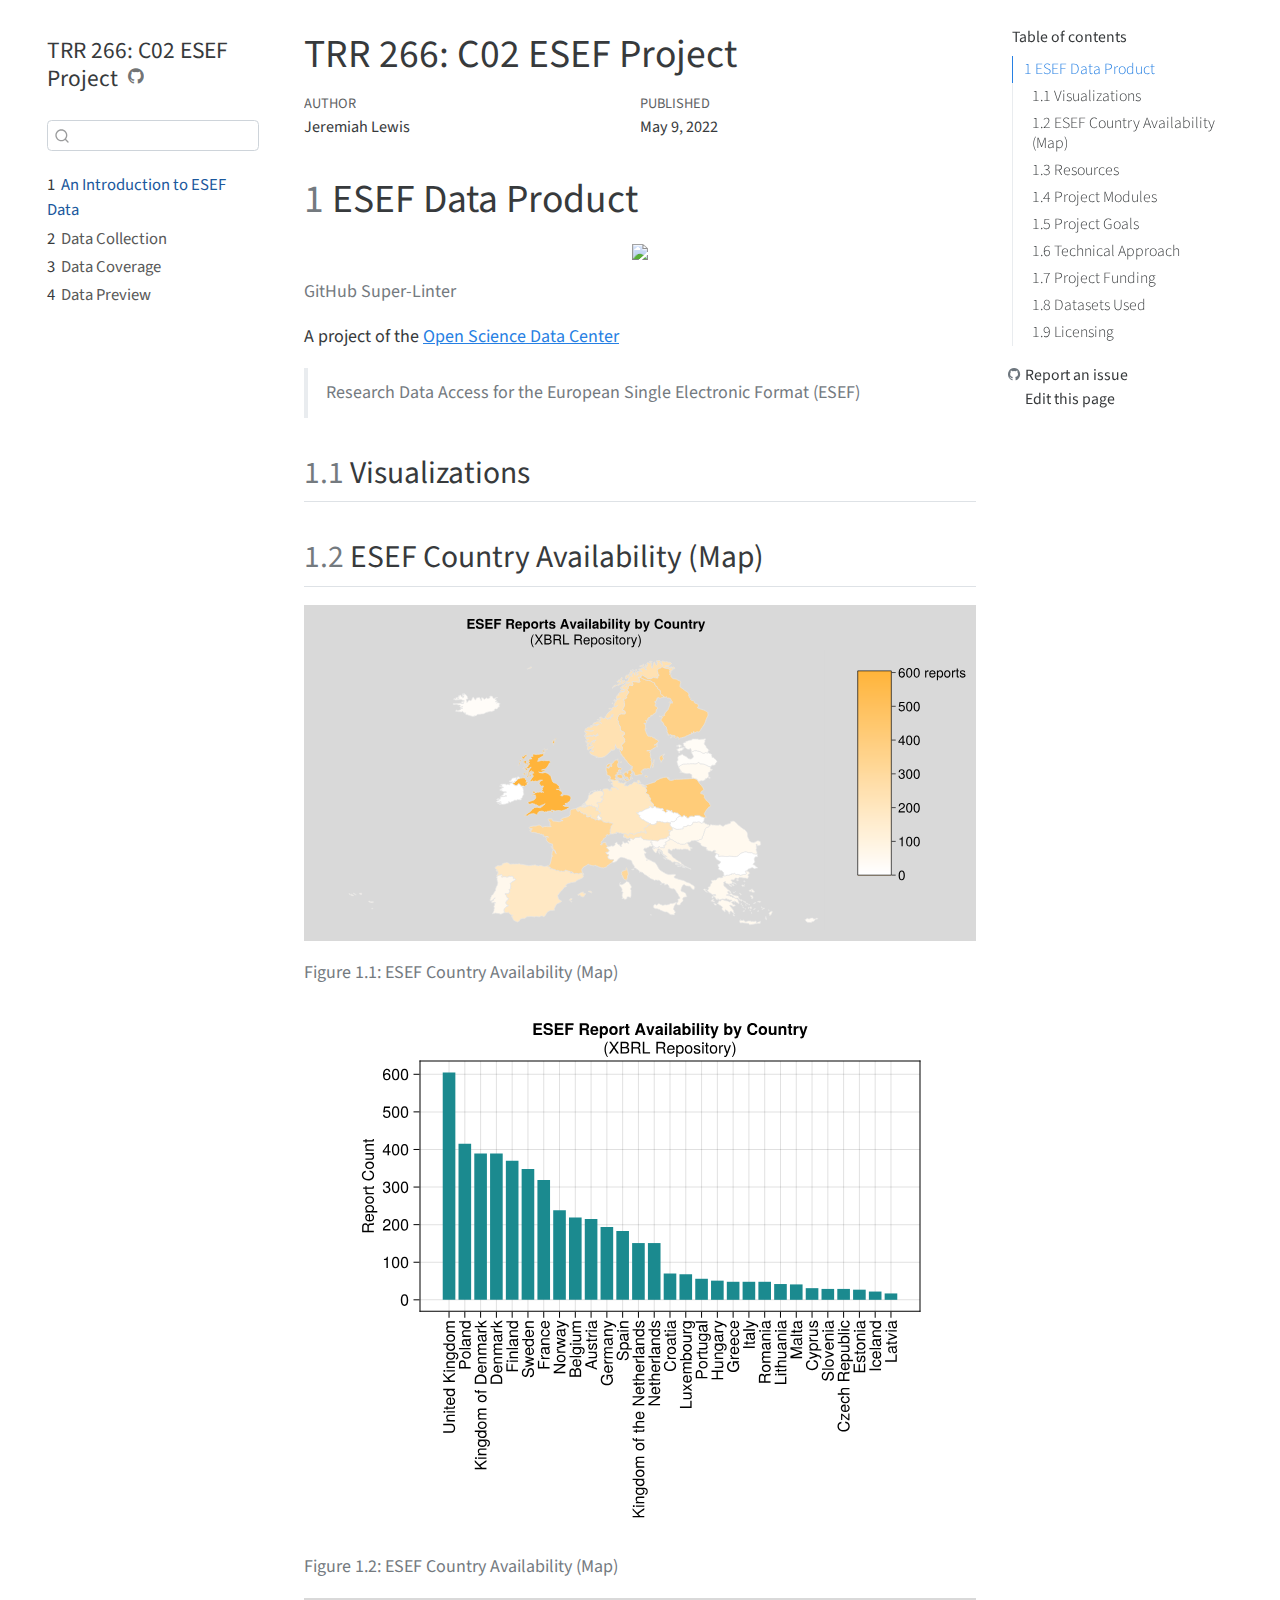
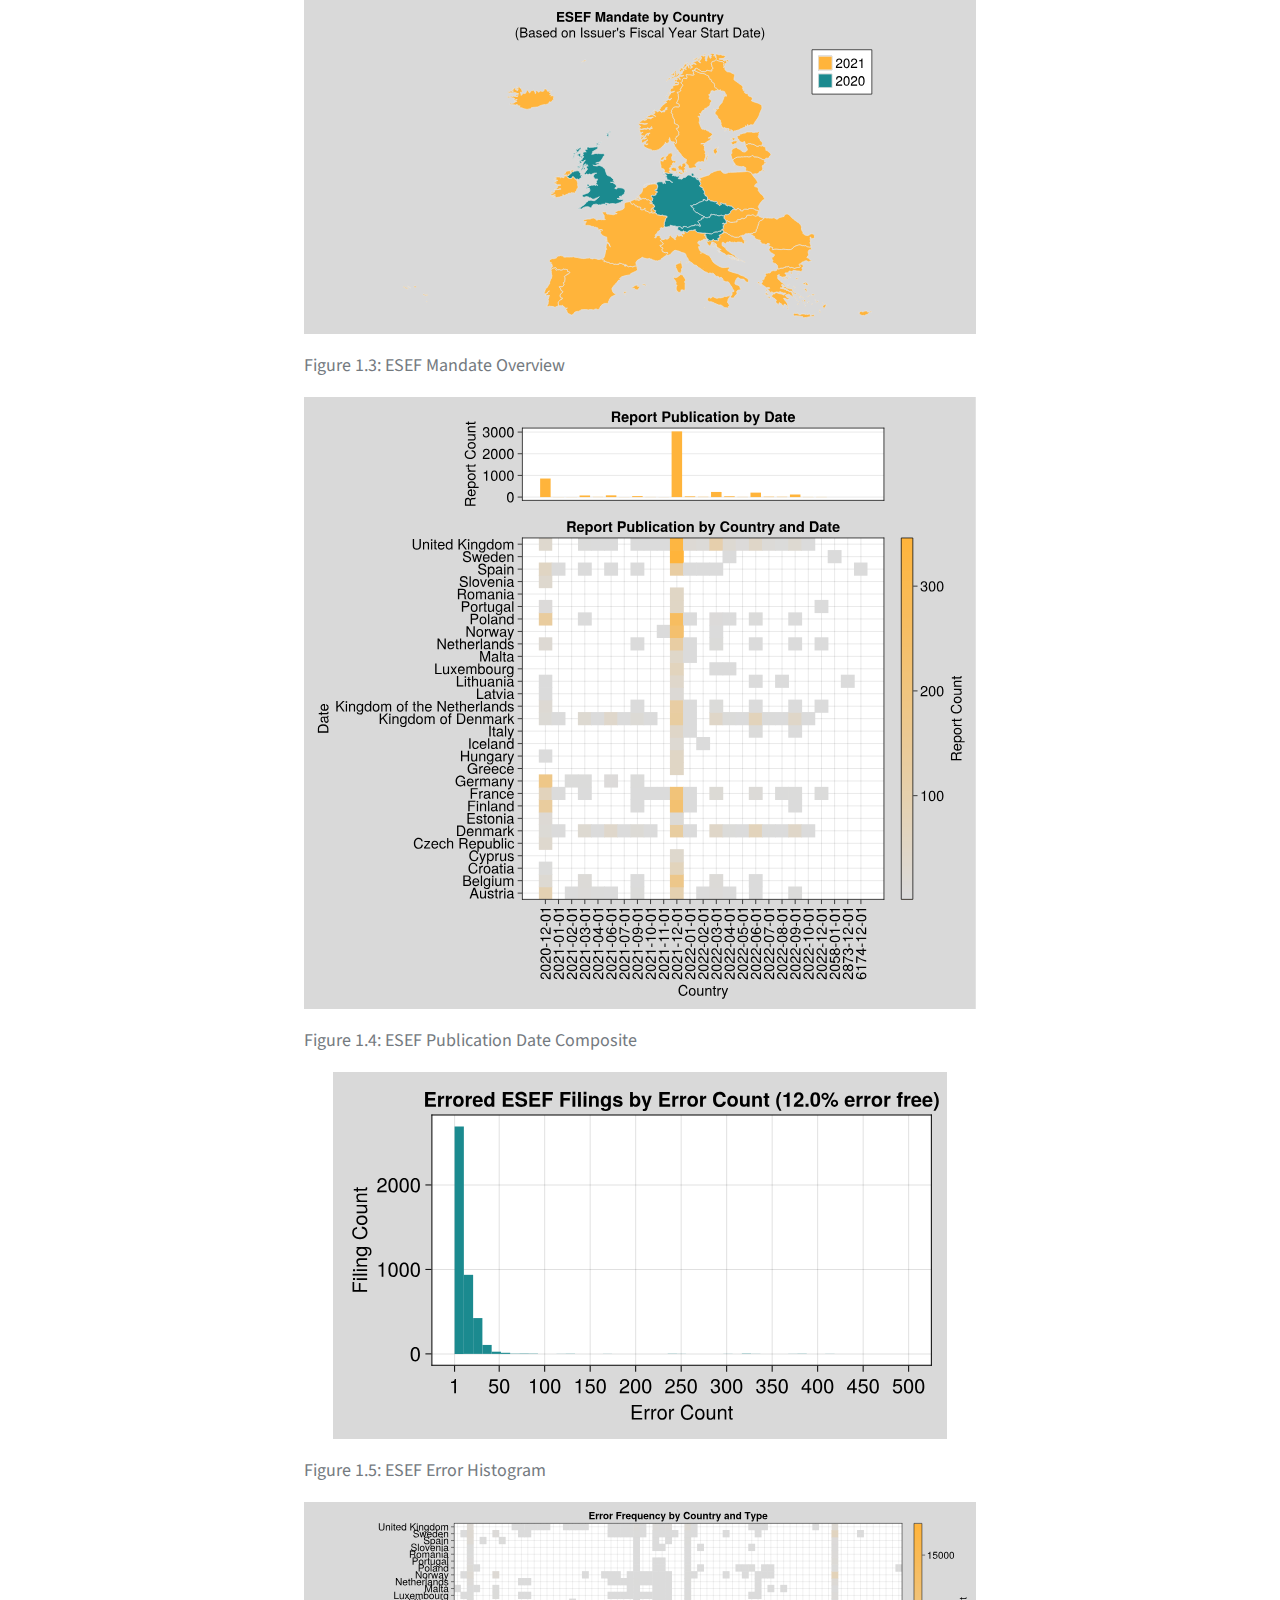
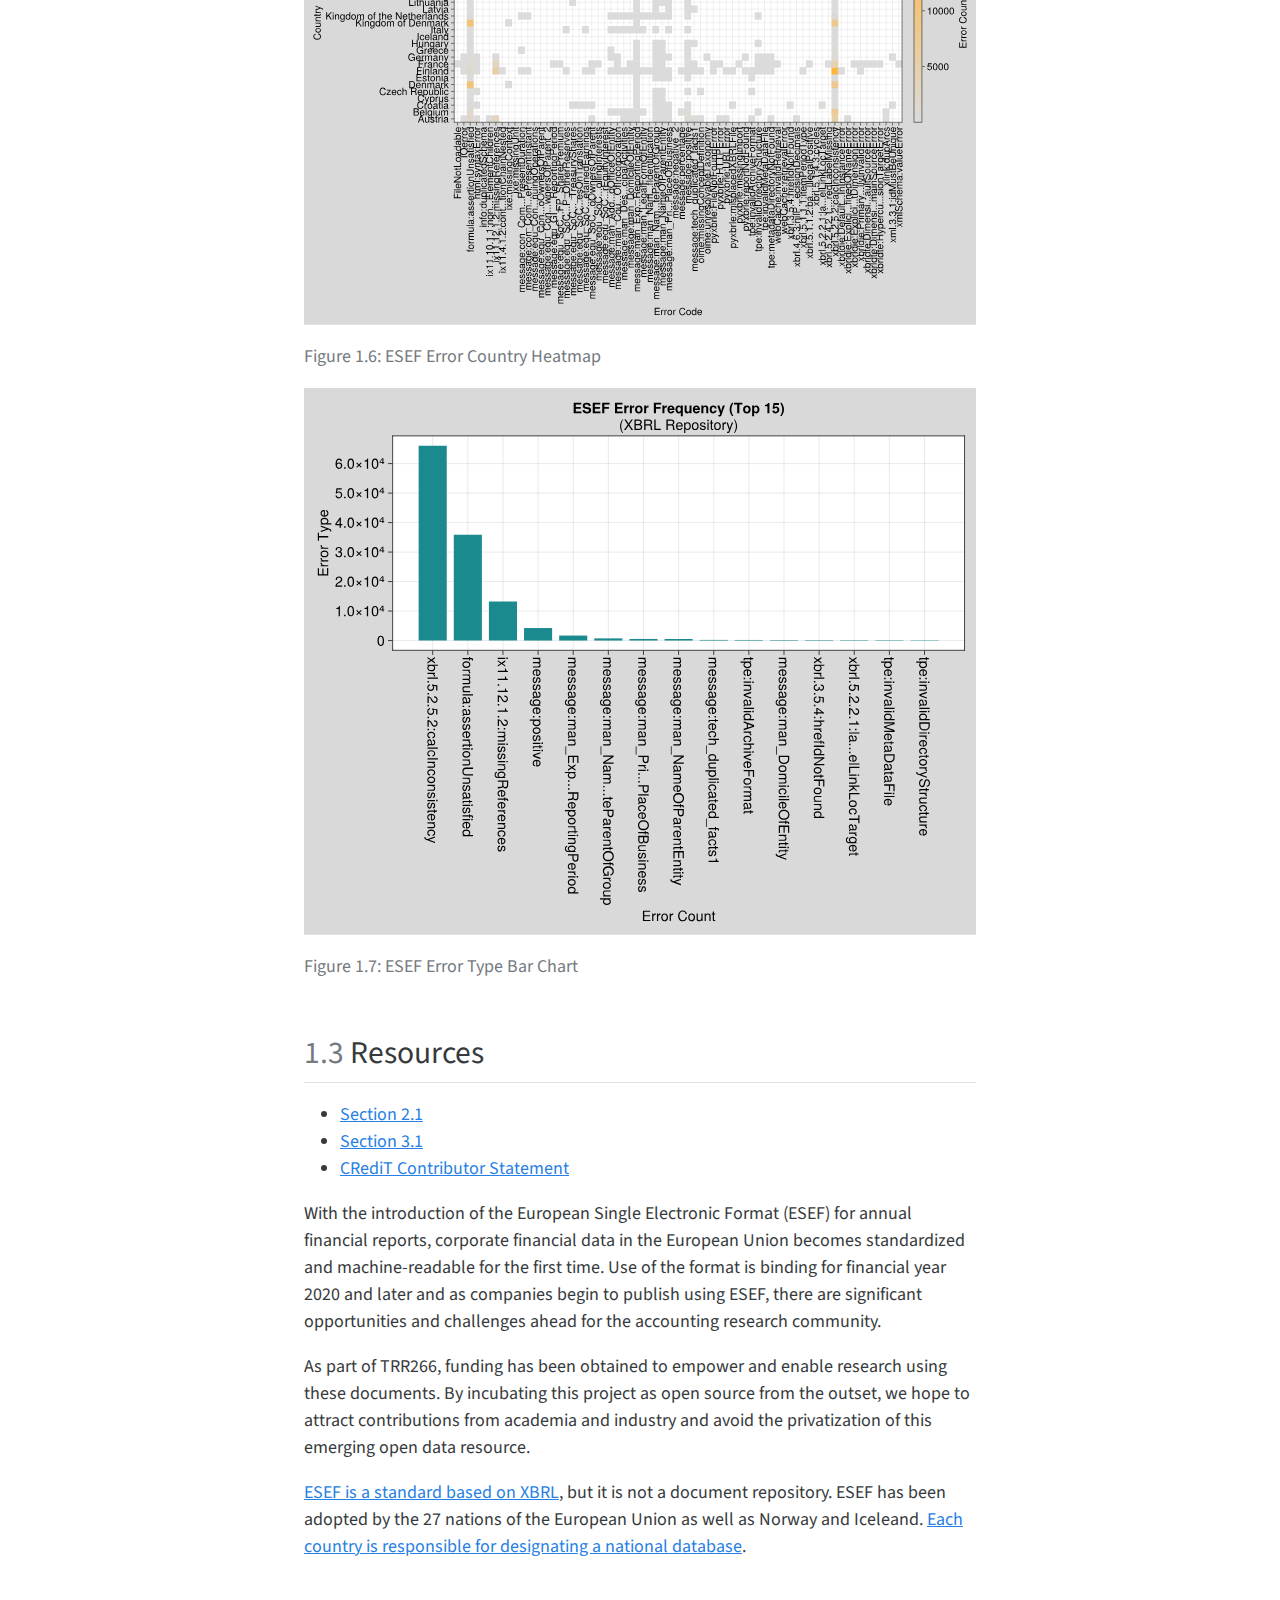
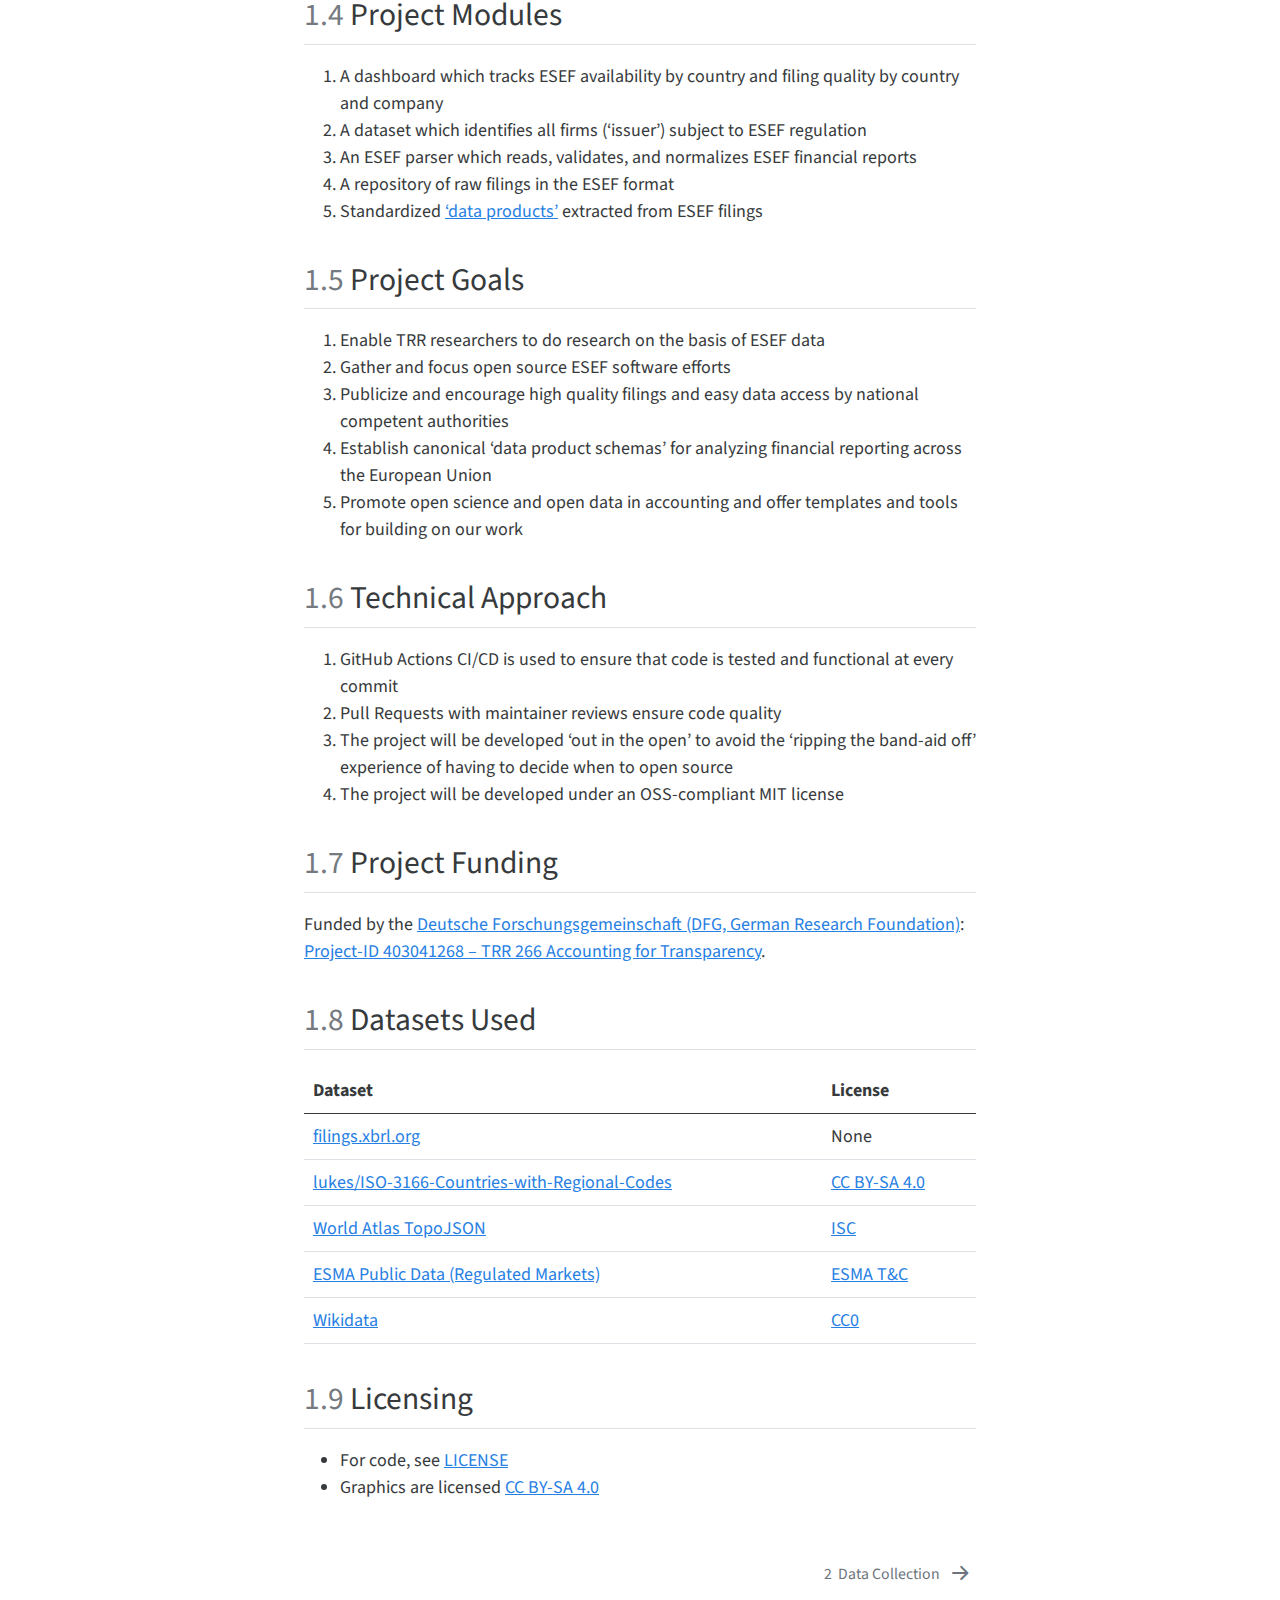
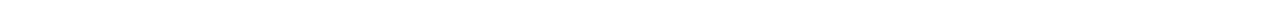
==== index.html @ ad809f2b "Deploying to gh-pages from @ trr266/esef-website@d3bb788a8513a80ab60a35ff0c2a8df5bd73cd0e 🚀" ====
<!DOCTYPE html>
<html xmlns="http://www.w3.org/1999/xhtml" lang="en" xml:lang="en"><head>

<meta charset="utf-8">
<meta name="generator" content="quarto-1.3.220">

<meta name="viewport" content="width=device-width, initial-scale=1.0, user-scalable=yes">

<meta name="author" content="Jeremiah Lewis">
<meta name="dcterms.date" content="2022-05-09">

<title>TRR 266: C02 ESEF Project</title>
<style>
code{white-space: pre-wrap;}
span.smallcaps{font-variant: small-caps;}
div.columns{display: flex; gap: min(4vw, 1.5em);}
div.column{flex: auto; overflow-x: auto;}
div.hanging-indent{margin-left: 1.5em; text-indent: -1.5em;}
ul.task-list{list-style: none;}
ul.task-list li input[type="checkbox"] {
  width: 0.8em;
  margin: 0 0.8em 0.2em -1.6em;
  vertical-align: middle;
}
</style>


<script src="site_libs/quarto-nav/quarto-nav.js"></script>
<script src="site_libs/quarto-nav/headroom.min.js"></script>
<script src="site_libs/clipboard/clipboard.min.js"></script>
<script src="site_libs/quarto-search/autocomplete.umd.js"></script>
<script src="site_libs/quarto-search/fuse.min.js"></script>
<script src="site_libs/quarto-search/quarto-search.js"></script>
<meta name="quarto:offset" content="./">
<link href="./data-collection.html" rel="next">
<script src="site_libs/quarto-html/quarto.js"></script>
<script src="site_libs/quarto-html/popper.min.js"></script>
<script src="site_libs/quarto-html/tippy.umd.min.js"></script>
<script src="site_libs/quarto-html/anchor.min.js"></script>
<link href="site_libs/quarto-html/tippy.css" rel="stylesheet">
<link href="site_libs/quarto-html/quarto-syntax-highlighting.css" rel="stylesheet" id="quarto-text-highlighting-styles">
<script src="site_libs/bootstrap/bootstrap.min.js"></script>
<link href="site_libs/bootstrap/bootstrap-icons.css" rel="stylesheet">
<link href="site_libs/bootstrap/bootstrap.min.css" rel="stylesheet" id="quarto-bootstrap" data-mode="light">
<script id="quarto-search-options" type="application/json">{
  "location": "sidebar",
  "copy-button": false,
  "collapse-after": 3,
  "panel-placement": "start",
  "type": "textbox",
  "limit": 20,
  "language": {
    "search-no-results-text": "No results",
    "search-matching-documents-text": "matching documents",
    "search-copy-link-title": "Copy link to search",
    "search-hide-matches-text": "Hide additional matches",
    "search-more-match-text": "more match in this document",
    "search-more-matches-text": "more matches in this document",
    "search-clear-button-title": "Clear",
    "search-detached-cancel-button-title": "Cancel",
    "search-submit-button-title": "Submit"
  }
}</script>


</head>

<body class="nav-sidebar floating">

<div id="quarto-search-results"></div>
  <header id="quarto-header" class="headroom fixed-top">
  <nav class="quarto-secondary-nav">
    <div class="container-fluid d-flex">
      <button type="button" class="quarto-btn-toggle btn" data-bs-toggle="collapse" data-bs-target="#quarto-sidebar,#quarto-sidebar-glass" aria-controls="quarto-sidebar" aria-expanded="false" aria-label="Toggle sidebar navigation" onclick="if (window.quartoToggleHeadroom) { window.quartoToggleHeadroom(); }">
        <i class="bi bi-layout-text-sidebar-reverse"></i>
      </button>
      <nav class="quarto-page-breadcrumbs" aria-label="breadcrumb"><ol class="breadcrumb"><li class="breadcrumb-item"><a href="./index.html"><span class="chapter-number">1</span>&nbsp; <span class="chapter-title">An Introduction to ESEF Data</span></a></li></ol></nav>
      <a class="flex-grow-1" data-bs-toggle="collapse" data-bs-target="#quarto-sidebar,#quarto-sidebar-glass" aria-controls="quarto-sidebar" aria-expanded="false" aria-label="Toggle sidebar navigation" onclick="if (window.quartoToggleHeadroom) { window.quartoToggleHeadroom(); }">      
      </a>
      <button type="button" class="btn quarto-search-button" aria-label="Search" onclick="window.quartoOpenSearch();">
        <i class="bi bi-search"></i>
      </button>
    </div>
  </nav>
</header>
<!-- content -->
<div id="quarto-content" class="quarto-container page-columns page-rows-contents page-layout-article">
<!-- sidebar -->
  <nav id="quarto-sidebar" class="sidebar collapse collapse-horizontal sidebar-navigation floating overflow-auto">
    <div class="pt-lg-2 mt-2 text-left sidebar-header">
    <div class="sidebar-title mb-0 py-0">
      <a href="./">TRR 266: C02 ESEF Project</a> 
        <div class="sidebar-tools-main">
    <a href="https://github.com/quarto-dev/quarto-demo" title="Source Code" class="quarto-navigation-tool px-1" aria-label="Source Code"><i class="bi bi-github"></i></a>
</div>
    </div>
      </div>
        <div class="mt-2 flex-shrink-0 align-items-center">
        <div class="sidebar-search">
        <div id="quarto-search" class="" title="Search"></div>
        </div>
        </div>
    <div class="sidebar-menu-container"> 
    <ul class="list-unstyled mt-1">
        <li class="sidebar-item">
  <div class="sidebar-item-container"> 
  <a href="./index.html" class="sidebar-item-text sidebar-link active"><span class="chapter-number">1</span>&nbsp; <span class="chapter-title">An Introduction to ESEF Data</span></a>
  </div>
</li>
        <li class="sidebar-item">
  <div class="sidebar-item-container"> 
  <a href="./data-collection.html" class="sidebar-item-text sidebar-link"><span class="chapter-number">2</span>&nbsp; <span class="chapter-title">Data Collection</span></a>
  </div>
</li>
        <li class="sidebar-item">
  <div class="sidebar-item-container"> 
  <a href="./data-coverage.html" class="sidebar-item-text sidebar-link"><span class="chapter-number">3</span>&nbsp; <span class="chapter-title">Data Coverage</span></a>
  </div>
</li>
        <li class="sidebar-item">
  <div class="sidebar-item-container"> 
  <a href="./data-preview.html" class="sidebar-item-text sidebar-link"><span class="chapter-number">4</span>&nbsp; <span class="chapter-title">Data Preview</span></a>
  </div>
</li>
    </ul>
    </div>
</nav>
<div id="quarto-sidebar-glass" data-bs-toggle="collapse" data-bs-target="#quarto-sidebar,#quarto-sidebar-glass"></div>
<!-- margin-sidebar -->
    <div id="quarto-margin-sidebar" class="sidebar margin-sidebar">
        <nav id="TOC" role="doc-toc" class="toc-active">
    <h2 id="toc-title">Table of contents</h2>
   
  <ul>
  <li><a href="#esef-data-product" id="toc-esef-data-product" class="nav-link active" data-scroll-target="#esef-data-product"><span class="toc-section-number">1</span>  ESEF Data Product</a>
  <ul class="collapse">
  <li><a href="#visualizations" id="toc-visualizations" class="nav-link" data-scroll-target="#visualizations"><span class="toc-section-number">1.1</span>  Visualizations</a></li>
  <li><a href="#esef-country-availability-map" id="toc-esef-country-availability-map" class="nav-link" data-scroll-target="#esef-country-availability-map"><span class="toc-section-number">1.2</span>  ESEF Country Availability (Map)</a></li>
  <li><a href="#resources" id="toc-resources" class="nav-link" data-scroll-target="#resources"><span class="toc-section-number">1.3</span>  Resources</a></li>
  <li><a href="#project-modules" id="toc-project-modules" class="nav-link" data-scroll-target="#project-modules"><span class="toc-section-number">1.4</span>  Project Modules</a></li>
  <li><a href="#project-goals" id="toc-project-goals" class="nav-link" data-scroll-target="#project-goals"><span class="toc-section-number">1.5</span>  Project Goals</a></li>
  <li><a href="#technical-approach" id="toc-technical-approach" class="nav-link" data-scroll-target="#technical-approach"><span class="toc-section-number">1.6</span>  Technical Approach</a></li>
  <li><a href="#project-funding" id="toc-project-funding" class="nav-link" data-scroll-target="#project-funding"><span class="toc-section-number">1.7</span>  Project Funding</a></li>
  <li><a href="#datasets-used" id="toc-datasets-used" class="nav-link" data-scroll-target="#datasets-used"><span class="toc-section-number">1.8</span>  Datasets Used</a></li>
  <li><a href="#licensing" id="toc-licensing" class="nav-link" data-scroll-target="#licensing"><span class="toc-section-number">1.9</span>  Licensing</a></li>
  </ul></li>
  </ul>
<div class="toc-actions"><div><i class="bi bi-github"></i></div><div class="action-links"><p><a href="https://github.com/quarto-dev/quarto-demo/issues/new" class="toc-action">Report an issue</a></p><p><a href="https://github.com/quarto-dev/quarto-demo/edit/main/index.qmd" class="toc-action">Edit this page</a></p></div></div></nav>
    </div>
<!-- main -->
<main class="content" id="quarto-document-content">

<header id="title-block-header" class="quarto-title-block default">
<div class="quarto-title">
<h1 class="title">TRR 266: C02 ESEF Project</h1>
</div>



<div class="quarto-title-meta">

    <div>
    <div class="quarto-title-meta-heading">Author</div>
    <div class="quarto-title-meta-contents">
             <p>Jeremiah Lewis </p>
          </div>
  </div>
    
    <div>
    <div class="quarto-title-meta-heading">Published</div>
    <div class="quarto-title-meta-contents">
      <p class="date">May 9, 2022</p>
    </div>
  </div>
  
    
  </div>
  

</header>

<section id="esef-data-product" class="level1" data-number="1">
<h1 data-number="1"><span class="header-section-number">1</span> ESEF Data Product</h1>
<div class="quarto-figure quarto-figure-center">
<figure class="figure">
<p><a href="https://github.com/marketplace/actions/super-linter"><img src="https://github.com/trr266/esef-website/workflows/Lint%20Code%20Base/badge.svg" class="img-fluid figure-img"></a></p>
<p></p><figcaption class="figure-caption">GitHub Super-Linter</figcaption><p></p>
</figure>
</div>
<p>A project of the <a href="https://www.accounting-for-transparency.de/project/open-science-data-center/">Open Science Data Center</a></p>
<blockquote class="blockquote">
<p>Research Data Access for the European Single Electronic Format (ESEF)</p>
</blockquote>
<section id="visualizations" class="level2" data-number="1.1">
<h2 data-number="1.1" class="anchored" data-anchor-id="visualizations"><span class="header-section-number">1.1</span> Visualizations</h2>
</section>
<section id="esef-country-availability-map" class="level2" data-number="1.2">
<h2 data-number="1.2" class="anchored" data-anchor-id="esef-country-availability-map"><span class="header-section-number">1.2</span> ESEF Country Availability (Map)</h2>
<div class="cell" data-execution_count="3">
<div class="cell-output cell-output-display" data-execution_count="4">
<div id="fig-esef_country_availability_map" class="quarto-figure quarto-figure-center anchored">
<figure class="figure">
<p><img src="index_files/figure-html/fig-esef_country_availability_map-output-1.svg" class="img-fluid figure-img"></p>
<p></p><figcaption class="figure-caption">Figure&nbsp;1.1: ESEF Country Availability (Map)</figcaption><p></p>
</figure>
</div>
</div>
</div>
<div class="cell" data-execution_count="4">
<div class="cell-output cell-output-display" data-execution_count="5">
<div id="fig-esef_country_availability_bar" class="quarto-figure quarto-figure-center anchored">
<figure class="figure">
<p><img src="index_files/figure-html/fig-esef_country_availability_bar-output-1.svg" class="img-fluid figure-img"></p>
<p></p><figcaption class="figure-caption">Figure&nbsp;1.2: ESEF Country Availability (Map)</figcaption><p></p>
</figure>
</div>
</div>
</div>
<div class="cell" data-execution_count="5">
<div class="cell-output cell-output-display" data-execution_count="6">
<div id="fig-esef_mandate_overview" class="quarto-figure quarto-figure-center anchored">
<figure class="figure">
<p><img src="index_files/figure-html/fig-esef_mandate_overview-output-1.svg" class="img-fluid figure-img"></p>
<p></p><figcaption class="figure-caption">Figure&nbsp;1.3: ESEF Mandate Overview</figcaption><p></p>
</figure>
</div>
</div>
</div>
<div class="cell" data-execution_count="6">
<div class="cell-output cell-output-display" data-execution_count="7">
<div id="fig-esef_publication_date_composite" class="quarto-figure quarto-figure-center anchored">
<figure class="figure">
<p><img src="index_files/figure-html/fig-esef_publication_date_composite-output-1.svg" class="img-fluid figure-img"></p>
<p></p><figcaption class="figure-caption">Figure&nbsp;1.4: ESEF Publication Date Composite</figcaption><p></p>
</figure>
</div>
</div>
</div>
<div class="cell" data-execution_count="7">
<div class="cell-output cell-output-display" data-execution_count="8">
<div id="fig-esef_error_hist" class="quarto-figure quarto-figure-center anchored">
<figure class="figure">
<p><img src="index_files/figure-html/fig-esef_error_hist-output-1.svg" class="img-fluid figure-img"></p>
<p></p><figcaption class="figure-caption">Figure&nbsp;1.5: ESEF Error Histogram</figcaption><p></p>
</figure>
</div>
</div>
</div>
<div class="cell" data-execution_count="8">
<div class="cell-output cell-output-display" data-execution_count="9">
<div id="fig-esef_error_country_heatmap" class="quarto-figure quarto-figure-center anchored">
<figure class="figure">
<p><img src="index_files/figure-html/fig-esef_error_country_heatmap-output-1.svg" class="img-fluid figure-img"></p>
<p></p><figcaption class="figure-caption">Figure&nbsp;1.6: ESEF Error Country Heatmap</figcaption><p></p>
</figure>
</div>
</div>
</div>
<div class="cell" data-execution_count="9">
<div class="cell-output cell-output-display" data-execution_count="10">
<div id="fig-esef_error_type_freq_bar" class="quarto-figure quarto-figure-center anchored">
<figure class="figure">
<p><img src="index_files/figure-html/fig-esef_error_type_freq_bar-output-1.svg" class="img-fluid figure-img"></p>
<p></p><figcaption class="figure-caption">Figure&nbsp;1.7: ESEF Error Type Bar Chart</figcaption><p></p>
</figure>
</div>
</div>
</div>
</section>
<section id="resources" class="level2" data-number="1.3">
<h2 data-number="1.3" class="anchored" data-anchor-id="resources"><span class="header-section-number">1.3</span> Resources</h2>
<ul>
<li><a href="data-collection.html#sec-data-availability"><span>Section&nbsp;2.1</span></a></li>
<li><a href="data-coverage.html#sec-data-coverage"><span>Section&nbsp;3.1</span></a></li>
<li><a href="docs/contributors.yaml">CRediT Contributor Statement</a></li>
</ul>
<p>With the introduction of the European Single Electronic Format (ESEF) for annual financial reports, corporate financial data in the European Union becomes standardized and machine-readable for the first time. Use of the format is binding for financial year 2020 and later and as companies begin to publish using ESEF, there are significant opportunities and challenges ahead for the accounting research community.</p>
<p>As part of TRR266, funding has been obtained to empower and enable research using these documents. By incubating this project as open source from the outset, we hope to attract contributions from academia and industry and avoid the privatization of this emerging open data resource.</p>
<p><a href="https://www.esma.europa.eu/policy-activities/corporate-disclosure/european-single-electronic-format">ESEF is a standard based on XBRL</a>, but it is not a document repository. ESEF has been adopted by the 27 nations of the European Union as well as Norway and Iceleand. <a href="https://www.esma.europa.eu/access-regulated-information">Each country is responsible for designating a national database</a>.</p>
</section>
<section id="project-modules" class="level2" data-number="1.4">
<h2 data-number="1.4" class="anchored" data-anchor-id="project-modules"><span class="header-section-number">1.4</span> Project Modules</h2>
<ol type="1">
<li>A dashboard which tracks ESEF availability by country and filing quality by country and company</li>
<li>A dataset which identifies all firms (‘issuer’) subject to ESEF regulation</li>
<li>An ESEF parser which reads, validates, and normalizes ESEF financial reports</li>
<li>A repository of raw filings in the ESEF format</li>
<li>Standardized <a href="https://martinfowler.com/articles/data-mesh-principles.html#DataAsAProduct">‘data products’</a> extracted from ESEF filings</li>
</ol>
</section>
<section id="project-goals" class="level2" data-number="1.5">
<h2 data-number="1.5" class="anchored" data-anchor-id="project-goals"><span class="header-section-number">1.5</span> Project Goals</h2>
<ol type="1">
<li>Enable TRR researchers to do research on the basis of ESEF data</li>
<li>Gather and focus open source ESEF software efforts</li>
<li>Publicize and encourage high quality filings and easy data access by national competent authorities</li>
<li>Establish canonical ‘data product schemas’ for analyzing financial reporting across the European Union</li>
<li>Promote open science and open data in accounting and offer templates and tools for building on our work</li>
</ol>
</section>
<section id="technical-approach" class="level2" data-number="1.6">
<h2 data-number="1.6" class="anchored" data-anchor-id="technical-approach"><span class="header-section-number">1.6</span> Technical Approach</h2>
<ol type="1">
<li>GitHub Actions CI/CD is used to ensure that code is tested and functional at every commit</li>
<li>Pull Requests with maintainer reviews ensure code quality</li>
<li>The project will be developed ‘out in the open’ to avoid the ‘ripping the band-aid off’ experience of having to decide when to open source</li>
<li>The project will be developed under an OSS-compliant MIT license</li>
</ol>
</section>
<section id="project-funding" class="level2" data-number="1.7">
<h2 data-number="1.7" class="anchored" data-anchor-id="project-funding"><span class="header-section-number">1.7</span> Project Funding</h2>
<p>Funded by the <a href="https://www.dfg.de">Deutsche Forschungsgemeinschaft (DFG, German Research Foundation)</a>: <a href="https://www.accounting-for-transparency.de">Project-ID 403041268 – TRR 266 Accounting for Transparency</a>.</p>
</section>
<section id="datasets-used" class="level2" data-number="1.8">
<h2 data-number="1.8" class="anchored" data-anchor-id="datasets-used"><span class="header-section-number">1.8</span> Datasets Used</h2>
<table class="table">
<thead>
<tr class="header">
<th>Dataset</th>
<th>License</th>
</tr>
</thead>
<tbody>
<tr class="odd">
<td><a href="https://filings.xbrl.org/about.html">filings.xbrl.org</a></td>
<td>None</td>
</tr>
<tr class="even">
<td><a href="https://github.com/lukes/ISO-3166-Countries-with-Regional-Codes">lukes/ISO-3166-Countries-with-Regional-Codes</a></td>
<td><a href="https://creativecommons.org/licenses/by-sa/4.0/">CC BY-SA 4.0</a></td>
</tr>
<tr class="odd">
<td><a href="https://www.npmjs.com/package/world-atlas">World Atlas TopoJSON</a></td>
<td><a href="https://www.isc.org/licenses/">ISC</a></td>
</tr>
<tr class="even">
<td><a href="https://registers.esma.europa.eu/publication/helpApp">ESMA Public Data (Regulated Markets)</a></td>
<td><a href="https://registers.esma.europa.eu/publication/legalNoticePage">ESMA T&amp;C</a></td>
</tr>
<tr class="odd">
<td><a href="https://www.wikidata.org/wiki/Wikidata:Main_Page">Wikidata</a></td>
<td><a href="https://creativecommons.org/publicdomain/zero/1.0/">CC0</a></td>
</tr>
</tbody>
</table>
</section>
<section id="licensing" class="level2" data-number="1.9">
<h2 data-number="1.9" class="anchored" data-anchor-id="licensing"><span class="header-section-number">1.9</span> Licensing</h2>
<ul>
<li>For code, see <a href="LICENSE">LICENSE</a></li>
<li>Graphics are licensed <a href="https://creativecommons.org/licenses/by-sa/4.0/">CC BY-SA 4.0</a></li>
</ul>


</section>
</section>

</main> <!-- /main -->
<script id="quarto-html-after-body" type="application/javascript">
window.document.addEventListener("DOMContentLoaded", function (event) {
  const toggleBodyColorMode = (bsSheetEl) => {
    const mode = bsSheetEl.getAttribute("data-mode");
    const bodyEl = window.document.querySelector("body");
    if (mode === "dark") {
      bodyEl.classList.add("quarto-dark");
      bodyEl.classList.remove("quarto-light");
    } else {
      bodyEl.classList.add("quarto-light");
      bodyEl.classList.remove("quarto-dark");
    }
  }
  const toggleBodyColorPrimary = () => {
    const bsSheetEl = window.document.querySelector("link#quarto-bootstrap");
    if (bsSheetEl) {
      toggleBodyColorMode(bsSheetEl);
    }
  }
  toggleBodyColorPrimary();  
  const icon = "";
  const anchorJS = new window.AnchorJS();
  anchorJS.options = {
    placement: 'right',
    icon: icon
  };
  anchorJS.add('.anchored');
  const clipboard = new window.ClipboardJS('.code-copy-button', {
    target: function(trigger) {
      return trigger.previousElementSibling;
    }
  });
  clipboard.on('success', function(e) {
    // button target
    const button = e.trigger;
    // don't keep focus
    button.blur();
    // flash "checked"
    button.classList.add('code-copy-button-checked');
    var currentTitle = button.getAttribute("title");
    button.setAttribute("title", "Copied!");
    let tooltip;
    if (window.bootstrap) {
      button.setAttribute("data-bs-toggle", "tooltip");
      button.setAttribute("data-bs-placement", "left");
      button.setAttribute("data-bs-title", "Copied!");
      tooltip = new bootstrap.Tooltip(button, 
        { trigger: "manual", 
          customClass: "code-copy-button-tooltip",
          offset: [0, -8]});
      tooltip.show();    
    }
    setTimeout(function() {
      if (tooltip) {
        tooltip.hide();
        button.removeAttribute("data-bs-title");
        button.removeAttribute("data-bs-toggle");
        button.removeAttribute("data-bs-placement");
      }
      button.setAttribute("title", currentTitle);
      button.classList.remove('code-copy-button-checked');
    }, 1000);
    // clear code selection
    e.clearSelection();
  });
  function tippyHover(el, contentFn) {
    const config = {
      allowHTML: true,
      content: contentFn,
      maxWidth: 500,
      delay: 100,
      arrow: false,
      appendTo: function(el) {
          return el.parentElement;
      },
      interactive: true,
      interactiveBorder: 10,
      theme: 'quarto',
      placement: 'bottom-start'
    };
    window.tippy(el, config); 
  }
  const noterefs = window.document.querySelectorAll('a[role="doc-noteref"]');
  for (var i=0; i<noterefs.length; i++) {
    const ref = noterefs[i];
    tippyHover(ref, function() {
      // use id or data attribute instead here
      let href = ref.getAttribute('data-footnote-href') || ref.getAttribute('href');
      try { href = new URL(href).hash; } catch {}
      const id = href.replace(/^#\/?/, "");
      const note = window.document.getElementById(id);
      return note.innerHTML;
    });
  }
      let selectedAnnoteEl;
      const selectorForAnnotation = ( cell, annotation) => {
        let cellAttr = 'data-code-cell="' + cell + '"';
        let lineAttr = 'data-code-annotation="' +  annotation + '"';
        const selector = 'span[' + cellAttr + '][' + lineAttr + ']';
        return selector;
      }
      const selectCodeLines = (annoteEl) => {
        const doc = window.document;
        const targetCell = annoteEl.getAttribute("data-target-cell");
        const targetAnnotation = annoteEl.getAttribute("data-target-annotation");
        const annoteSpan = window.document.querySelector(selectorForAnnotation(targetCell, targetAnnotation));
        const lines = annoteSpan.getAttribute("data-code-lines").split(",");
        const lineIds = lines.map((line) => {
          return targetCell + "-" + line;
        })
        let top = null;
        let height = null;
        let parent = null;
        if (lineIds.length > 0) {
            //compute the position of the single el (top and bottom and make a div)
            const el = window.document.getElementById(lineIds[0]);
            top = el.offsetTop;
            height = el.offsetHeight;
            parent = el.parentElement.parentElement;
          if (lineIds.length > 1) {
            const lastEl = window.document.getElementById(lineIds[lineIds.length - 1]);
            const bottom = lastEl.offsetTop + lastEl.offsetHeight;
            height = bottom - top;
          }
          if (top !== null && height !== null && parent !== null) {
            // cook up a div (if necessary) and position it 
            let div = window.document.getElementById("code-annotation-line-highlight");
            if (div === null) {
              div = window.document.createElement("div");
              div.setAttribute("id", "code-annotation-line-highlight");
              div.style.position = 'absolute';
              parent.appendChild(div);
            }
            div.style.top = top - 2 + "px";
            div.style.height = height + 4 + "px";
            let gutterDiv = window.document.getElementById("code-annotation-line-highlight-gutter");
            if (gutterDiv === null) {
              gutterDiv = window.document.createElement("div");
              gutterDiv.setAttribute("id", "code-annotation-line-highlight-gutter");
              gutterDiv.style.position = 'absolute';
              const codeCell = window.document.getElementById(targetCell);
              const gutter = codeCell.querySelector('.code-annotation-gutter');
              gutter.appendChild(gutterDiv);
            }
            gutterDiv.style.top = top - 2 + "px";
            gutterDiv.style.height = height + 4 + "px";
          }
          selectedAnnoteEl = annoteEl;
        }
      };
      const unselectCodeLines = () => {
        const elementsIds = ["code-annotation-line-highlight", "code-annotation-line-highlight-gutter"];
        elementsIds.forEach((elId) => {
          const div = window.document.getElementById(elId);
          if (div) {
            div.remove();
          }
        });
        selectedAnnoteEl = undefined;
      };
      // Attach click handler to the DT
      const annoteDls = window.document.querySelectorAll('dt[data-target-cell]');
      for (const annoteDlNode of annoteDls) {
        annoteDlNode.addEventListener('click', (event) => {
          const clickedEl = event.target;
          if (clickedEl !== selectedAnnoteEl) {
            unselectCodeLines();
            const activeEl = window.document.querySelector('dt[data-target-cell].code-annotation-active');
            if (activeEl) {
              activeEl.classList.remove('code-annotation-active');
            }
            selectCodeLines(clickedEl);
            clickedEl.classList.add('code-annotation-active');
          } else {
            // Unselect the line
            unselectCodeLines();
            clickedEl.classList.remove('code-annotation-active');
          }
        });
      }
  const findCites = (el) => {
    const parentEl = el.parentElement;
    if (parentEl) {
      const cites = parentEl.dataset.cites;
      if (cites) {
        return {
          el,
          cites: cites.split(' ')
        };
      } else {
        return findCites(el.parentElement)
      }
    } else {
      return undefined;
    }
  };
  var bibliorefs = window.document.querySelectorAll('a[role="doc-biblioref"]');
  for (var i=0; i<bibliorefs.length; i++) {
    const ref = bibliorefs[i];
    const citeInfo = findCites(ref);
    if (citeInfo) {
      tippyHover(citeInfo.el, function() {
        var popup = window.document.createElement('div');
        citeInfo.cites.forEach(function(cite) {
          var citeDiv = window.document.createElement('div');
          citeDiv.classList.add('hanging-indent');
          citeDiv.classList.add('csl-entry');
          var biblioDiv = window.document.getElementById('ref-' + cite);
          if (biblioDiv) {
            citeDiv.innerHTML = biblioDiv.innerHTML;
          }
          popup.appendChild(citeDiv);
        });
        return popup.innerHTML;
      });
    }
  }
});
</script>
<nav class="page-navigation">
  <div class="nav-page nav-page-previous">
  </div>
  <div class="nav-page nav-page-next">
      <a href="./data-collection.html" class="pagination-link">
        <span class="nav-page-text"><span class="chapter-number">2</span>&nbsp; <span class="chapter-title">Data Collection</span></span> <i class="bi bi-arrow-right-short"></i>
      </a>
  </div>
</nav>
</div> <!-- /content -->



</body></html>
---- site_libs/quarto-html/tippy.css ----
.tippy-box[data-animation=fade][data-state=hidden]{opacity:0}[data-tippy-root]{max-width:calc(100vw - 10px)}.tippy-box{position:relative;background-color:#333;color:#fff;border-radius:4px;font-size:14px;line-height:1.4;white-space:normal;outline:0;transition-property:transform,visibility,opacity}.tippy-box[data-placement^=top]>.tippy-arrow{bottom:0}.tippy-box[data-placement^=top]>.tippy-arrow:before{bottom:-7px;left:0;border-width:8px 8px 0;border-top-color:initial;transform-origin:center top}.tippy-box[data-placement^=bottom]>.tippy-arrow{top:0}.tippy-box[data-placement^=bottom]>.tippy-arrow:before{top:-7px;left:0;border-width:0 8px 8px;border-bottom-color:initial;transform-origin:center bottom}.tippy-box[data-placement^=left]>.tippy-arrow{right:0}.tippy-box[data-placement^=left]>.tippy-arrow:before{border-width:8px 0 8px 8px;border-left-color:initial;right:-7px;transform-origin:center left}.tippy-box[data-placement^=right]>.tippy-arrow{left:0}.tippy-box[data-placement^=right]>.tippy-arrow:before{left:-7px;border-width:8px 8px 8px 0;border-right-color:initial;transform-origin:center right}.tippy-box[data-inertia][data-state=visible]{transition-timing-function:cubic-bezier(.54,1.5,.38,1.11)}.tippy-arrow{width:16px;height:16px;color:#333}.tippy-arrow:before{content:"";position:absolute;border-color:transparent;border-style:solid}.tippy-content{position:relative;padding:5px 9px;z-index:1}
---- site_libs/quarto-html/quarto-syntax-highlighting.css ----
/* quarto syntax highlight colors */
:root {
  --quarto-hl-ot-color: #003B4F;
  --quarto-hl-at-color: #657422;
  --quarto-hl-ss-color: #20794D;
  --quarto-hl-an-color: #5E5E5E;
  --quarto-hl-fu-color: #4758AB;
  --quarto-hl-st-color: #20794D;
  --quarto-hl-cf-color: #003B4F;
  --quarto-hl-op-color: #5E5E5E;
  --quarto-hl-er-color: #AD0000;
  --quarto-hl-bn-color: #AD0000;
  --quarto-hl-al-color: #AD0000;
  --quarto-hl-va-color: #111111;
  --quarto-hl-bu-color: inherit;
  --quarto-hl-ex-color: inherit;
  --quarto-hl-pp-color: #AD0000;
  --quarto-hl-in-color: #5E5E5E;
  --quarto-hl-vs-color: #20794D;
  --quarto-hl-wa-color: #5E5E5E;
  --quarto-hl-do-color: #5E5E5E;
  --quarto-hl-im-color: #00769E;
  --quarto-hl-ch-color: #20794D;
  --quarto-hl-dt-color: #AD0000;
  --quarto-hl-fl-color: #AD0000;
  --quarto-hl-co-color: #5E5E5E;
  --quarto-hl-cv-color: #5E5E5E;
  --quarto-hl-cn-color: #8f5902;
  --quarto-hl-sc-color: #5E5E5E;
  --quarto-hl-dv-color: #AD0000;
  --quarto-hl-kw-color: #003B4F;
}

/* other quarto variables */
:root {
  --quarto-font-monospace: SFMono-Regular, Menlo, Monaco, Consolas, "Liberation Mono", "Courier New", monospace;
}

pre > code.sourceCode > span {
  color: #003B4F;
}

code span {
  color: #003B4F;
}

code.sourceCode > span {
  color: #003B4F;
}

div.sourceCode,
div.sourceCode pre.sourceCode {
  color: #003B4F;
}

code span.ot {
  color: #003B4F;
}

code span.at {
  color: #657422;
}

code span.ss {
  color: #20794D;
}

code span.an {
  color: #5E5E5E;
}

code span.fu {
  color: #4758AB;
}

code span.st {
  color: #20794D;
}

code span.cf {
  color: #003B4F;
}

code span.op {
  color: #5E5E5E;
}

code span.er {
  color: #AD0000;
}

code span.bn {
  color: #AD0000;
}

code span.al {
  color: #AD0000;
}

code span.va {
  color: #111111;
}

code span.pp {
  color: #AD0000;
}

code span.in {
  color: #5E5E5E;
}

code span.vs {
  color: #20794D;
}

code span.wa {
  color: #5E5E5E;
  font-style: italic;
}

code span.do {
  color: #5E5E5E;
  font-style: italic;
}

code span.im {
  color: #00769E;
}

code span.ch {
  color: #20794D;
}

code span.dt {
  color: #AD0000;
}

code span.fl {
  color: #AD0000;
}

code span.co {
  color: #5E5E5E;
}

code span.cv {
  color: #5E5E5E;
  font-style: italic;
}

code span.cn {
  color: #8f5902;
}

code span.sc {
  color: #5E5E5E;
}

code span.dv {
  color: #AD0000;
}

code span.kw {
  color: #003B4F;
}

.prevent-inlining {
  content: "</";
}

/*# sourceMappingURL=debc5d5d77c3f9108843748ff7464032.css.map */
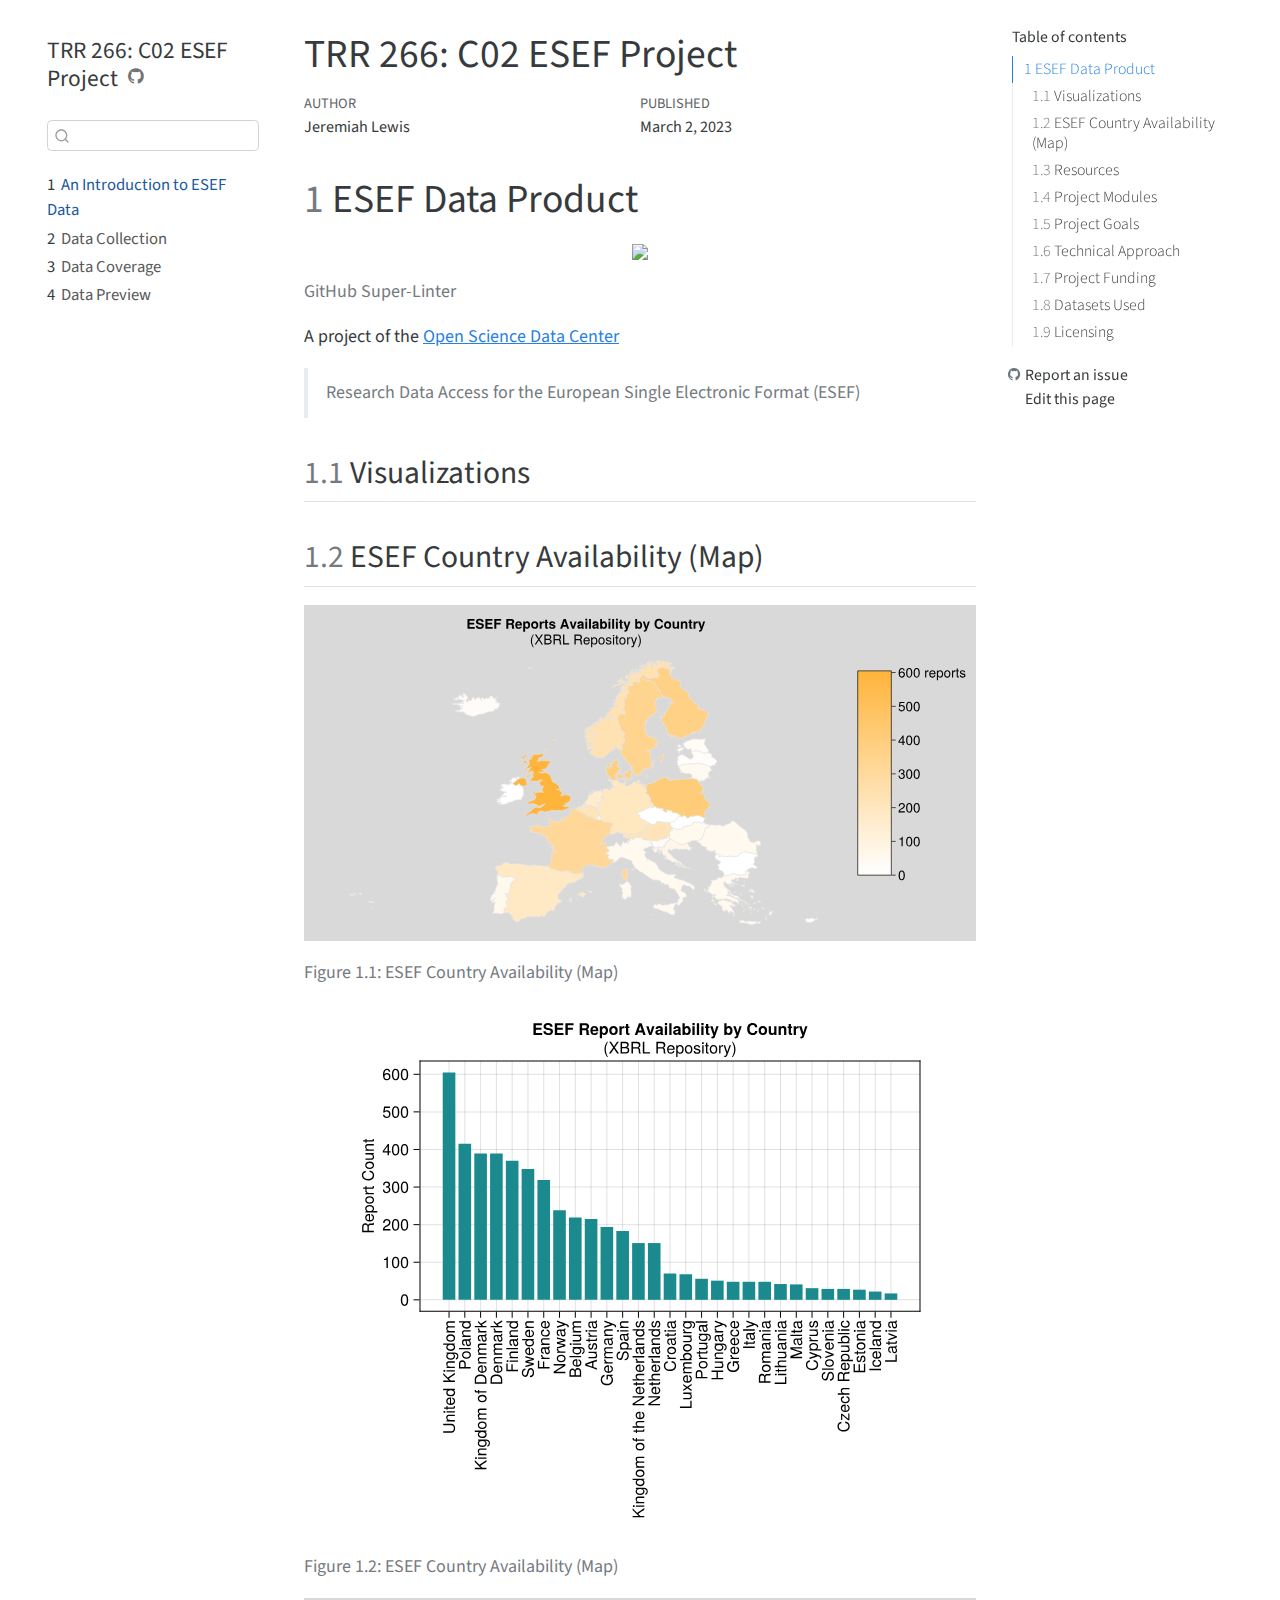
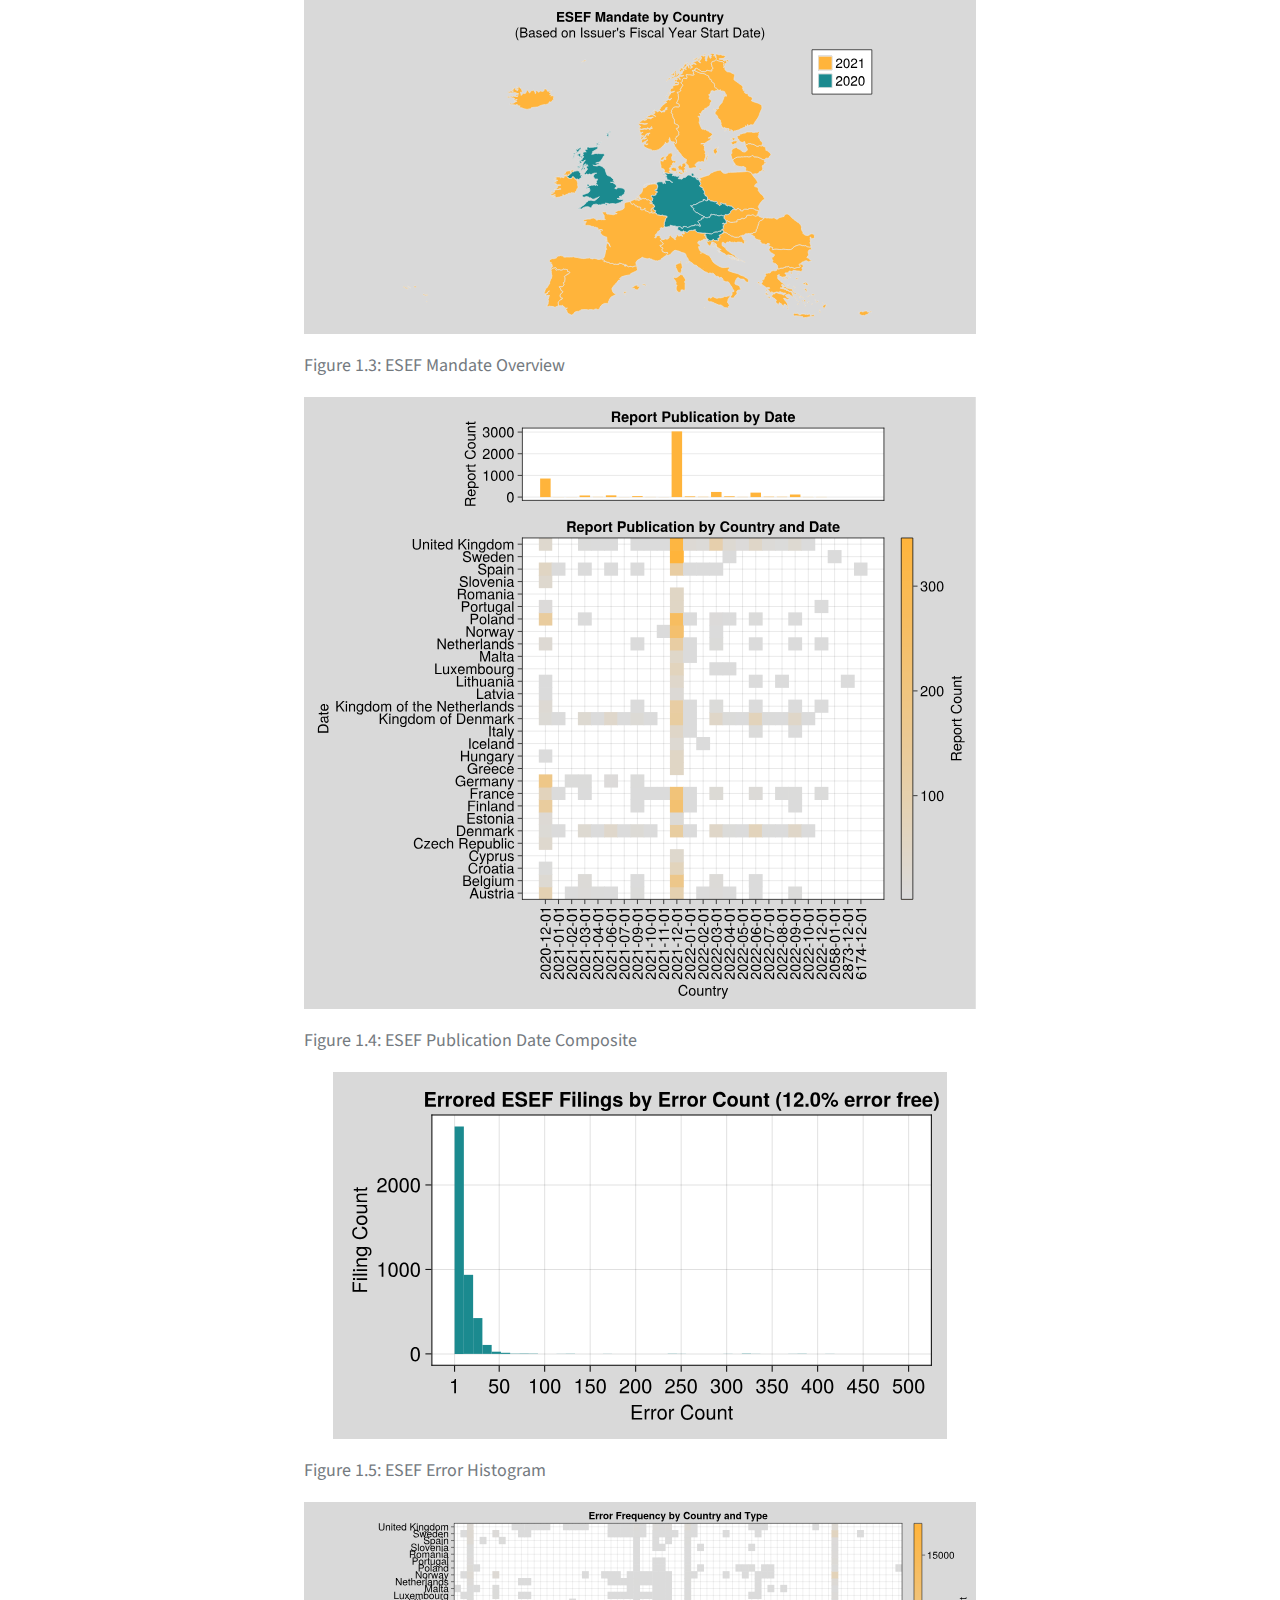
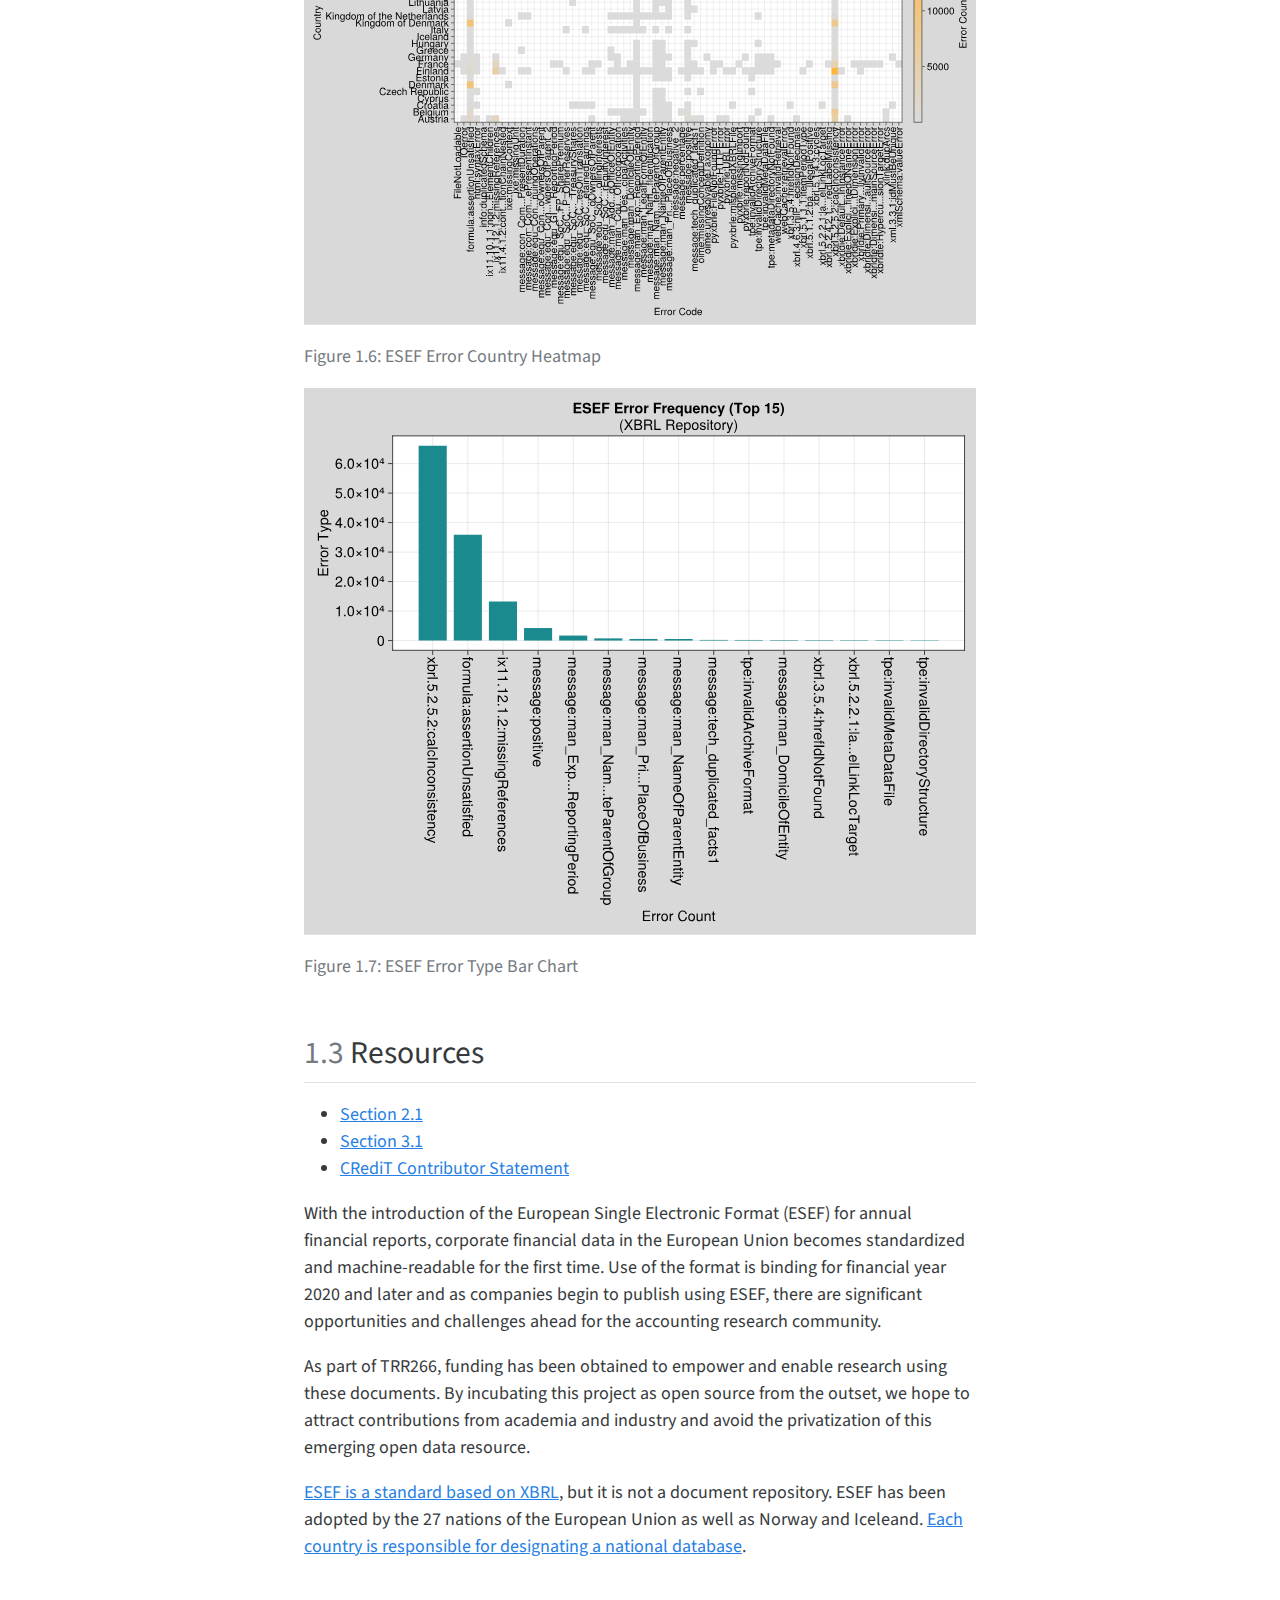
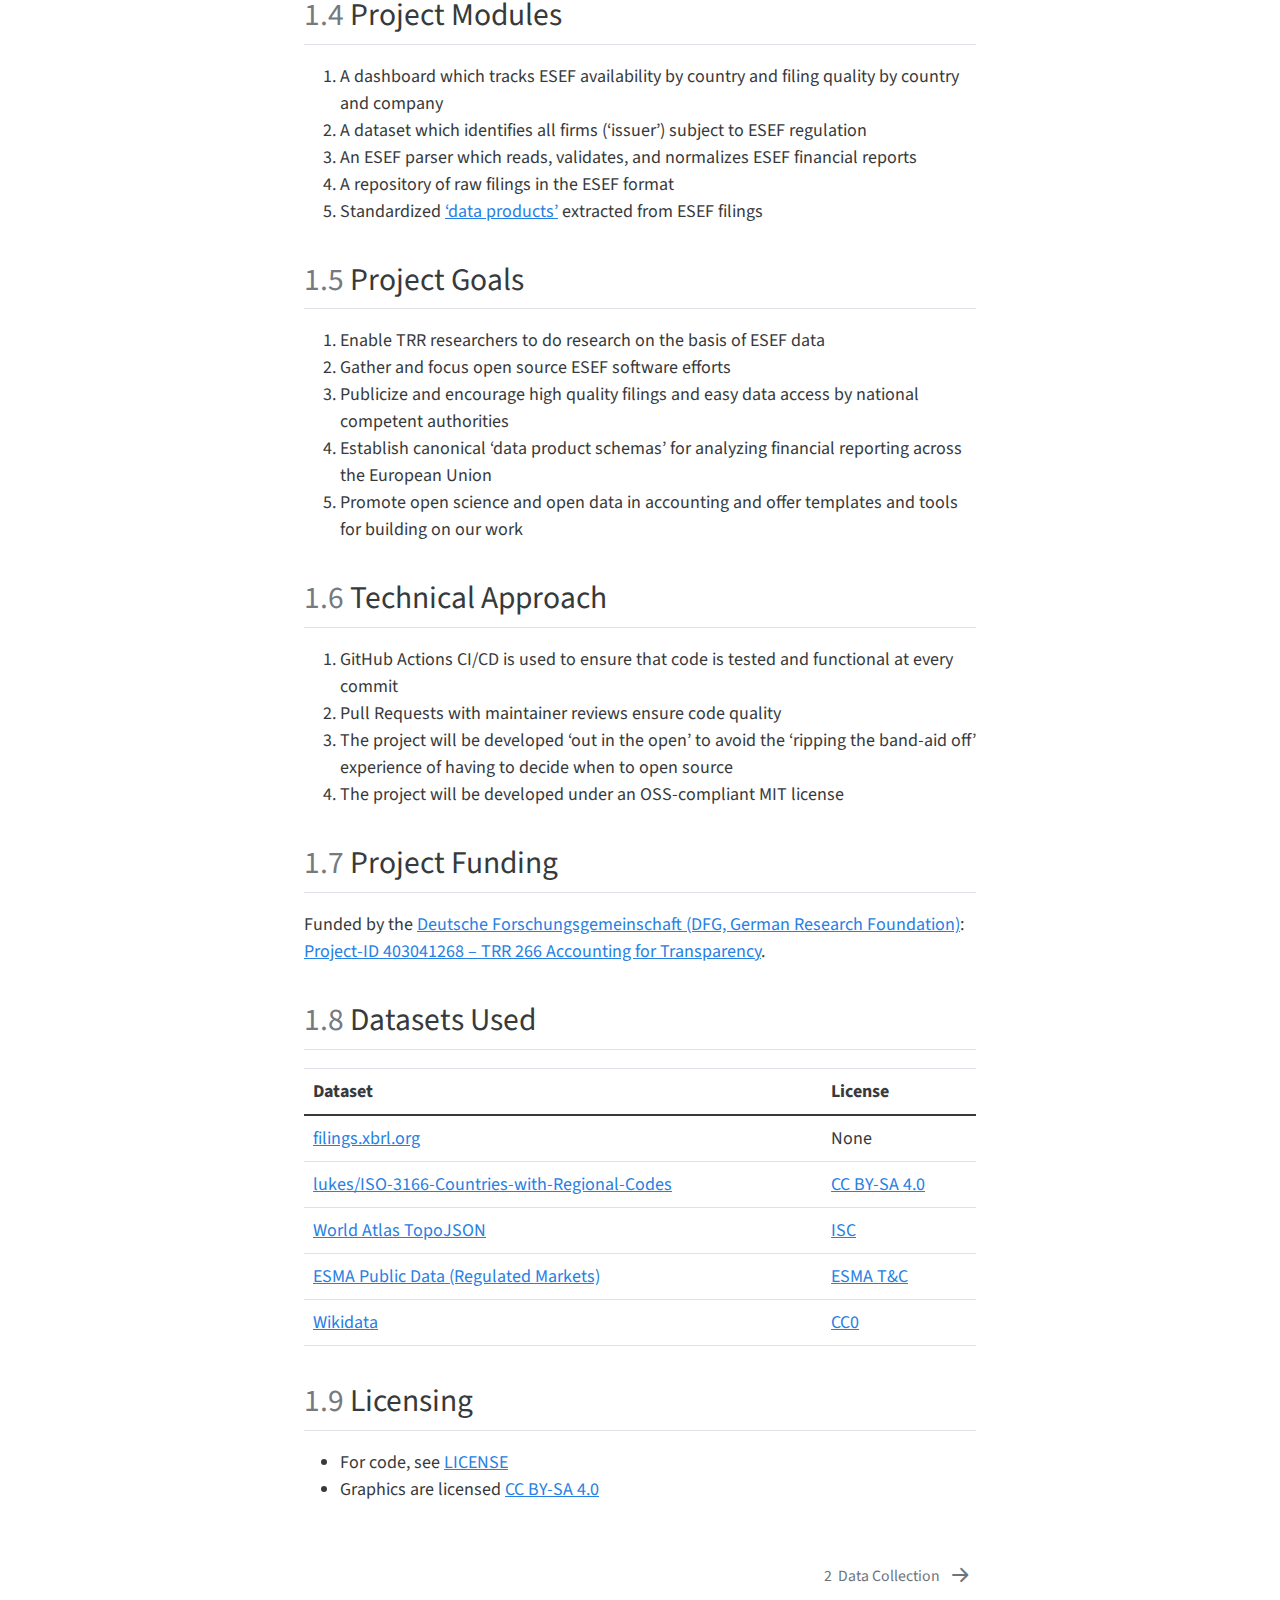
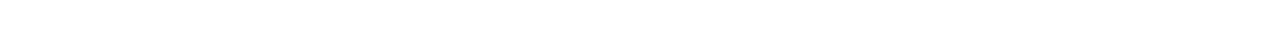
==== commit 80399d22: "Deploying to gh-pages from @ trr266/esef-website@622dac6cd6c97fe245c726c748c464aaeab8aeec 🚀" ====
--- a/index.html
+++ b/index.html
@@ -2,12 +2,12 @@
 <html xmlns="http://www.w3.org/1999/xhtml" lang="en" xml:lang="en"><head>
 
 <meta charset="utf-8">
-<meta name="generator" content="quarto-1.3.220">
+<meta name="generator" content="quarto-1.3.240">
 
 <meta name="viewport" content="width=device-width, initial-scale=1.0, user-scalable=yes">
 
 <meta name="author" content="Jeremiah Lewis">
-<meta name="dcterms.date" content="2022-05-09">
+<meta name="dcterms.date" content="2023-03-02">
 
 <title>TRR 266: C02 ESEF Project</title>
 <style>
@@ -19,7 +19,7 @@
 ul.task-list{list-style: none;}
 ul.task-list li input[type="checkbox"] {
   width: 0.8em;
-  margin: 0 0.8em 0.2em -1.6em;
+  margin: 0 0.8em 0.2em -1em; /* quarto-specific, see https://github.com/quarto-dev/quarto-cli/issues/4556 */ 
   vertical-align: middle;
 }
 </style>
@@ -91,7 +91,7 @@
     <div class="sidebar-title mb-0 py-0">
       <a href="./">TRR 266: C02 ESEF Project</a> 
         <div class="sidebar-tools-main">
-    <a href="https://github.com/quarto-dev/quarto-demo" title="Source Code" class="quarto-navigation-tool px-1" aria-label="Source Code"><i class="bi bi-github"></i></a>
+    <a href="https://github.com/trr266/esef-website" title="Source Code" class="quarto-navigation-tool px-1" aria-label="Source Code"><i class="bi bi-github"></i></a>
 </div>
     </div>
       </div>
@@ -104,22 +104,26 @@
     <ul class="list-unstyled mt-1">
         <li class="sidebar-item">
   <div class="sidebar-item-container"> 
-  <a href="./index.html" class="sidebar-item-text sidebar-link active"><span class="chapter-number">1</span>&nbsp; <span class="chapter-title">An Introduction to ESEF Data</span></a>
+  <a href="./index.html" class="sidebar-item-text sidebar-link active">
+ <span class="menu-text"><span class="chapter-number">1</span>&nbsp; <span class="chapter-title">An Introduction to ESEF Data</span></span></a>
   </div>
 </li>
         <li class="sidebar-item">
   <div class="sidebar-item-container"> 
-  <a href="./data-collection.html" class="sidebar-item-text sidebar-link"><span class="chapter-number">2</span>&nbsp; <span class="chapter-title">Data Collection</span></a>
+  <a href="./data-collection.html" class="sidebar-item-text sidebar-link">
+ <span class="menu-text"><span class="chapter-number">2</span>&nbsp; <span class="chapter-title">Data Collection</span></span></a>
   </div>
 </li>
         <li class="sidebar-item">
   <div class="sidebar-item-container"> 
-  <a href="./data-coverage.html" class="sidebar-item-text sidebar-link"><span class="chapter-number">3</span>&nbsp; <span class="chapter-title">Data Coverage</span></a>
+  <a href="./data-coverage.html" class="sidebar-item-text sidebar-link">
+ <span class="menu-text"><span class="chapter-number">3</span>&nbsp; <span class="chapter-title">Data Coverage</span></span></a>
   </div>
 </li>
         <li class="sidebar-item">
   <div class="sidebar-item-container"> 
-  <a href="./data-preview.html" class="sidebar-item-text sidebar-link"><span class="chapter-number">4</span>&nbsp; <span class="chapter-title">Data Preview</span></a>
+  <a href="./data-preview.html" class="sidebar-item-text sidebar-link">
+ <span class="menu-text"><span class="chapter-number">4</span>&nbsp; <span class="chapter-title">Data Preview</span></span></a>
   </div>
 </li>
     </ul>
@@ -132,20 +136,20 @@
     <h2 id="toc-title">Table of contents</h2>
    
   <ul>
-  <li><a href="#esef-data-product" id="toc-esef-data-product" class="nav-link active" data-scroll-target="#esef-data-product"><span class="toc-section-number">1</span>  ESEF Data Product</a>
+  <li><a href="#esef-data-product" id="toc-esef-data-product" class="nav-link active" data-scroll-target="#esef-data-product"><span class="header-section-number">1</span> ESEF Data Product</a>
   <ul class="collapse">
-  <li><a href="#visualizations" id="toc-visualizations" class="nav-link" data-scroll-target="#visualizations"><span class="toc-section-number">1.1</span>  Visualizations</a></li>
-  <li><a href="#esef-country-availability-map" id="toc-esef-country-availability-map" class="nav-link" data-scroll-target="#esef-country-availability-map"><span class="toc-section-number">1.2</span>  ESEF Country Availability (Map)</a></li>
-  <li><a href="#resources" id="toc-resources" class="nav-link" data-scroll-target="#resources"><span class="toc-section-number">1.3</span>  Resources</a></li>
-  <li><a href="#project-modules" id="toc-project-modules" class="nav-link" data-scroll-target="#project-modules"><span class="toc-section-number">1.4</span>  Project Modules</a></li>
-  <li><a href="#project-goals" id="toc-project-goals" class="nav-link" data-scroll-target="#project-goals"><span class="toc-section-number">1.5</span>  Project Goals</a></li>
-  <li><a href="#technical-approach" id="toc-technical-approach" class="nav-link" data-scroll-target="#technical-approach"><span class="toc-section-number">1.6</span>  Technical Approach</a></li>
-  <li><a href="#project-funding" id="toc-project-funding" class="nav-link" data-scroll-target="#project-funding"><span class="toc-section-number">1.7</span>  Project Funding</a></li>
-  <li><a href="#datasets-used" id="toc-datasets-used" class="nav-link" data-scroll-target="#datasets-used"><span class="toc-section-number">1.8</span>  Datasets Used</a></li>
-  <li><a href="#licensing" id="toc-licensing" class="nav-link" data-scroll-target="#licensing"><span class="toc-section-number">1.9</span>  Licensing</a></li>
+  <li><a href="#visualizations" id="toc-visualizations" class="nav-link" data-scroll-target="#visualizations"><span class="header-section-number">1.1</span> Visualizations</a></li>
+  <li><a href="#esef-country-availability-map" id="toc-esef-country-availability-map" class="nav-link" data-scroll-target="#esef-country-availability-map"><span class="header-section-number">1.2</span> ESEF Country Availability (Map)</a></li>
+  <li><a href="#resources" id="toc-resources" class="nav-link" data-scroll-target="#resources"><span class="header-section-number">1.3</span> Resources</a></li>
+  <li><a href="#project-modules" id="toc-project-modules" class="nav-link" data-scroll-target="#project-modules"><span class="header-section-number">1.4</span> Project Modules</a></li>
+  <li><a href="#project-goals" id="toc-project-goals" class="nav-link" data-scroll-target="#project-goals"><span class="header-section-number">1.5</span> Project Goals</a></li>
+  <li><a href="#technical-approach" id="toc-technical-approach" class="nav-link" data-scroll-target="#technical-approach"><span class="header-section-number">1.6</span> Technical Approach</a></li>
+  <li><a href="#project-funding" id="toc-project-funding" class="nav-link" data-scroll-target="#project-funding"><span class="header-section-number">1.7</span> Project Funding</a></li>
+  <li><a href="#datasets-used" id="toc-datasets-used" class="nav-link" data-scroll-target="#datasets-used"><span class="header-section-number">1.8</span> Datasets Used</a></li>
+  <li><a href="#licensing" id="toc-licensing" class="nav-link" data-scroll-target="#licensing"><span class="header-section-number">1.9</span> Licensing</a></li>
   </ul></li>
   </ul>
-<div class="toc-actions"><div><i class="bi bi-github"></i></div><div class="action-links"><p><a href="https://github.com/quarto-dev/quarto-demo/issues/new" class="toc-action">Report an issue</a></p><p><a href="https://github.com/quarto-dev/quarto-demo/edit/main/index.qmd" class="toc-action">Edit this page</a></p></div></div></nav>
+<div class="toc-actions"><div><i class="bi bi-github"></i></div><div class="action-links"><p><a href="https://github.com/trr266/esef-website/issues/new" class="toc-action">Report an issue</a></p><p><a href="https://github.com/trr266/esef-website/edit/main/index.qmd" class="toc-action">Edit this page</a></p></div></div></nav>
     </div>
 <!-- main -->
 <main class="content" id="quarto-document-content">
@@ -169,7 +173,7 @@
     <div>
     <div class="quarto-title-meta-heading">Published</div>
     <div class="quarto-title-meta-contents">
-      <p class="date">May 9, 2022</p>
+      <p class="date">March 2, 2023</p>
     </div>
   </div>
   
@@ -383,9 +387,23 @@
     icon: icon
   };
   anchorJS.add('.anchored');
+  const isCodeAnnotation = (el) => {
+    for (const clz of el.classList) {
+      if (clz.startsWith('code-annotation-')) {                     
+        return true;
+      }
+    }
+    return false;
+  }
   const clipboard = new window.ClipboardJS('.code-copy-button', {
-    target: function(trigger) {
-      return trigger.previousElementSibling;
+    text: function(trigger) {
+      const codeEl = trigger.previousElementSibling.cloneNode(true);
+      for (const childEl of codeEl.children) {
+        if (isCodeAnnotation(childEl)) {
+          childEl.remove();
+        }
+      }
+      return codeEl.innerText;
     }
   });
   clipboard.on('success', function(e) {
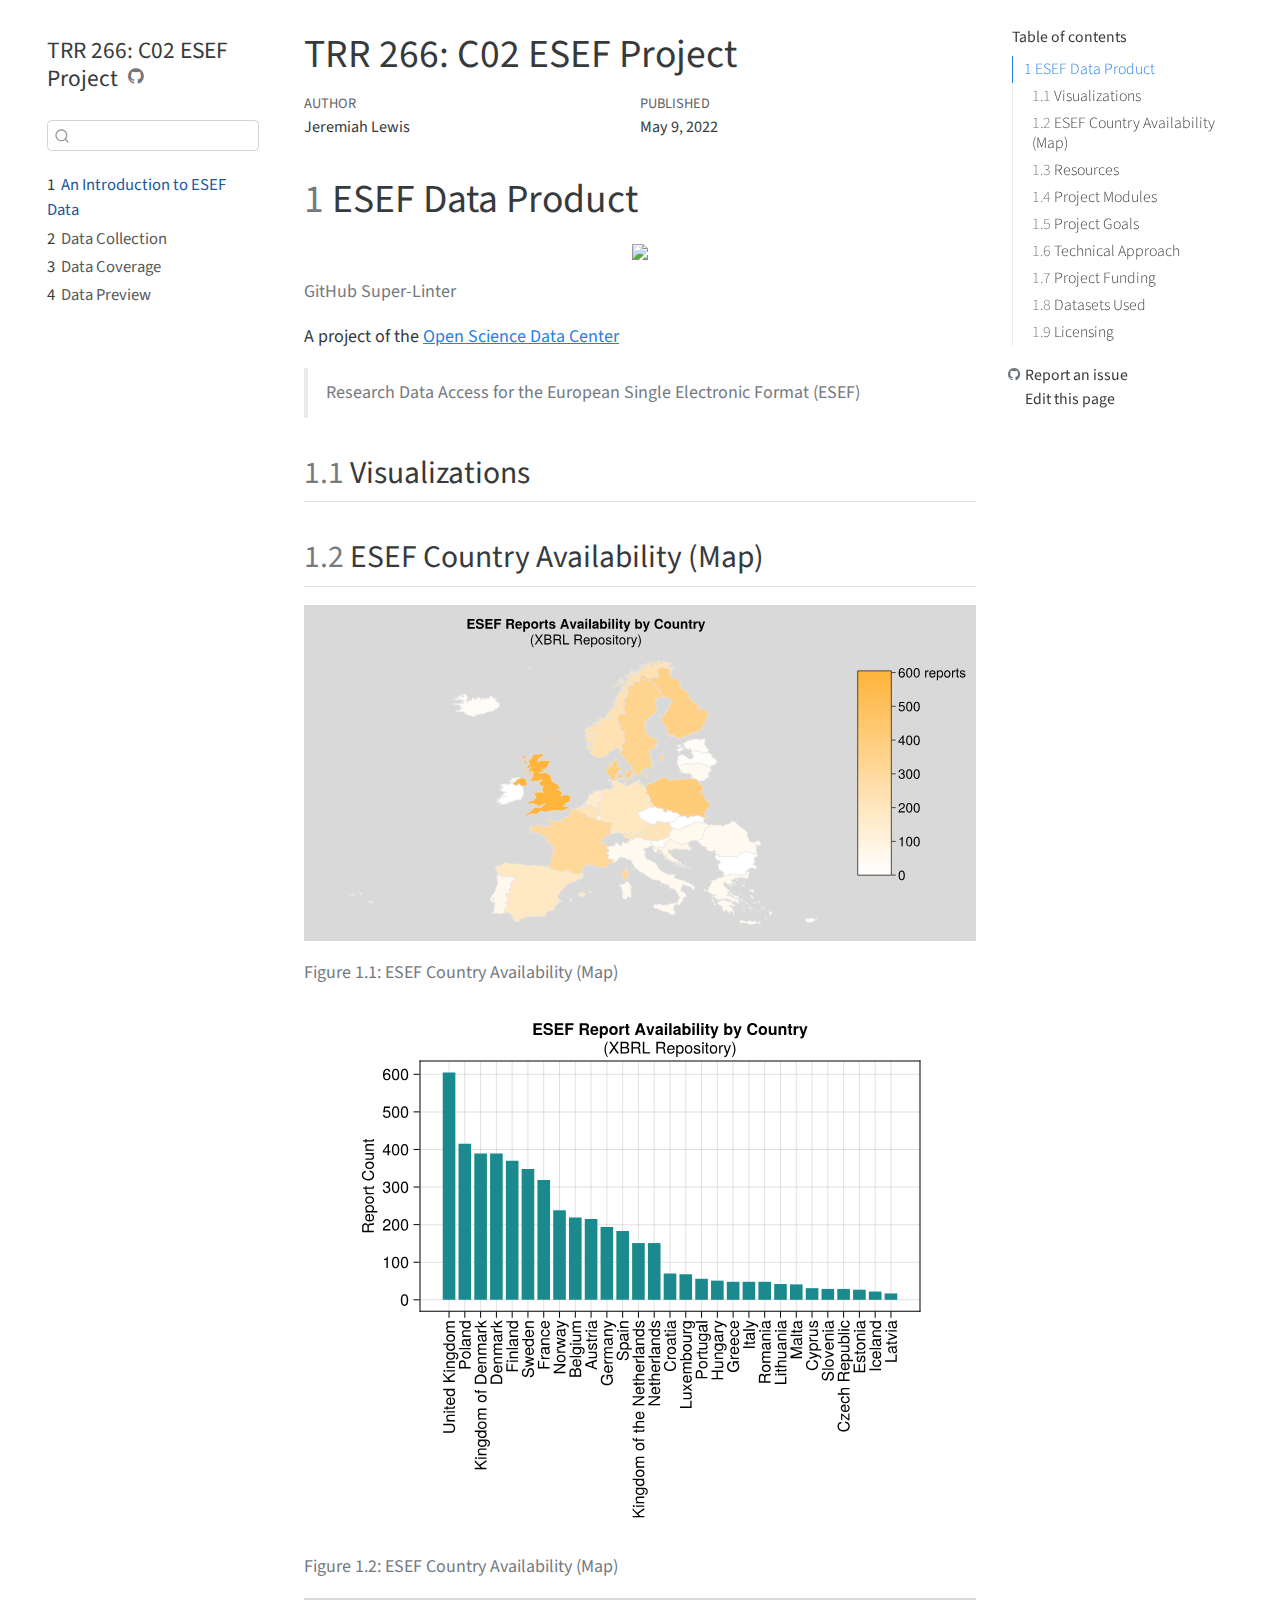
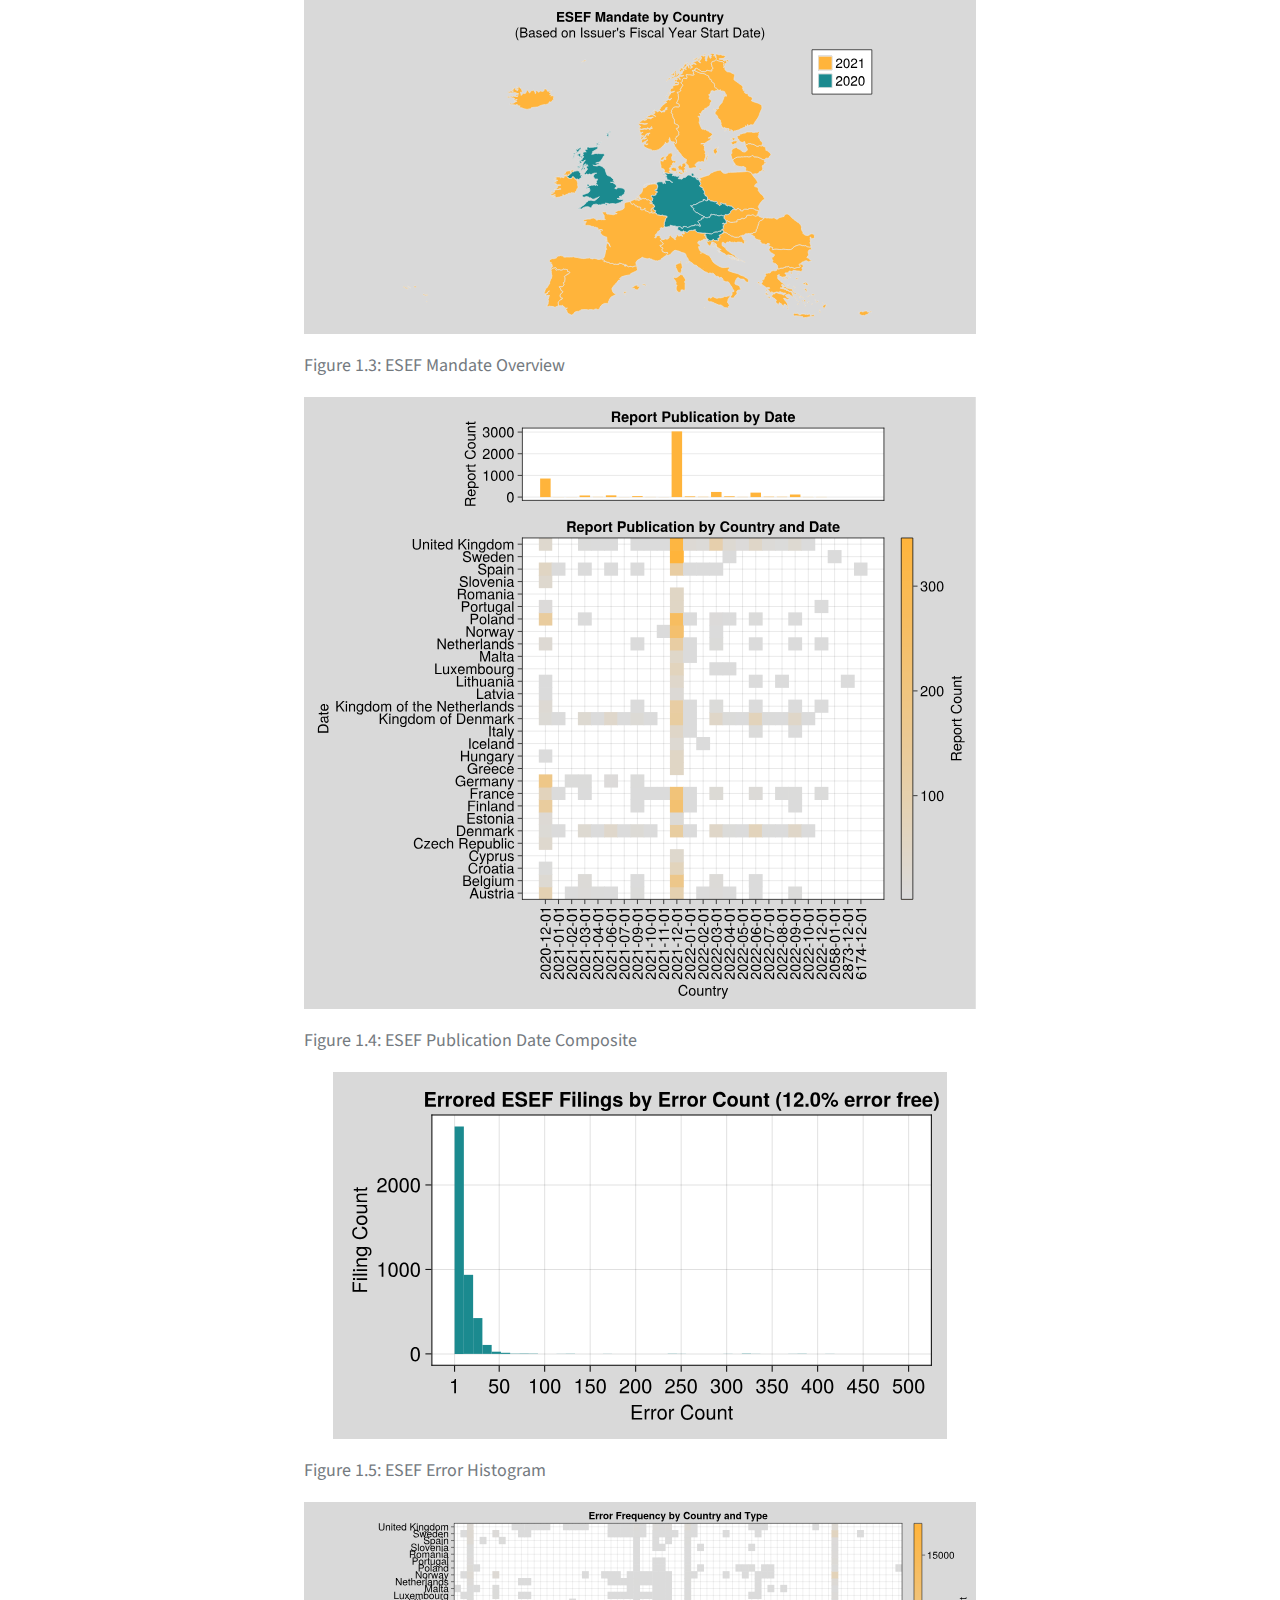
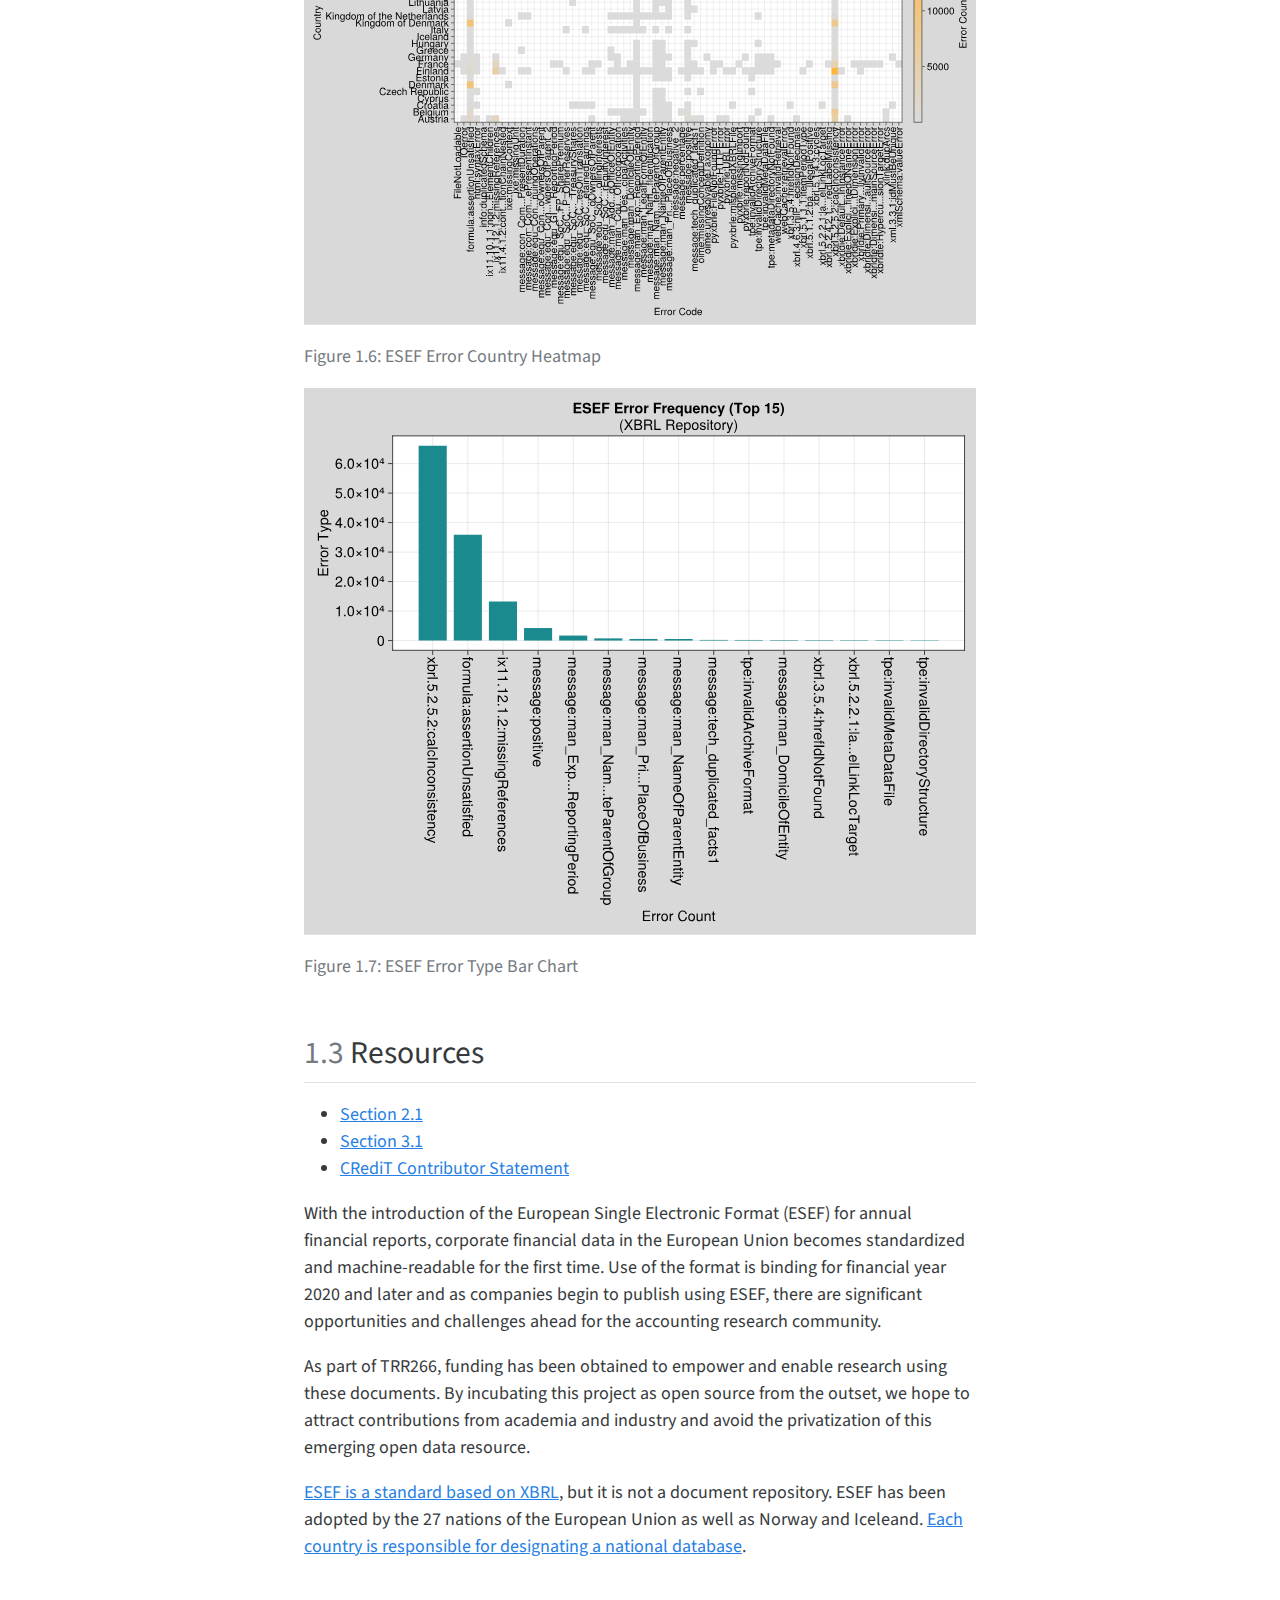
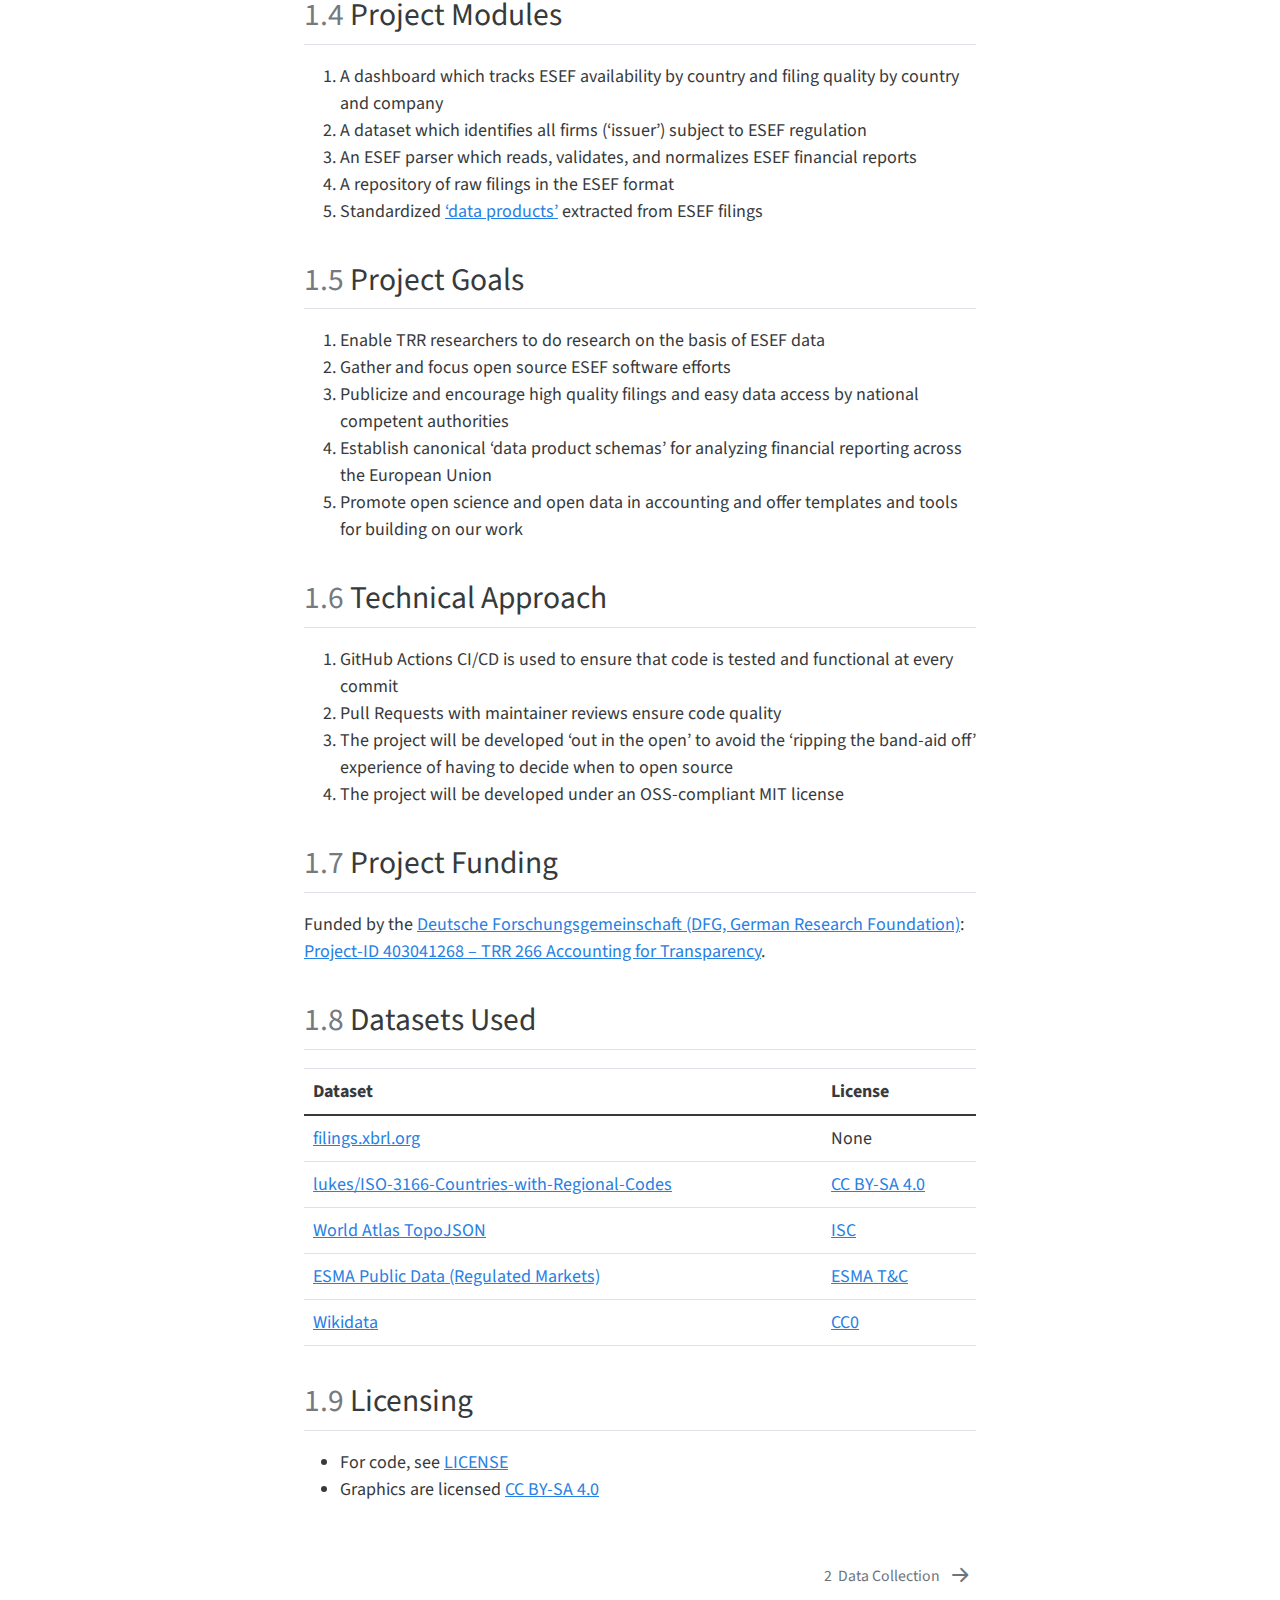
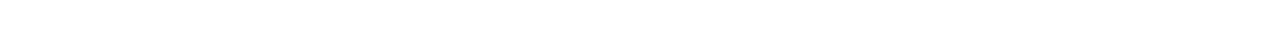
==== commit 1d28a4ee: "Deploying to gh-pages from @ trr266/esef-website@8b3d4580474c3150fceac8059a149d19275b966f 🚀" ====
--- a/index.html
+++ b/index.html
@@ -7,7 +7,7 @@
 <meta name="viewport" content="width=device-width, initial-scale=1.0, user-scalable=yes">
 
 <meta name="author" content="Jeremiah Lewis">
-<meta name="dcterms.date" content="2023-03-02">
+<meta name="dcterms.date" content="2022-05-09">
 
 <title>TRR 266: C02 ESEF Project</title>
 <style>
@@ -91,7 +91,7 @@
     <div class="sidebar-title mb-0 py-0">
       <a href="./">TRR 266: C02 ESEF Project</a> 
         <div class="sidebar-tools-main">
-    <a href="https://github.com/trr266/esef-website" title="Source Code" class="quarto-navigation-tool px-1" aria-label="Source Code"><i class="bi bi-github"></i></a>
+    <a href="https://github.com/quarto-dev/quarto-demo" title="Source Code" class="quarto-navigation-tool px-1" aria-label="Source Code"><i class="bi bi-github"></i></a>
 </div>
     </div>
       </div>
@@ -149,7 +149,7 @@
   <li><a href="#licensing" id="toc-licensing" class="nav-link" data-scroll-target="#licensing"><span class="header-section-number">1.9</span> Licensing</a></li>
   </ul></li>
   </ul>
-<div class="toc-actions"><div><i class="bi bi-github"></i></div><div class="action-links"><p><a href="https://github.com/trr266/esef-website/issues/new" class="toc-action">Report an issue</a></p><p><a href="https://github.com/trr266/esef-website/edit/main/index.qmd" class="toc-action">Edit this page</a></p></div></div></nav>
+<div class="toc-actions"><div><i class="bi bi-github"></i></div><div class="action-links"><p><a href="https://github.com/quarto-dev/quarto-demo/issues/new" class="toc-action">Report an issue</a></p><p><a href="https://github.com/quarto-dev/quarto-demo/edit/main/index.qmd" class="toc-action">Edit this page</a></p></div></div></nav>
     </div>
 <!-- main -->
 <main class="content" id="quarto-document-content">
@@ -173,7 +173,7 @@
     <div>
     <div class="quarto-title-meta-heading">Published</div>
     <div class="quarto-title-meta-contents">
-      <p class="date">March 2, 2023</p>
+      <p class="date">May 9, 2022</p>
     </div>
   </div>
   
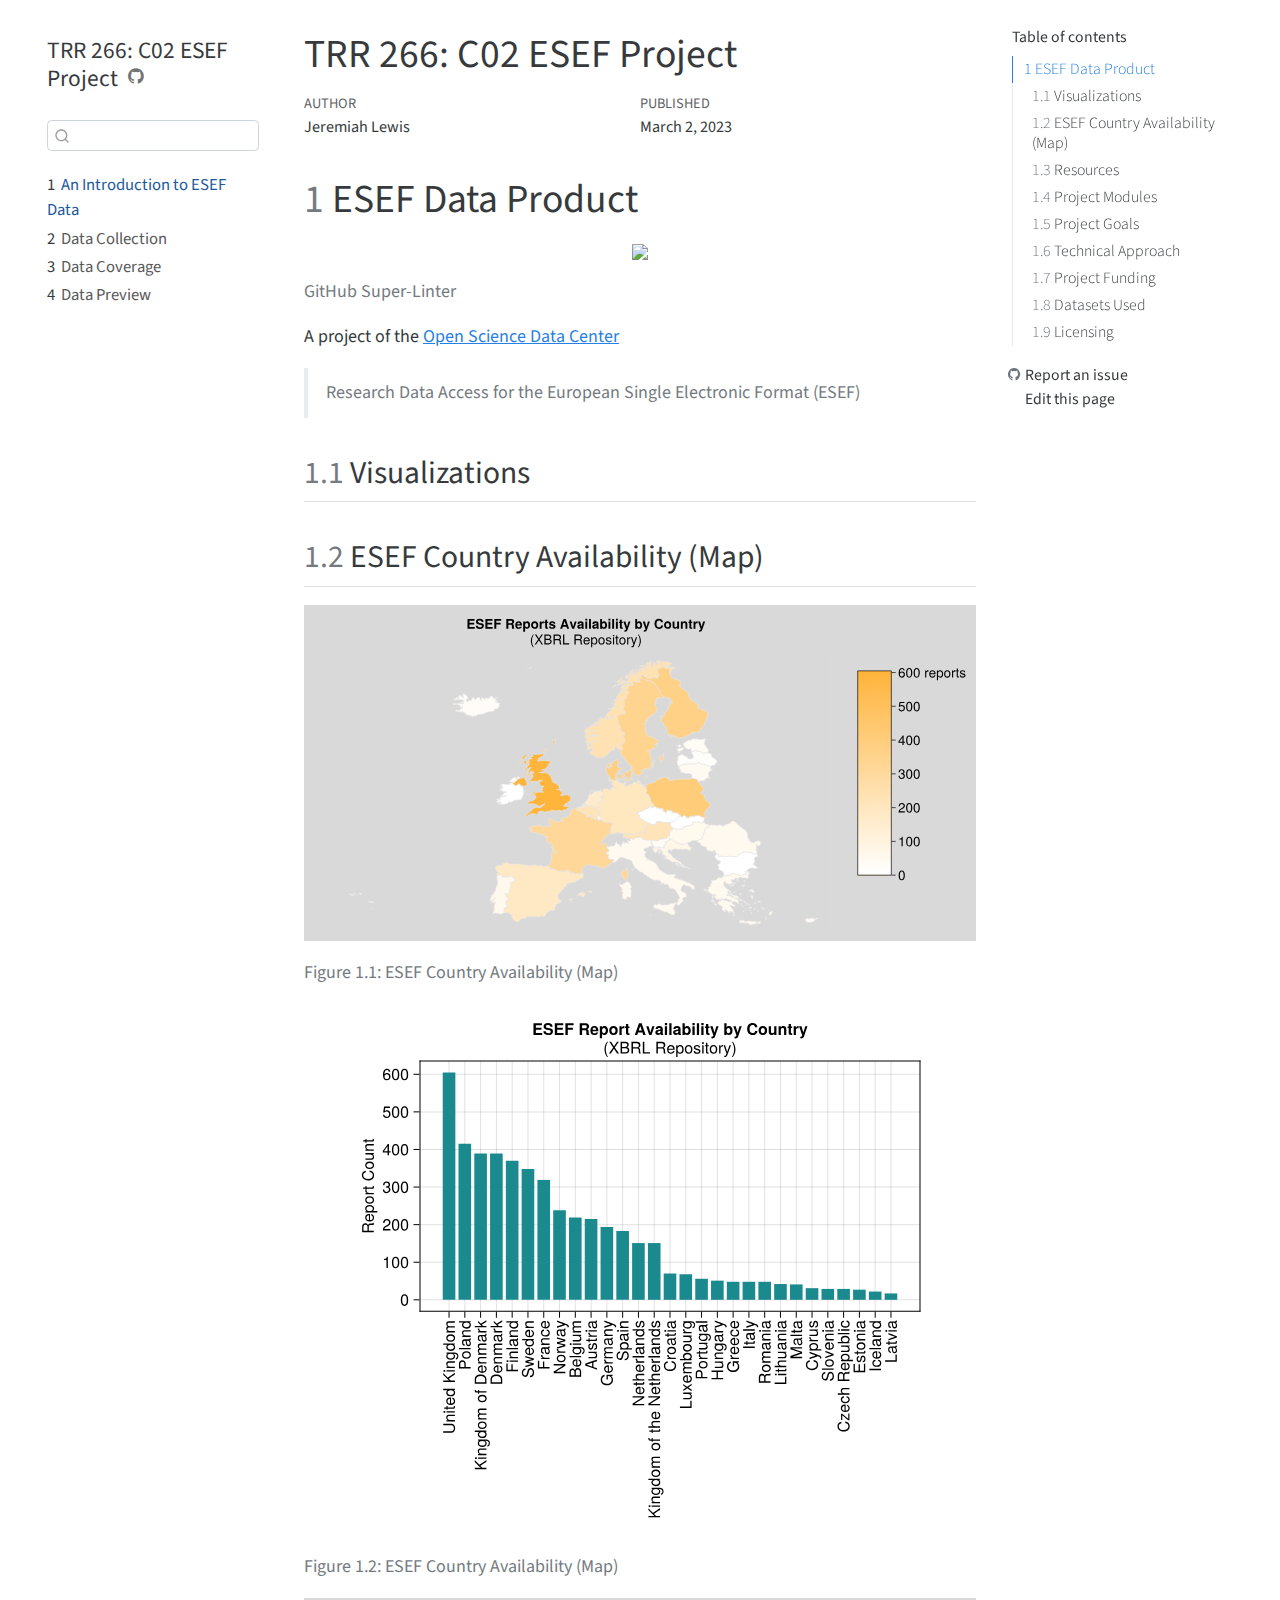
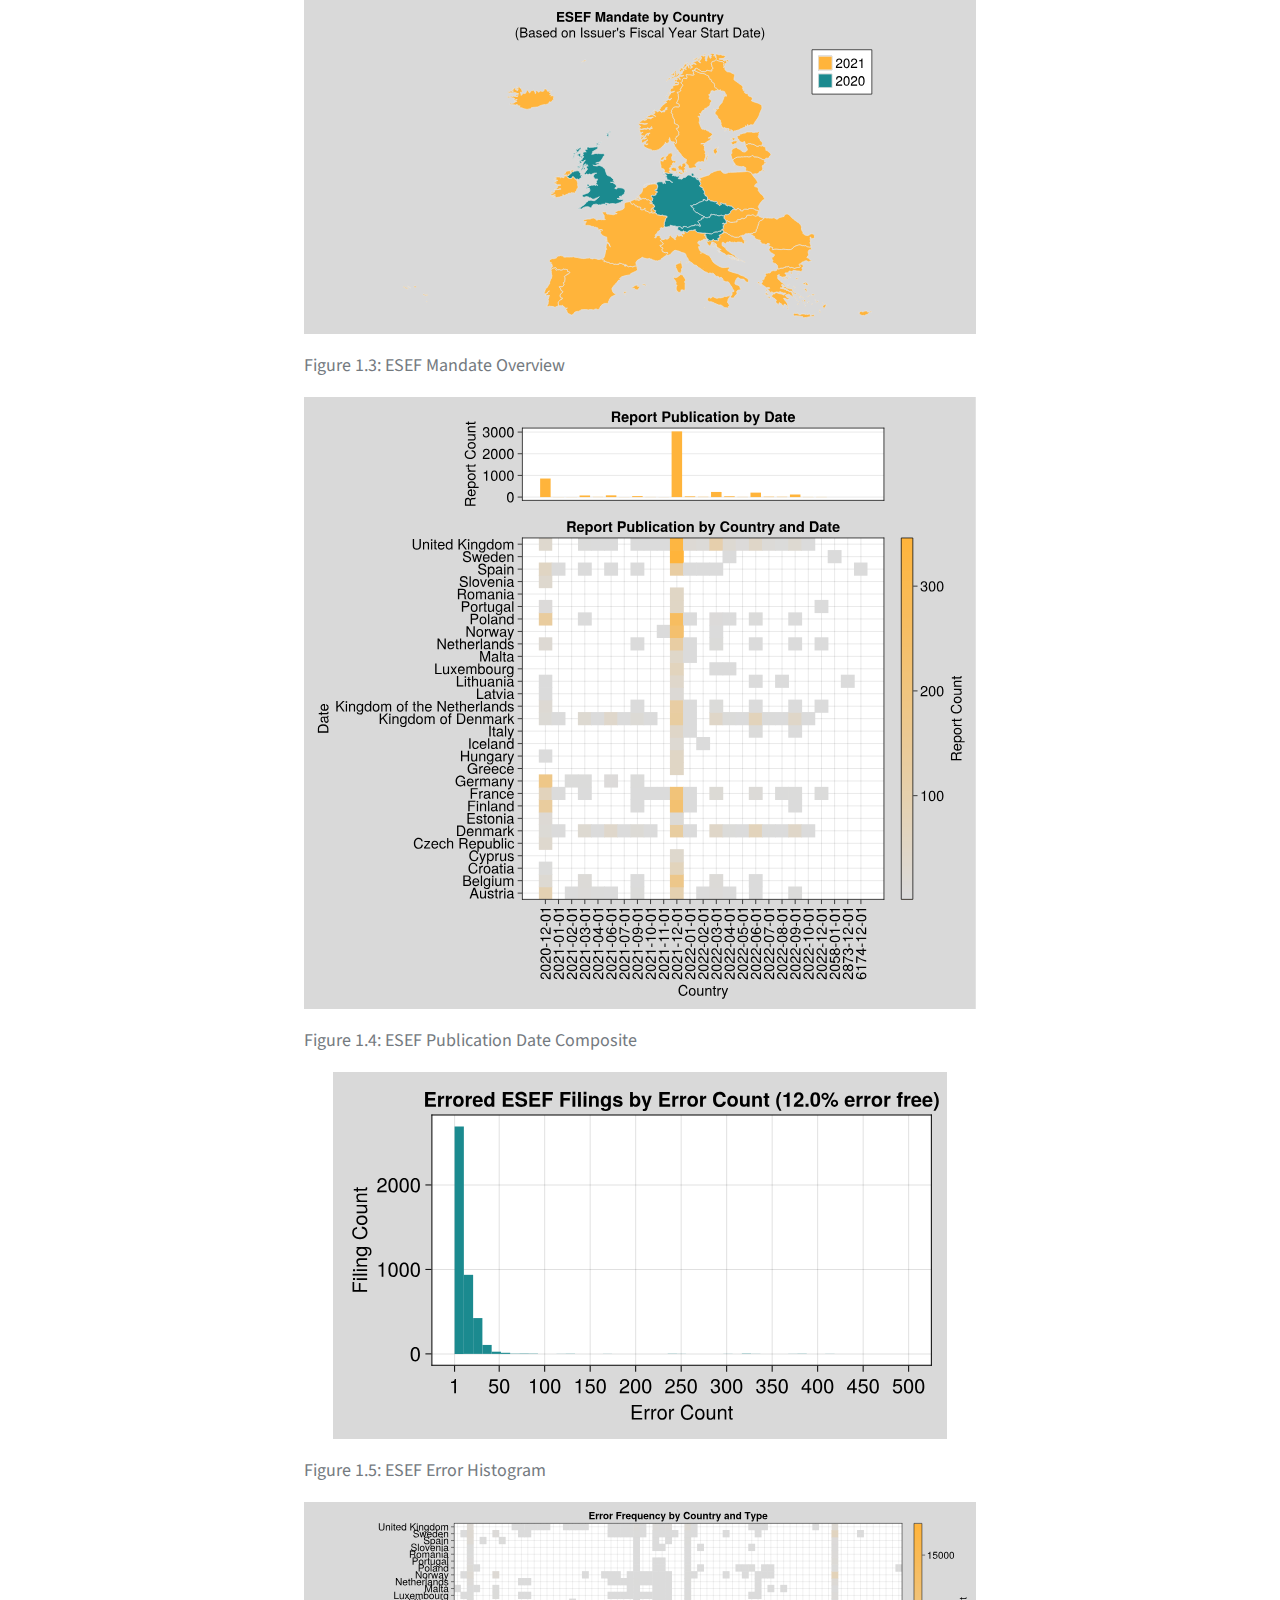
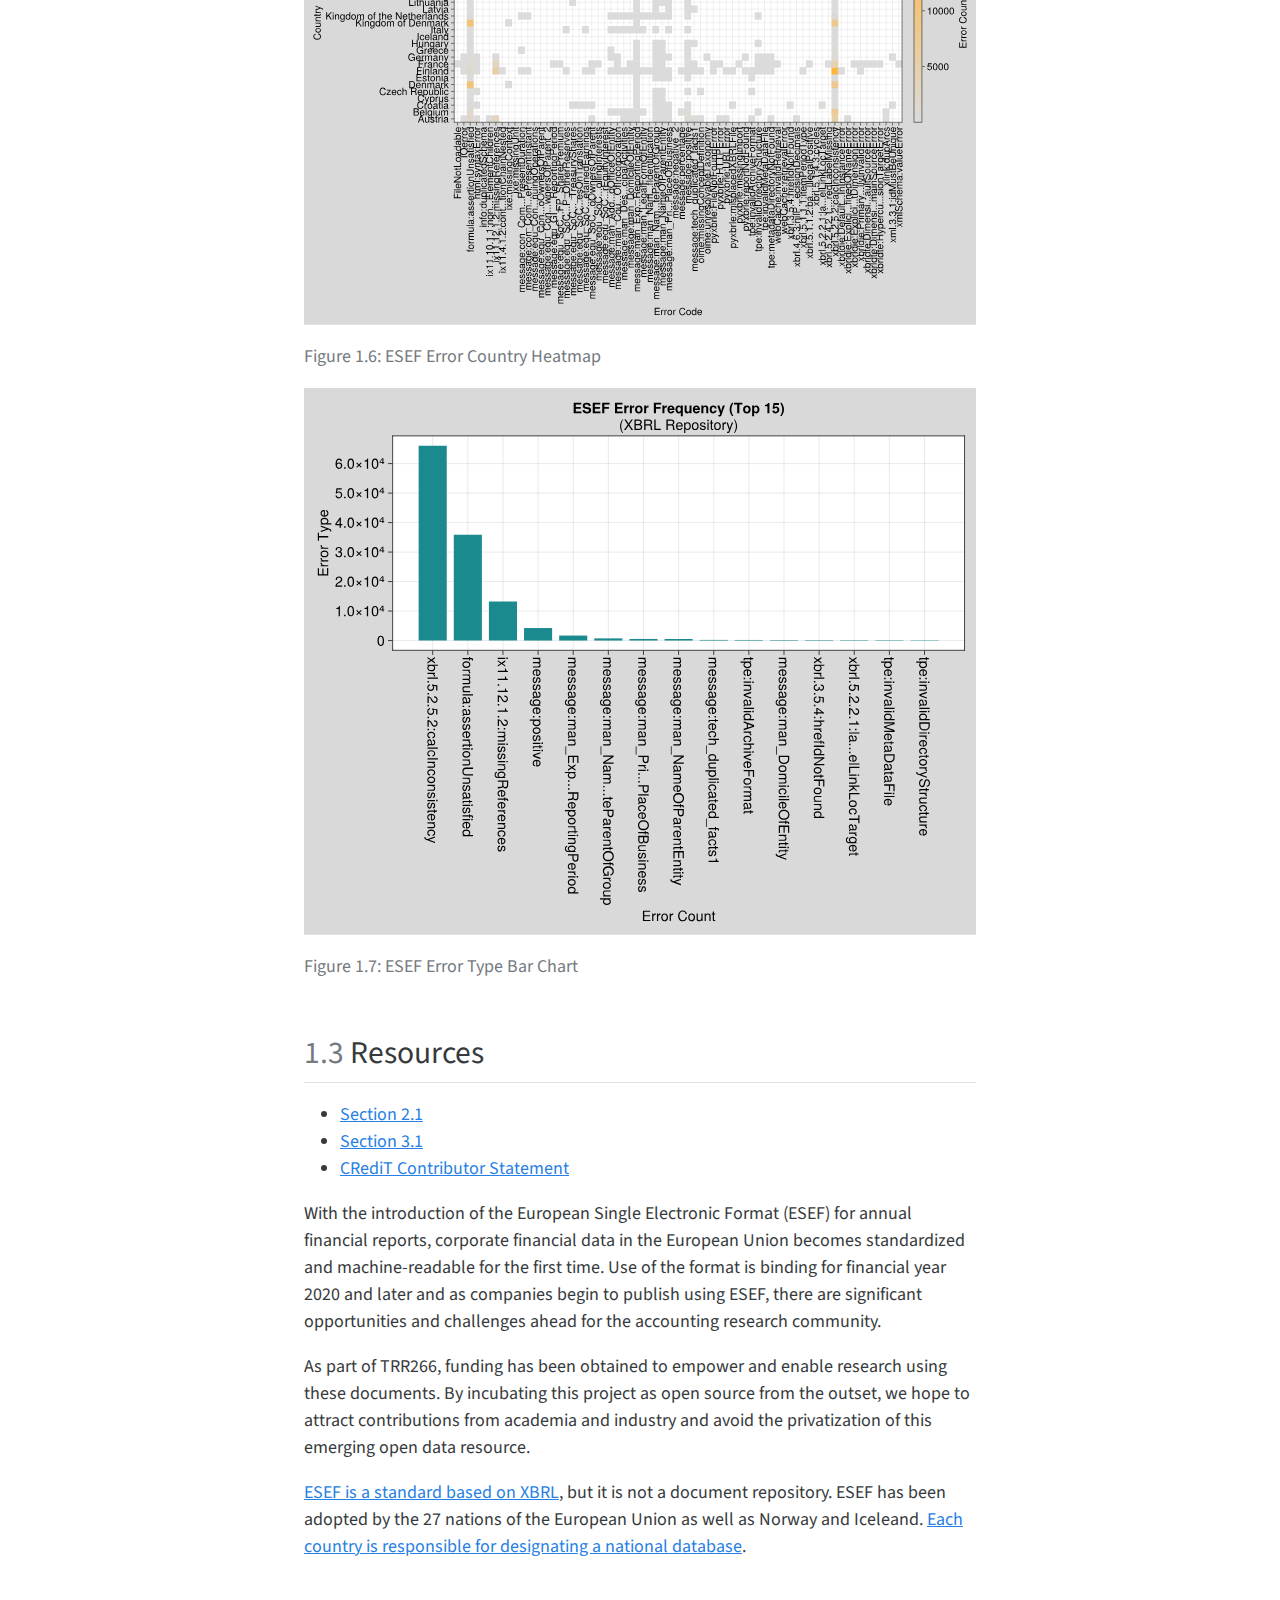
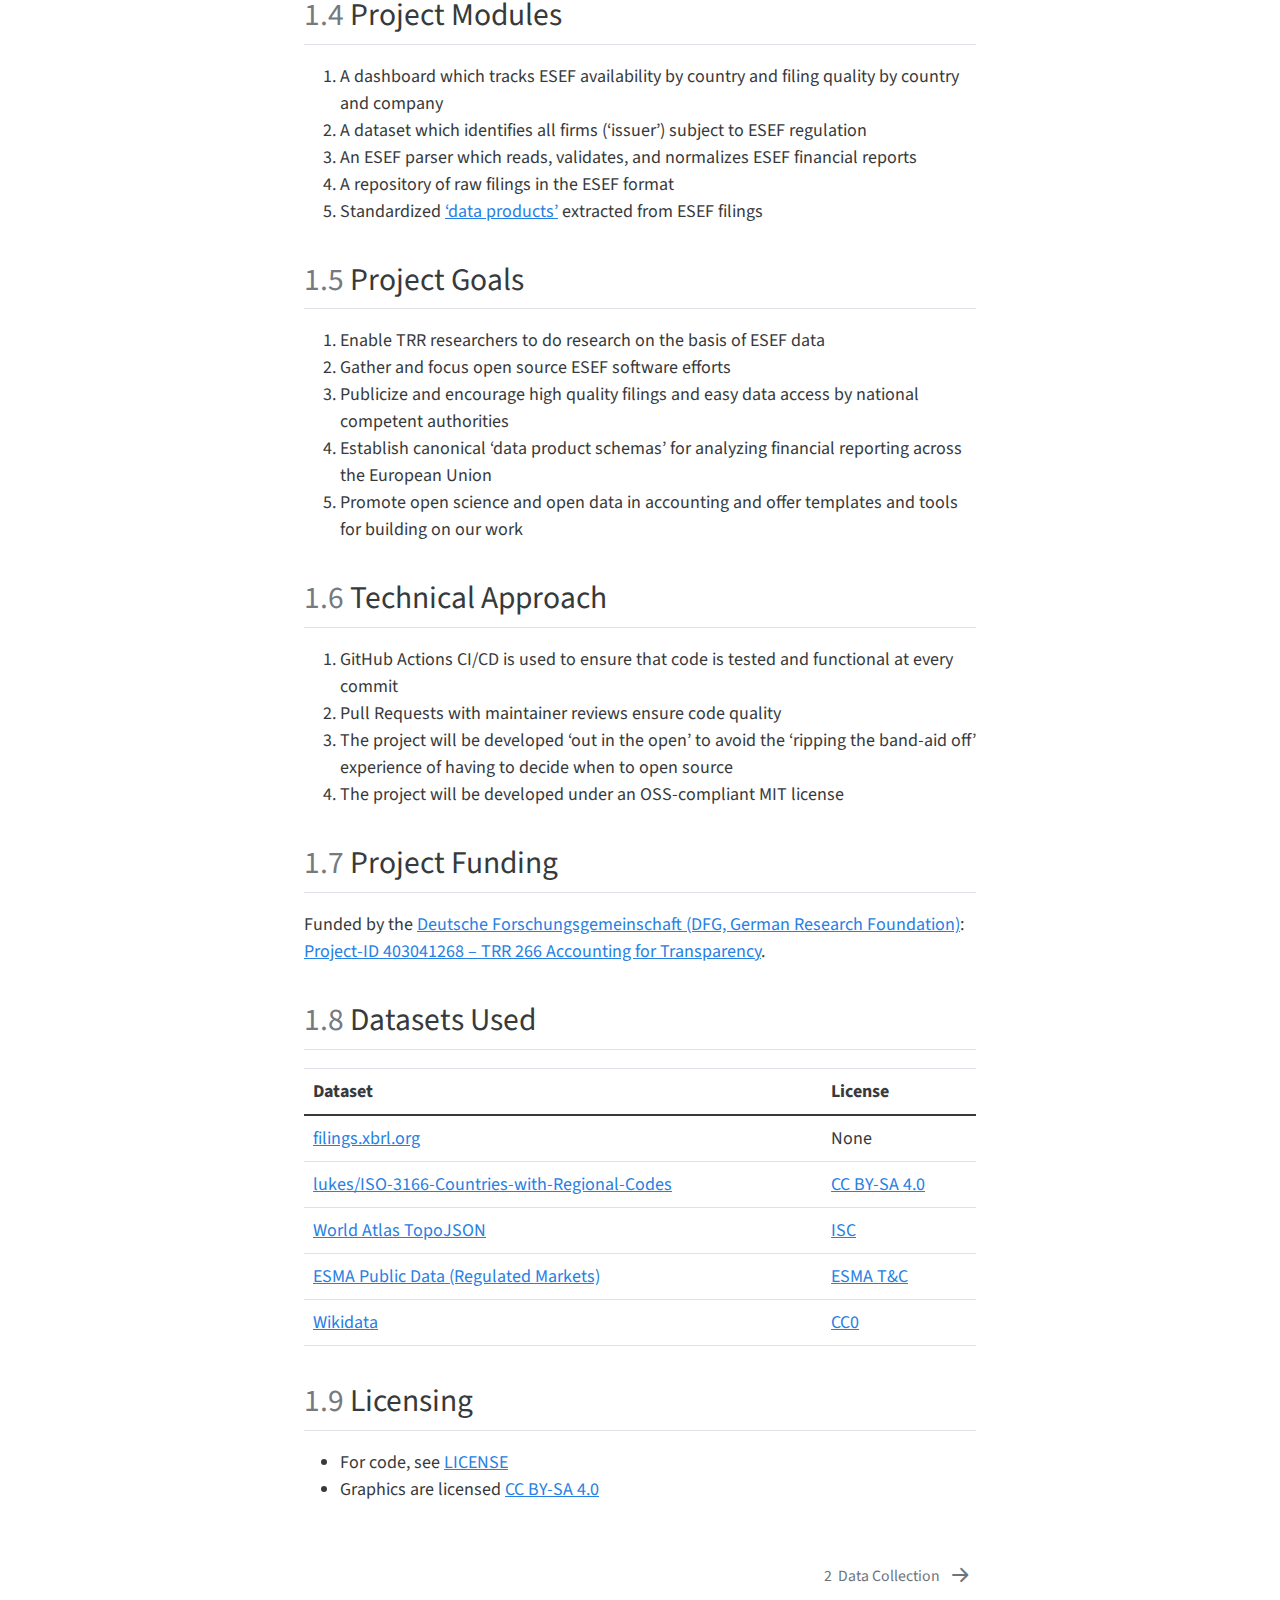
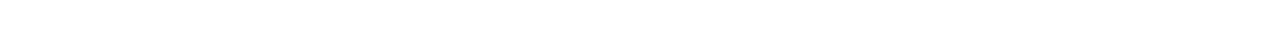
==== commit e2883536: "Deploying to gh-pages from @ trr266/esef-website@578ba76baecb92dd4e346e6ca3aa9128225aa707 🚀" ====
--- a/index.html
+++ b/index.html
@@ -7,7 +7,7 @@
 <meta name="viewport" content="width=device-width, initial-scale=1.0, user-scalable=yes">
 
 <meta name="author" content="Jeremiah Lewis">
-<meta name="dcterms.date" content="2022-05-09">
+<meta name="dcterms.date" content="2023-03-02">
 
 <title>TRR 266: C02 ESEF Project</title>
 <style>
@@ -91,7 +91,7 @@
     <div class="sidebar-title mb-0 py-0">
       <a href="./">TRR 266: C02 ESEF Project</a> 
         <div class="sidebar-tools-main">
-    <a href="https://github.com/quarto-dev/quarto-demo" title="Source Code" class="quarto-navigation-tool px-1" aria-label="Source Code"><i class="bi bi-github"></i></a>
+    <a href="https://github.com/trr266/esef-website" title="Source Code" class="quarto-navigation-tool px-1" aria-label="Source Code"><i class="bi bi-github"></i></a>
 </div>
     </div>
       </div>
@@ -149,7 +149,7 @@
   <li><a href="#licensing" id="toc-licensing" class="nav-link" data-scroll-target="#licensing"><span class="header-section-number">1.9</span> Licensing</a></li>
   </ul></li>
   </ul>
-<div class="toc-actions"><div><i class="bi bi-github"></i></div><div class="action-links"><p><a href="https://github.com/quarto-dev/quarto-demo/issues/new" class="toc-action">Report an issue</a></p><p><a href="https://github.com/quarto-dev/quarto-demo/edit/main/index.qmd" class="toc-action">Edit this page</a></p></div></div></nav>
+<div class="toc-actions"><div><i class="bi bi-github"></i></div><div class="action-links"><p><a href="https://github.com/trr266/esef-website/issues/new" class="toc-action">Report an issue</a></p><p><a href="https://github.com/trr266/esef-website/edit/main/index.qmd" class="toc-action">Edit this page</a></p></div></div></nav>
     </div>
 <!-- main -->
 <main class="content" id="quarto-document-content">
@@ -173,7 +173,7 @@
     <div>
     <div class="quarto-title-meta-heading">Published</div>
     <div class="quarto-title-meta-contents">
-      <p class="date">May 9, 2022</p>
+      <p class="date">March 2, 2023</p>
     </div>
   </div>
   
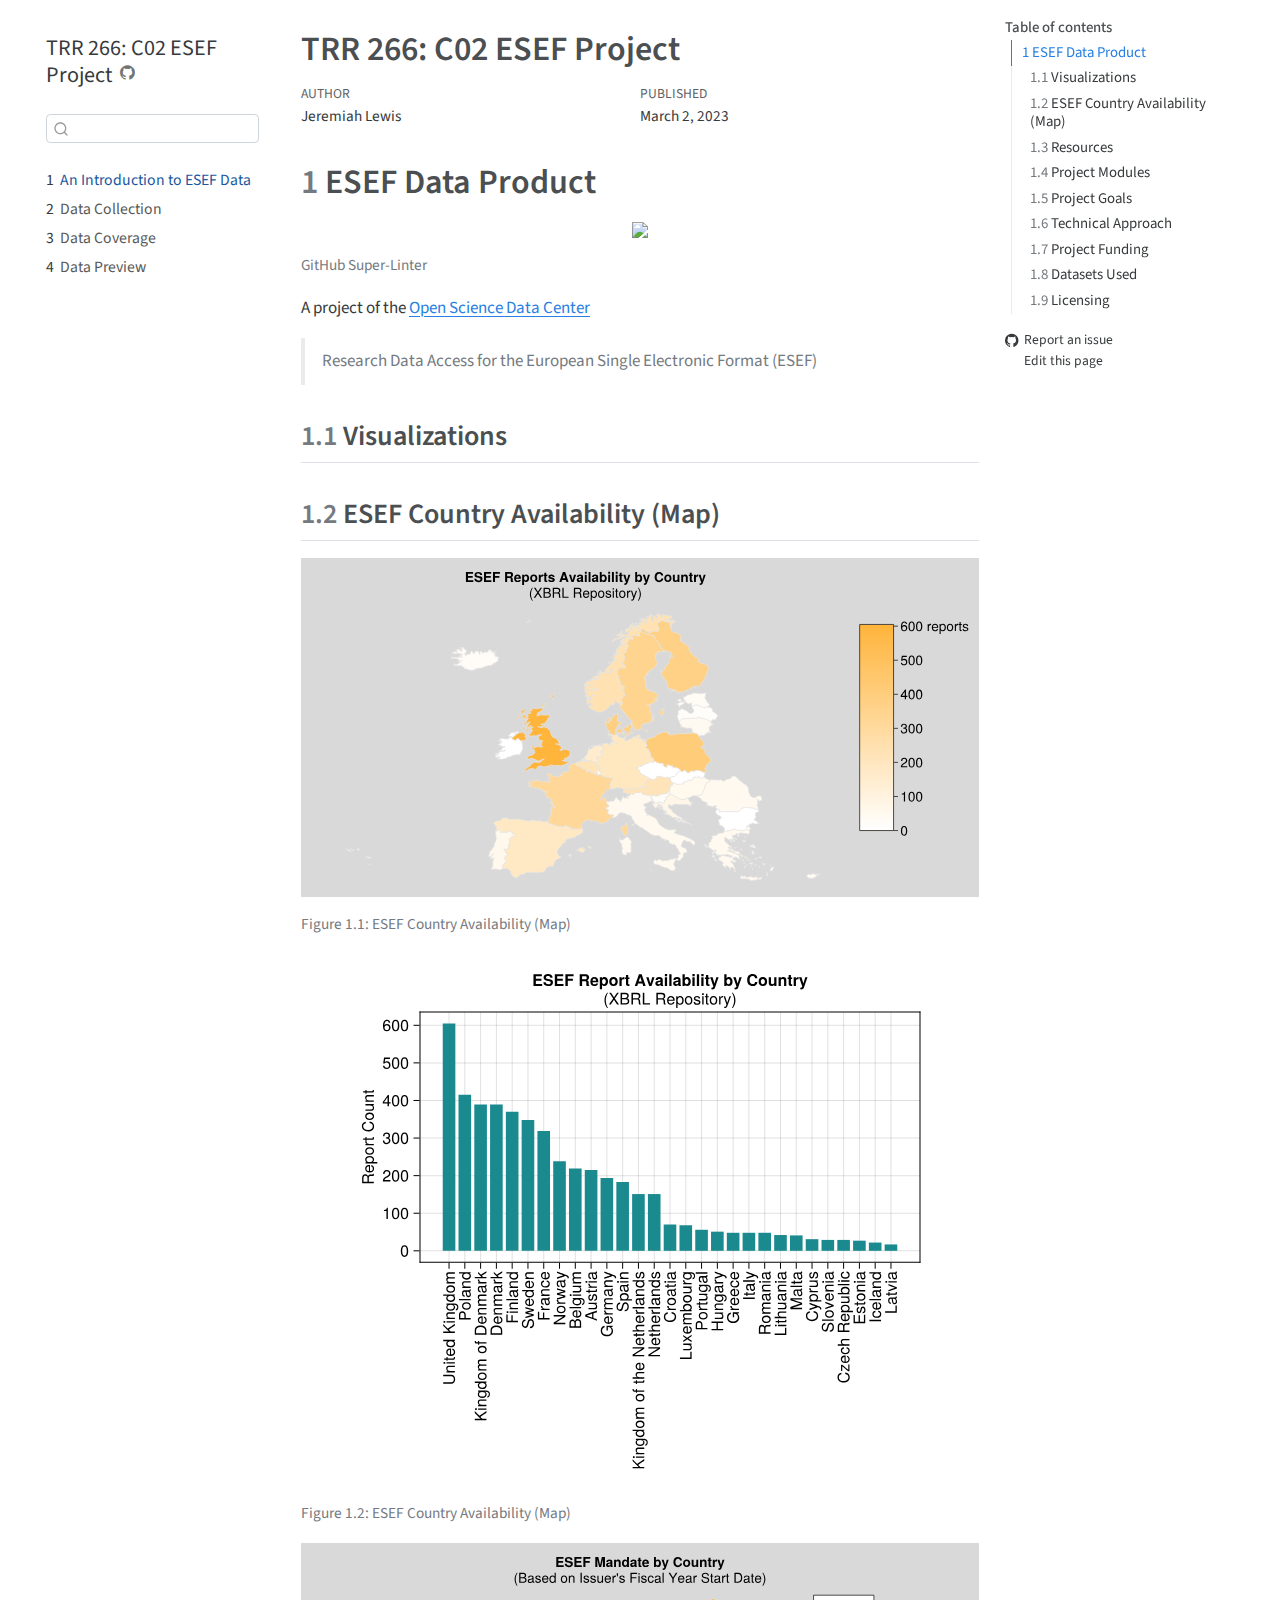
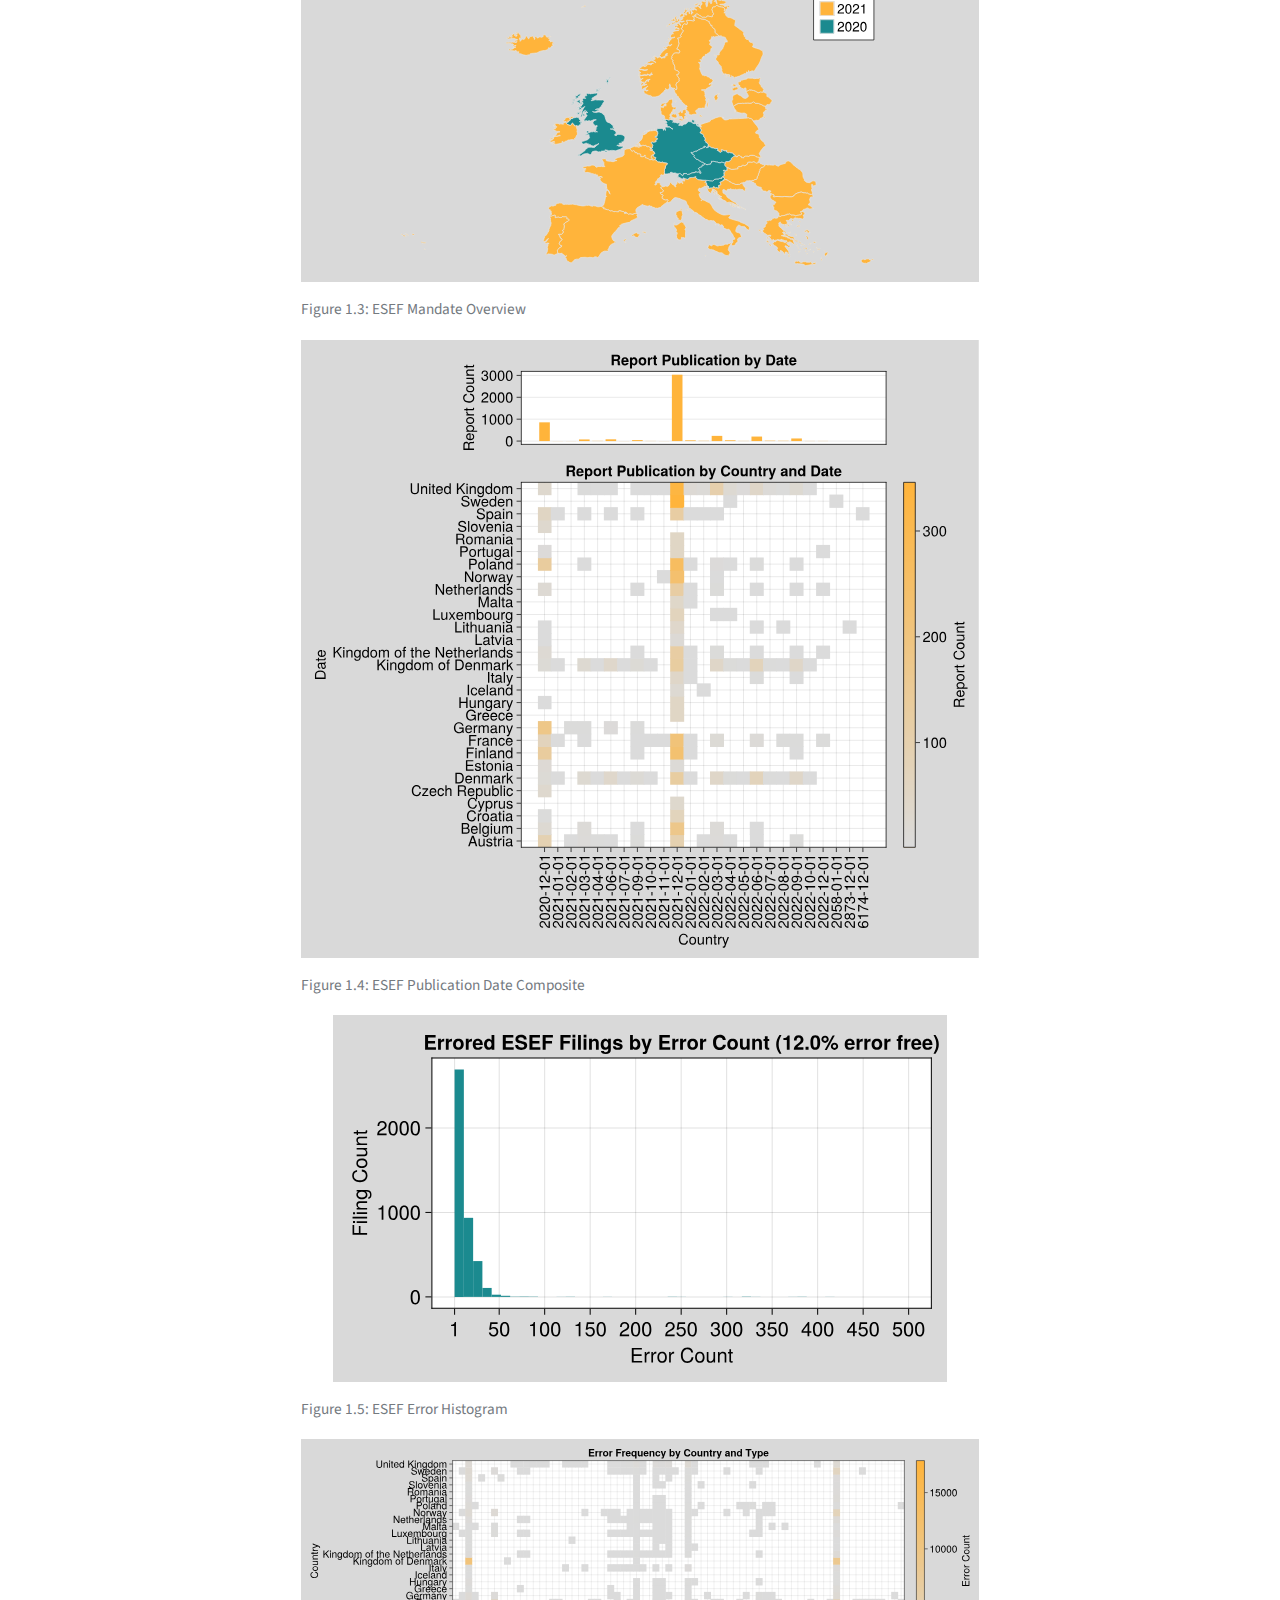
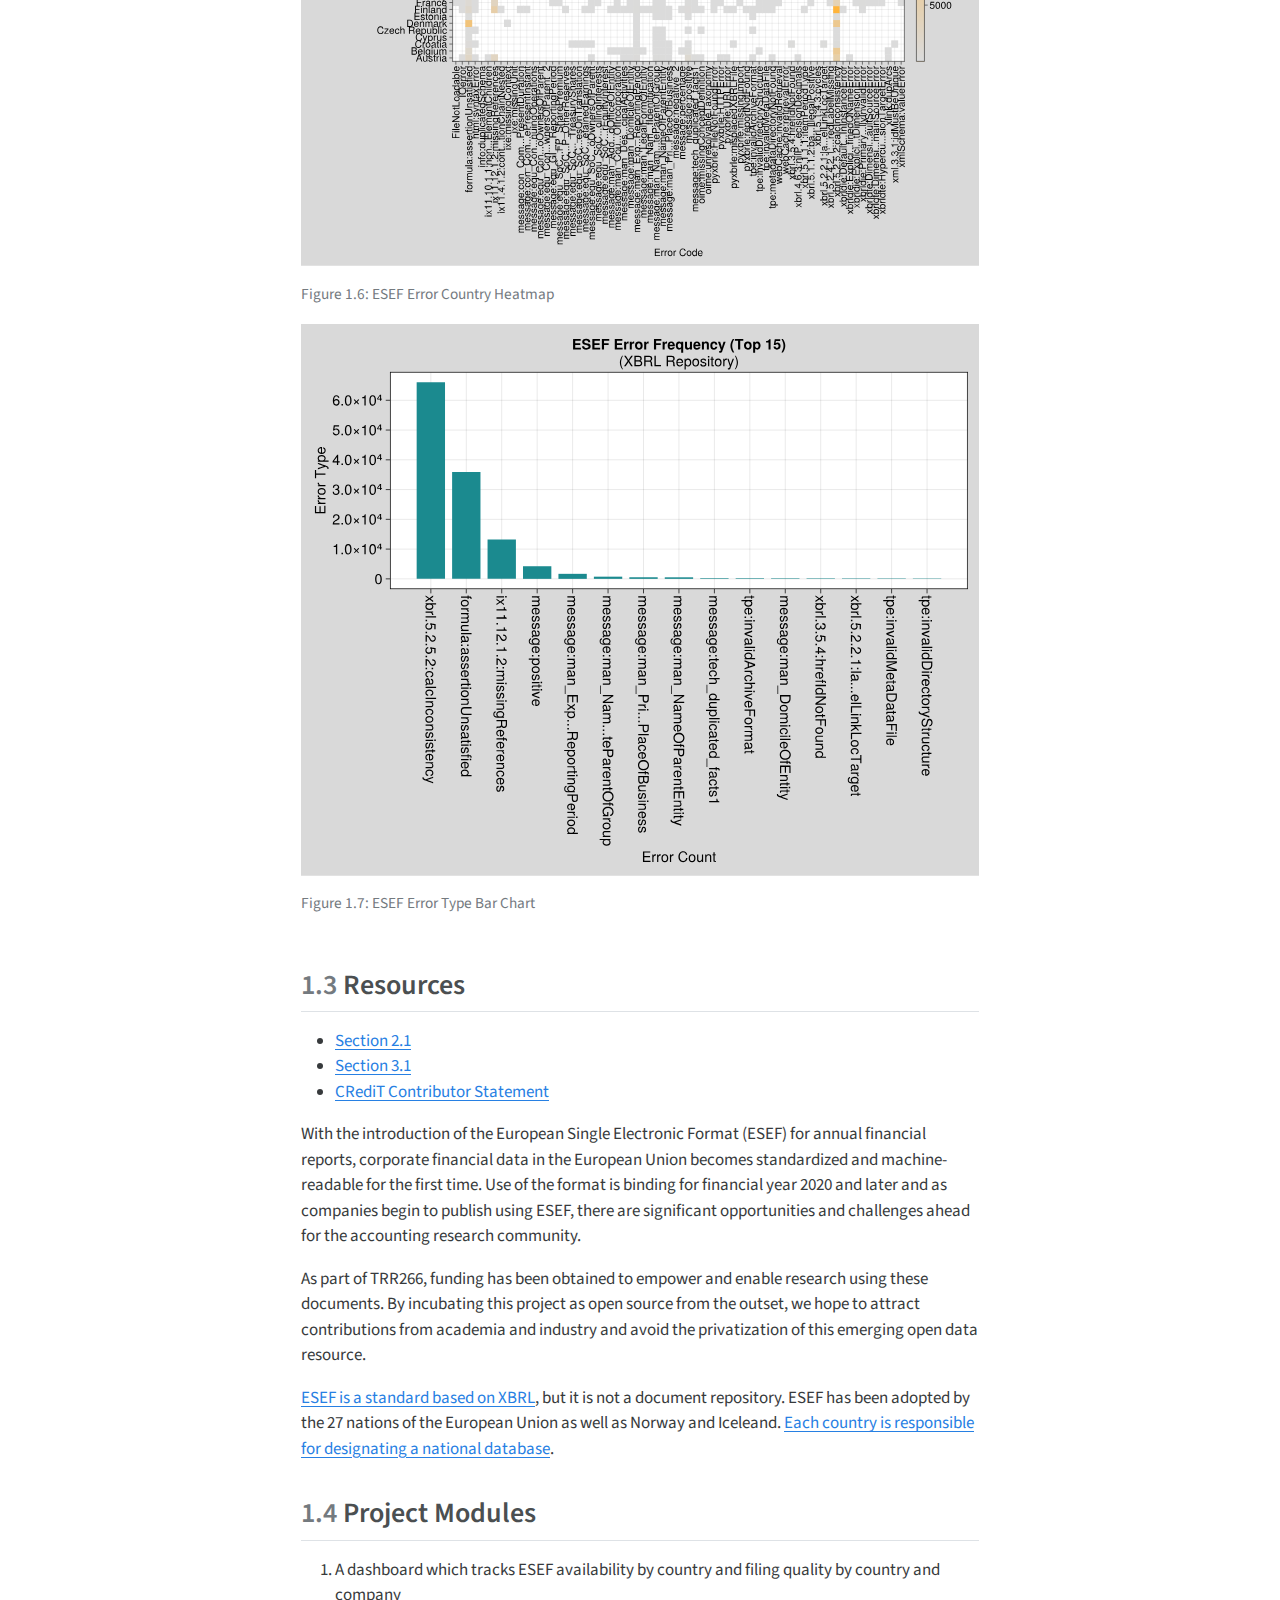
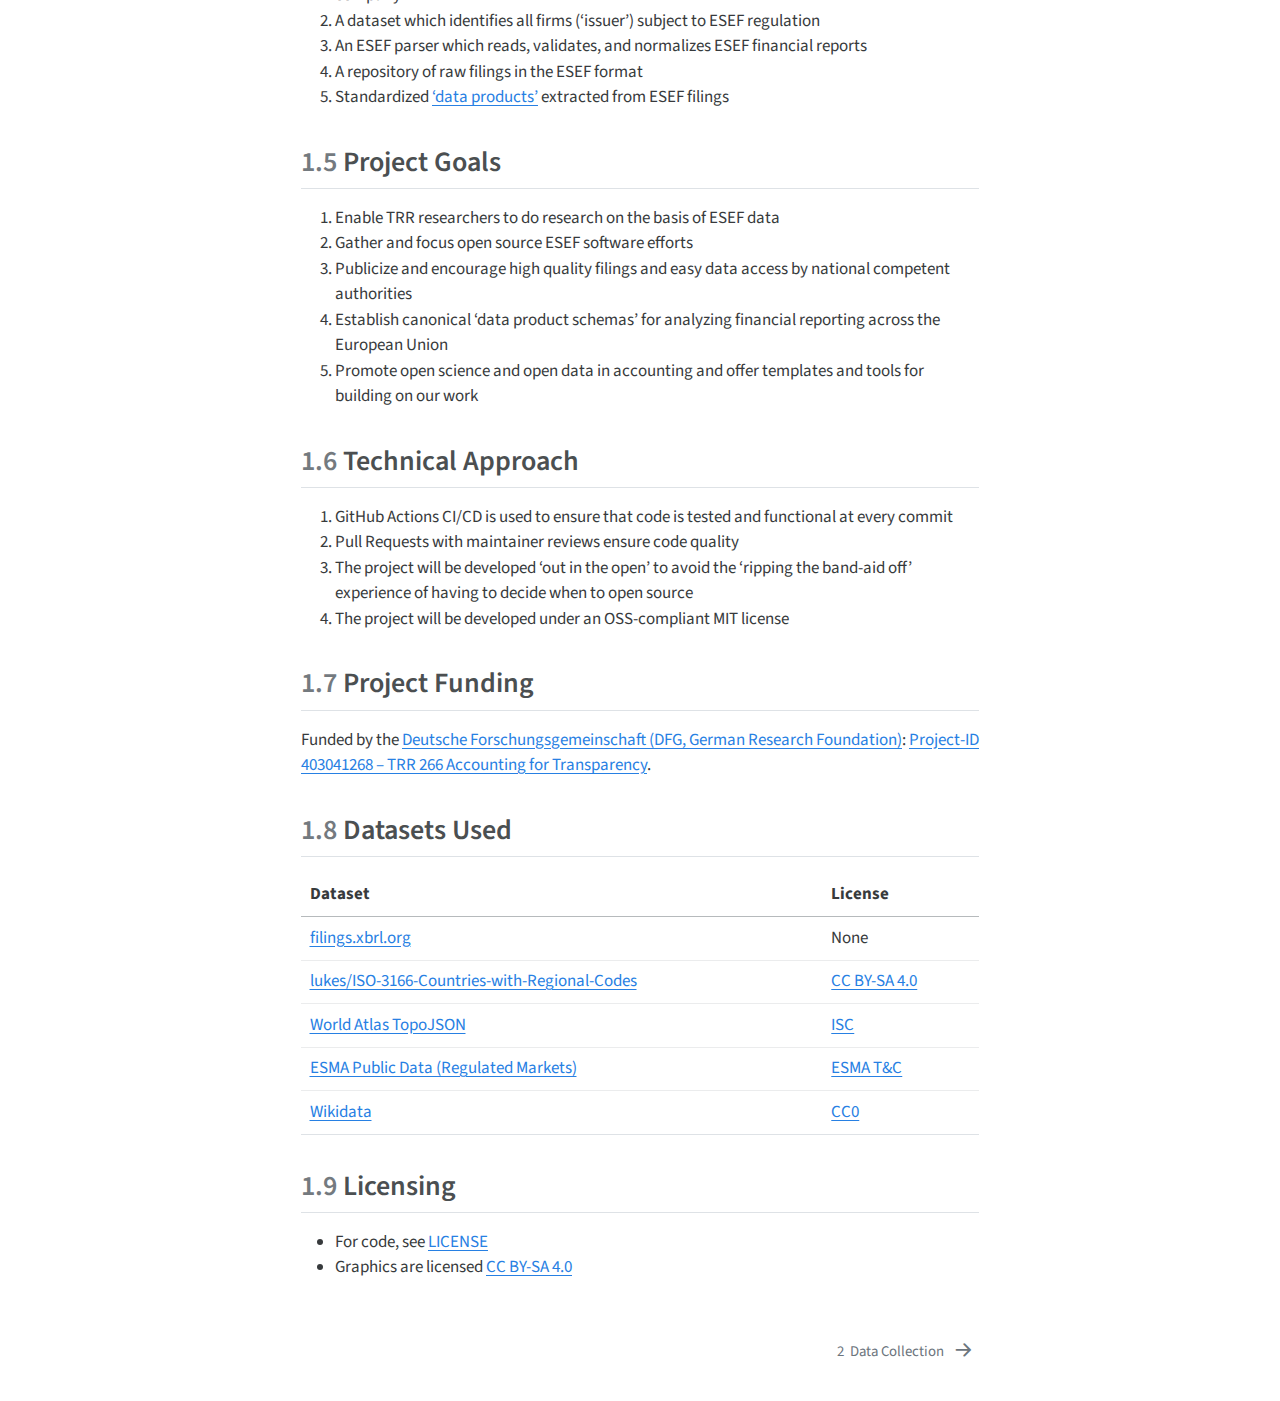
==== commit 25d7bc63: "Deploying to gh-pages from @ trr266/esef-website@b97e0d22181230840eaf5c8ffa002b8cd2375596 🚀" ====
--- a/index.html
+++ b/index.html
@@ -2,7 +2,7 @@
 <html xmlns="http://www.w3.org/1999/xhtml" lang="en" xml:lang="en"><head>
 
 <meta charset="utf-8">
-<meta name="generator" content="quarto-1.3.240">
+<meta name="generator" content="quarto-1.4.226">
 
 <meta name="viewport" content="width=device-width, initial-scale=1.0, user-scalable=yes">
 
@@ -49,6 +49,11 @@
   "panel-placement": "start",
   "type": "textbox",
   "limit": 20,
+  "keyboard-shortcut": [
+    "f",
+    "/",
+    "s"
+  ],
   "language": {
     "search-no-results-text": "No results",
     "search-matching-documents-text": "matching documents",
@@ -58,7 +63,8 @@
     "search-more-matches-text": "more matches in this document",
     "search-clear-button-title": "Clear",
     "search-detached-cancel-button-title": "Cancel",
-    "search-submit-button-title": "Submit"
+    "search-submit-button-title": "Submit",
+    "search-label": "Search"
   }
 }</script>
 
@@ -74,10 +80,10 @@
       <button type="button" class="quarto-btn-toggle btn" data-bs-toggle="collapse" data-bs-target="#quarto-sidebar,#quarto-sidebar-glass" aria-controls="quarto-sidebar" aria-expanded="false" aria-label="Toggle sidebar navigation" onclick="if (window.quartoToggleHeadroom) { window.quartoToggleHeadroom(); }">
         <i class="bi bi-layout-text-sidebar-reverse"></i>
       </button>
-      <nav class="quarto-page-breadcrumbs" aria-label="breadcrumb"><ol class="breadcrumb"><li class="breadcrumb-item"><a href="./index.html"><span class="chapter-number">1</span>&nbsp; <span class="chapter-title">An Introduction to ESEF Data</span></a></li></ol></nav>
-      <a class="flex-grow-1" data-bs-toggle="collapse" data-bs-target="#quarto-sidebar,#quarto-sidebar-glass" aria-controls="quarto-sidebar" aria-expanded="false" aria-label="Toggle sidebar navigation" onclick="if (window.quartoToggleHeadroom) { window.quartoToggleHeadroom(); }">      
-      </a>
-      <button type="button" class="btn quarto-search-button" aria-label="Search" onclick="window.quartoOpenSearch();">
+        <nav class="quarto-page-breadcrumbs" aria-label="breadcrumb"><ol class="breadcrumb"><li class="breadcrumb-item"><a href="./index.html"><span class="chapter-number">1</span>&nbsp; <span class="chapter-title">An Introduction to ESEF Data</span></a></li></ol></nav>
+        <a class="flex-grow-1" role="button" data-bs-toggle="collapse" data-bs-target="#quarto-sidebar,#quarto-sidebar-glass" aria-controls="quarto-sidebar" aria-expanded="false" aria-label="Toggle sidebar navigation" onclick="if (window.quartoToggleHeadroom) { window.quartoToggleHeadroom(); }">      
+        </a>
+      <button type="button" class="btn quarto-search-button" aria-label="" onclick="window.quartoOpenSearch();">
         <i class="bi bi-search"></i>
       </button>
     </div>
@@ -91,7 +97,7 @@
     <div class="sidebar-title mb-0 py-0">
       <a href="./">TRR 266: C02 ESEF Project</a> 
         <div class="sidebar-tools-main">
-    <a href="https://github.com/trr266/esef-website" title="Source Code" class="quarto-navigation-tool px-1" aria-label="Source Code"><i class="bi bi-github"></i></a>
+    <a href="https://github.com/trr266/esef-website/tree/main/docs/" rel="" title="Source Code" class="quarto-navigation-tool px-1" aria-label="Source Code"><i class="bi bi-github"></i></a>
 </div>
     </div>
       </div>
@@ -149,7 +155,7 @@
   <li><a href="#licensing" id="toc-licensing" class="nav-link" data-scroll-target="#licensing"><span class="header-section-number">1.9</span> Licensing</a></li>
   </ul></li>
   </ul>
-<div class="toc-actions"><div><i class="bi bi-github"></i></div><div class="action-links"><p><a href="https://github.com/trr266/esef-website/issues/new" class="toc-action">Report an issue</a></p><p><a href="https://github.com/trr266/esef-website/edit/main/index.qmd" class="toc-action">Edit this page</a></p></div></div></nav>
+<div class="toc-actions"><ul><li><a href="https://github.com/trr266/esef-website/issues/new" class="toc-action"><i class="bi bi-github"></i>Report an issue</a></li><li><a href="https://github.com/trr266/esef-website/edit/main/docs/index.qmd" class="toc-action"><i class="bi empty"></i>Edit this page</a></li></ul></div></nav>
     </div>
 <!-- main -->
 <main class="content" id="quarto-document-content">
@@ -188,7 +194,7 @@
 <div class="quarto-figure quarto-figure-center">
 <figure class="figure">
 <p><a href="https://github.com/marketplace/actions/super-linter"><img src="https://github.com/trr266/esef-website/workflows/Lint%20Code%20Base/badge.svg" class="img-fluid figure-img"></a></p>
-<p></p><figcaption class="figure-caption">GitHub Super-Linter</figcaption><p></p>
+<figcaption class="figure-caption">GitHub Super-Linter</figcaption>
 </figure>
 </div>
 <p>A project of the <a href="https://www.accounting-for-transparency.de/project/open-science-data-center/">Open Science Data Center</a></p>
@@ -200,72 +206,72 @@
 </section>
 <section id="esef-country-availability-map" class="level2" data-number="1.2">
 <h2 data-number="1.2" class="anchored" data-anchor-id="esef-country-availability-map"><span class="header-section-number">1.2</span> ESEF Country Availability (Map)</h2>
-<div class="cell" data-execution_count="3">
+<div id="cell-fig-esef_country_availability_map" class="cell" data-execution_count="3">
 <div class="cell-output cell-output-display" data-execution_count="4">
 <div id="fig-esef_country_availability_map" class="quarto-figure quarto-figure-center anchored">
 <figure class="figure">
 <p><img src="index_files/figure-html/fig-esef_country_availability_map-output-1.svg" class="img-fluid figure-img"></p>
-<p></p><figcaption class="figure-caption">Figure&nbsp;1.1: ESEF Country Availability (Map)</figcaption><p></p>
-</figure>
-</div>
-</div>
-</div>
-<div class="cell" data-execution_count="4">
+<figcaption class="figure-caption">Figure&nbsp;1.1: ESEF Country Availability (Map)</figcaption>
+</figure>
+</div>
+</div>
+</div>
+<div id="cell-fig-esef_country_availability_bar" class="cell" data-execution_count="4">
 <div class="cell-output cell-output-display" data-execution_count="5">
 <div id="fig-esef_country_availability_bar" class="quarto-figure quarto-figure-center anchored">
 <figure class="figure">
 <p><img src="index_files/figure-html/fig-esef_country_availability_bar-output-1.svg" class="img-fluid figure-img"></p>
-<p></p><figcaption class="figure-caption">Figure&nbsp;1.2: ESEF Country Availability (Map)</figcaption><p></p>
-</figure>
-</div>
-</div>
-</div>
-<div class="cell" data-execution_count="5">
+<figcaption class="figure-caption">Figure&nbsp;1.2: ESEF Country Availability (Map)</figcaption>
+</figure>
+</div>
+</div>
+</div>
+<div id="cell-fig-esef_mandate_overview" class="cell" data-execution_count="5">
 <div class="cell-output cell-output-display" data-execution_count="6">
 <div id="fig-esef_mandate_overview" class="quarto-figure quarto-figure-center anchored">
 <figure class="figure">
 <p><img src="index_files/figure-html/fig-esef_mandate_overview-output-1.svg" class="img-fluid figure-img"></p>
-<p></p><figcaption class="figure-caption">Figure&nbsp;1.3: ESEF Mandate Overview</figcaption><p></p>
-</figure>
-</div>
-</div>
-</div>
-<div class="cell" data-execution_count="6">
+<figcaption class="figure-caption">Figure&nbsp;1.3: ESEF Mandate Overview</figcaption>
+</figure>
+</div>
+</div>
+</div>
+<div id="cell-fig-esef_publication_date_composite" class="cell" data-execution_count="6">
 <div class="cell-output cell-output-display" data-execution_count="7">
 <div id="fig-esef_publication_date_composite" class="quarto-figure quarto-figure-center anchored">
 <figure class="figure">
 <p><img src="index_files/figure-html/fig-esef_publication_date_composite-output-1.svg" class="img-fluid figure-img"></p>
-<p></p><figcaption class="figure-caption">Figure&nbsp;1.4: ESEF Publication Date Composite</figcaption><p></p>
-</figure>
-</div>
-</div>
-</div>
-<div class="cell" data-execution_count="7">
+<figcaption class="figure-caption">Figure&nbsp;1.4: ESEF Publication Date Composite</figcaption>
+</figure>
+</div>
+</div>
+</div>
+<div id="cell-fig-esef_error_hist" class="cell" data-execution_count="7">
 <div class="cell-output cell-output-display" data-execution_count="8">
 <div id="fig-esef_error_hist" class="quarto-figure quarto-figure-center anchored">
 <figure class="figure">
 <p><img src="index_files/figure-html/fig-esef_error_hist-output-1.svg" class="img-fluid figure-img"></p>
-<p></p><figcaption class="figure-caption">Figure&nbsp;1.5: ESEF Error Histogram</figcaption><p></p>
-</figure>
-</div>
-</div>
-</div>
-<div class="cell" data-execution_count="8">
+<figcaption class="figure-caption">Figure&nbsp;1.5: ESEF Error Histogram</figcaption>
+</figure>
+</div>
+</div>
+</div>
+<div id="cell-fig-esef_error_country_heatmap" class="cell" data-execution_count="8">
 <div class="cell-output cell-output-display" data-execution_count="9">
 <div id="fig-esef_error_country_heatmap" class="quarto-figure quarto-figure-center anchored">
 <figure class="figure">
 <p><img src="index_files/figure-html/fig-esef_error_country_heatmap-output-1.svg" class="img-fluid figure-img"></p>
-<p></p><figcaption class="figure-caption">Figure&nbsp;1.6: ESEF Error Country Heatmap</figcaption><p></p>
-</figure>
-</div>
-</div>
-</div>
-<div class="cell" data-execution_count="9">
+<figcaption class="figure-caption">Figure&nbsp;1.6: ESEF Error Country Heatmap</figcaption>
+</figure>
+</div>
+</div>
+</div>
+<div id="cell-fig-esef_error_type_freq_bar" class="cell" data-execution_count="9">
 <div class="cell-output cell-output-display" data-execution_count="10">
 <div id="fig-esef_error_type_freq_bar" class="quarto-figure quarto-figure-center anchored">
 <figure class="figure">
 <p><img src="index_files/figure-html/fig-esef_error_type_freq_bar-output-1.svg" class="img-fluid figure-img"></p>
-<p></p><figcaption class="figure-caption">Figure&nbsp;1.7: ESEF Error Type Bar Chart</figcaption><p></p>
+<figcaption class="figure-caption">Figure&nbsp;1.7: ESEF Error Type Bar Chart</figcaption>
 </figure>
 </div>
 </div>
@@ -274,8 +280,8 @@
 <section id="resources" class="level2" data-number="1.3">
 <h2 data-number="1.3" class="anchored" data-anchor-id="resources"><span class="header-section-number">1.3</span> Resources</h2>
 <ul>
-<li><a href="data-collection.html#sec-data-availability"><span>Section&nbsp;2.1</span></a></li>
-<li><a href="data-coverage.html#sec-data-coverage"><span>Section&nbsp;3.1</span></a></li>
+<li><a href="data-collection.html#sec-data-availability" class="quarto-xref"><span>Section&nbsp;2.1</span></a></li>
+<li><a href="data-coverage.html#sec-data-coverage" class="quarto-xref"><span>Section&nbsp;3.1</span></a></li>
 <li><a href="docs/contributors.yaml">CRediT Contributor Statement</a></li>
 </ul>
 <p>With the introduction of the European Single Electronic Format (ESEF) for annual financial reports, corporate financial data in the European Union becomes standardized and machine-readable for the first time. Use of the format is binding for financial year 2020 and later and as companies begin to publish using ESEF, there are significant opportunities and challenges ahead for the accounting research community.</p>
@@ -439,10 +445,9 @@
     // clear code selection
     e.clearSelection();
   });
-  function tippyHover(el, contentFn) {
+  function tippyHover(el, contentFn, onTriggerFn, onUntriggerFn) {
     const config = {
       allowHTML: true,
-      content: contentFn,
       maxWidth: 500,
       delay: 100,
       arrow: false,
@@ -452,8 +457,17 @@
       interactive: true,
       interactiveBorder: 10,
       theme: 'quarto',
-      placement: 'bottom-start'
+      placement: 'bottom-start',
     };
+    if (contentFn) {
+      config.content = contentFn;
+    }
+    if (onTriggerFn) {
+      config.onTrigger = onTriggerFn;
+    }
+    if (onUntriggerFn) {
+      config.onUntrigger = onUntriggerFn;
+    }
     window.tippy(el, config); 
   }
   const noterefs = window.document.querySelectorAll('a[role="doc-noteref"]');
@@ -466,6 +480,60 @@
       const id = href.replace(/^#\/?/, "");
       const note = window.document.getElementById(id);
       return note.innerHTML;
+    });
+  }
+  const xrefs = window.document.querySelectorAll('a.quarto-xref');
+  const processXRef = (id, note) => {
+    if (id.startsWith('sec-')) {
+      // Special case sections, only their first couple elements
+      const container = document.createElement("div");
+      if (note.children && note.children.length > 2) {
+        for (let i = 0; i < 2; i++) {
+          container.appendChild(note.children[i].cloneNode(true));
+        }
+        return container.innerHTML
+      } else {
+        return note.innerHTML;
+      }
+    } else {
+      return note.innerHTML;
+    }
+  }
+  for (var i=0; i<xrefs.length; i++) {
+    const xref = xrefs[i];
+    tippyHover(xref, undefined, function(instance) {
+      instance.disable();
+      let url = xref.getAttribute('href');
+      let hash = undefined; 
+      try { hash = new URL(url).hash; } catch {}
+      const id = hash.replace(/^#\/?/, "");
+      const note = window.document.getElementById(id);
+      if (note !== null) {
+        try {
+          const html = processXRef(id, note);
+          instance.setContent(html);
+        } finally {
+          instance.enable();
+          instance.show();
+        }
+      } else {
+        // See if we can fetch this
+        fetch(url.split('#')[0])
+        .then(res => res.text())
+        .then(html => {
+          const parser = new DOMParser();
+          const htmlDoc = parser.parseFromString(html, "text/html");
+          const note = htmlDoc.getElementById(id);
+          if (note !== null) {
+            const html = processXRef(id, note);
+            instance.setContent(html);
+          } 
+        }).finally(() => {
+          instance.enable();
+          instance.show();
+        });
+      }
+    }, function(instance) {
     });
   }
       let selectedAnnoteEl;
@@ -509,6 +577,7 @@
             }
             div.style.top = top - 2 + "px";
             div.style.height = height + 4 + "px";
+            div.style.left = 0;
             let gutterDiv = window.document.getElementById("code-annotation-line-highlight-gutter");
             if (gutterDiv === null) {
               gutterDiv = window.document.createElement("div");
@@ -606,4 +675,5 @@
 
 
 
+
 </body></html>--- a/site_libs/quarto-html/quarto-syntax-highlighting.css
+++ b/site_libs/quarto-html/quarto-syntax-highlighting.css
@@ -55,62 +55,85 @@
 
 code span.ot {
   color: #003B4F;
+  font-style: inherit;
 }
 
 code span.at {
   color: #657422;
+  font-style: inherit;
 }
 
 code span.ss {
   color: #20794D;
+  font-style: inherit;
 }
 
 code span.an {
   color: #5E5E5E;
+  font-style: inherit;
 }
 
 code span.fu {
   color: #4758AB;
+  font-style: inherit;
 }
 
 code span.st {
   color: #20794D;
+  font-style: inherit;
 }
 
 code span.cf {
   color: #003B4F;
+  font-style: inherit;
 }
 
 code span.op {
   color: #5E5E5E;
+  font-style: inherit;
 }
 
 code span.er {
   color: #AD0000;
+  font-style: inherit;
 }
 
 code span.bn {
   color: #AD0000;
+  font-style: inherit;
 }
 
 code span.al {
   color: #AD0000;
+  font-style: inherit;
 }
 
 code span.va {
   color: #111111;
+  font-style: inherit;
+}
+
+code span.bu {
+  font-style: inherit;
+}
+
+code span.ex {
+  font-style: inherit;
 }
 
 code span.pp {
   color: #AD0000;
+  font-style: inherit;
 }
 
 code span.in {
   color: #5E5E5E;
+  font-style: inherit;
 }
 
 code span.vs {
   color: #20794D;
+  font-style: inherit;
 }
 
 code span.wa {
@@ -125,22 +148,27 @@
 
 code span.im {
   color: #00769E;
+  font-style: inherit;
 }
 
 code span.ch {
   color: #20794D;
+  font-style: inherit;
 }
 
 code span.dt {
   color: #AD0000;
+  font-style: inherit;
 }
 
 code span.fl {
   color: #AD0000;
+  font-style: inherit;
 }
 
 code span.co {
   color: #5E5E5E;
+  font-style: inherit;
 }
 
 code span.cv {
@@ -150,18 +178,22 @@
 
 code span.cn {
   color: #8f5902;
+  font-style: inherit;
 }
 
 code span.sc {
   color: #5E5E5E;
+  font-style: inherit;
 }
 
 code span.dv {
   color: #AD0000;
+  font-style: inherit;
 }
 
 code span.kw {
   color: #003B4F;
+  font-style: inherit;
 }
 
 .prevent-inlining {
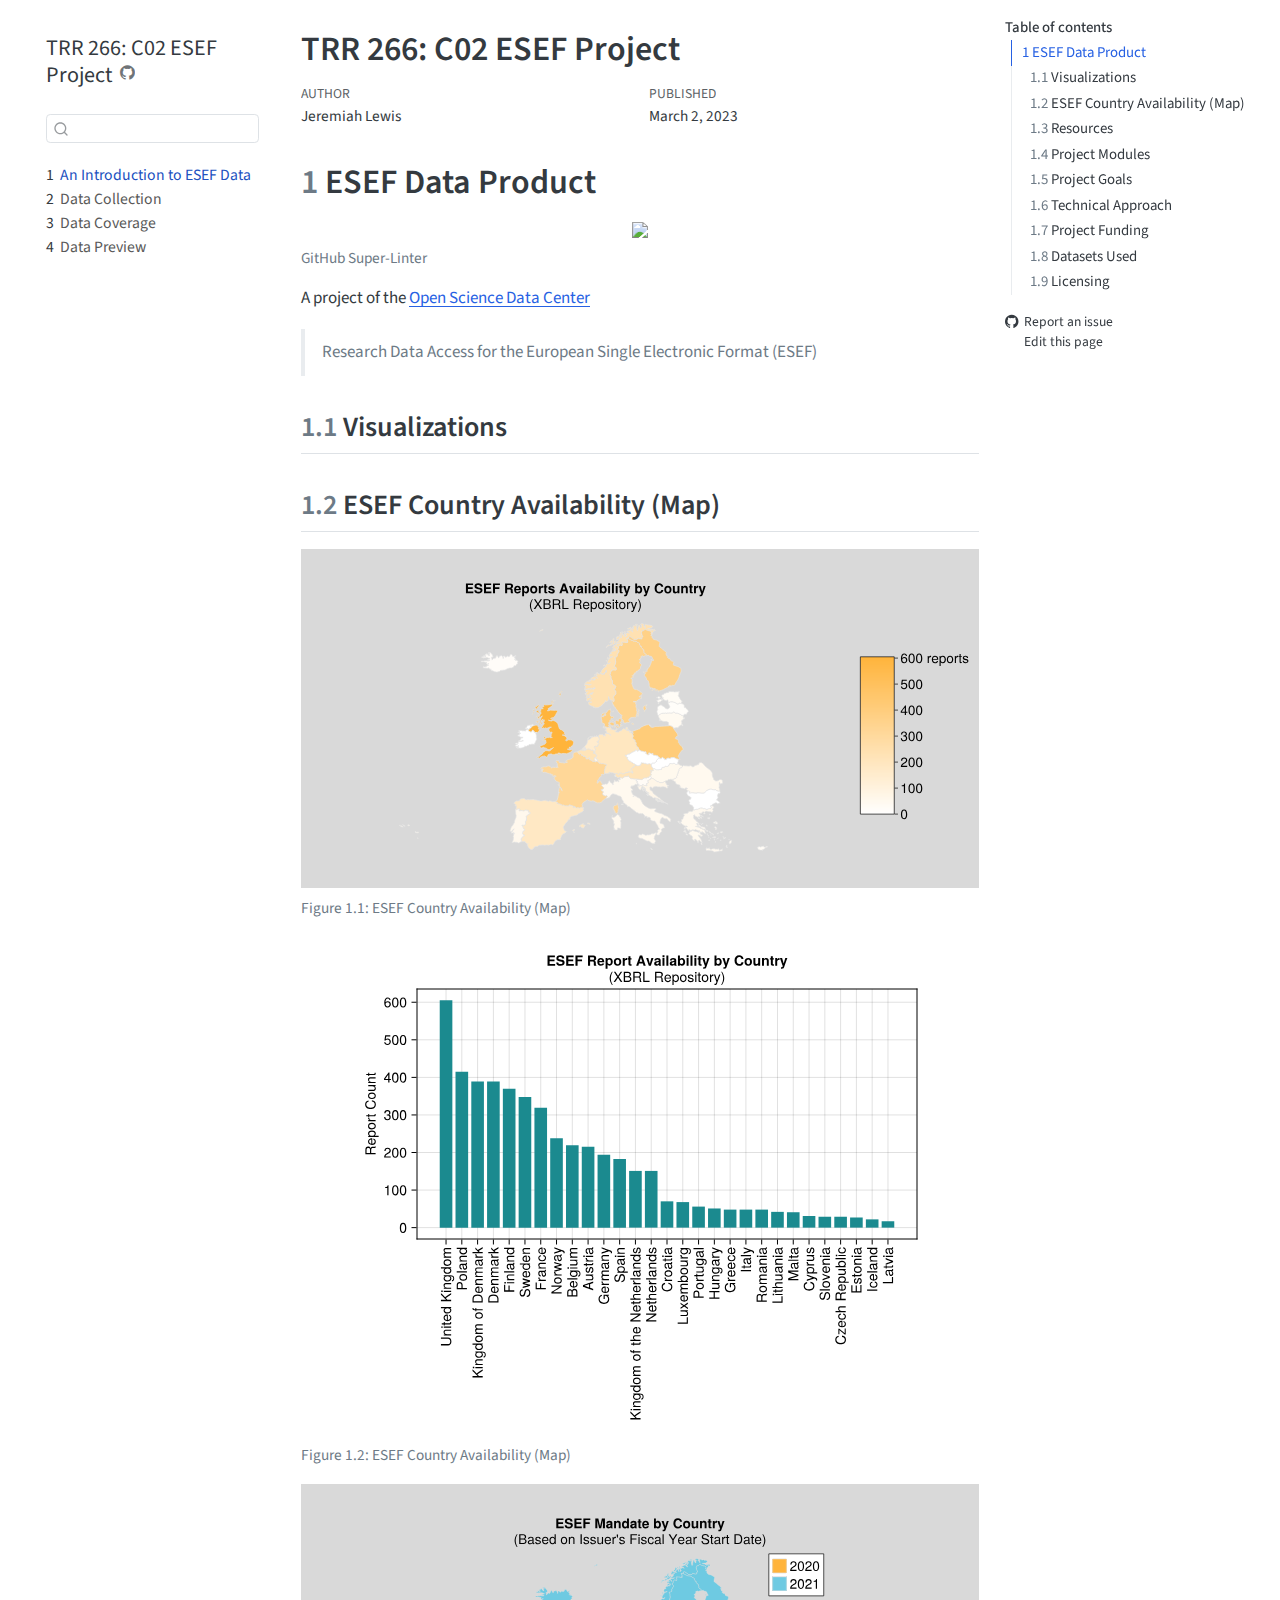
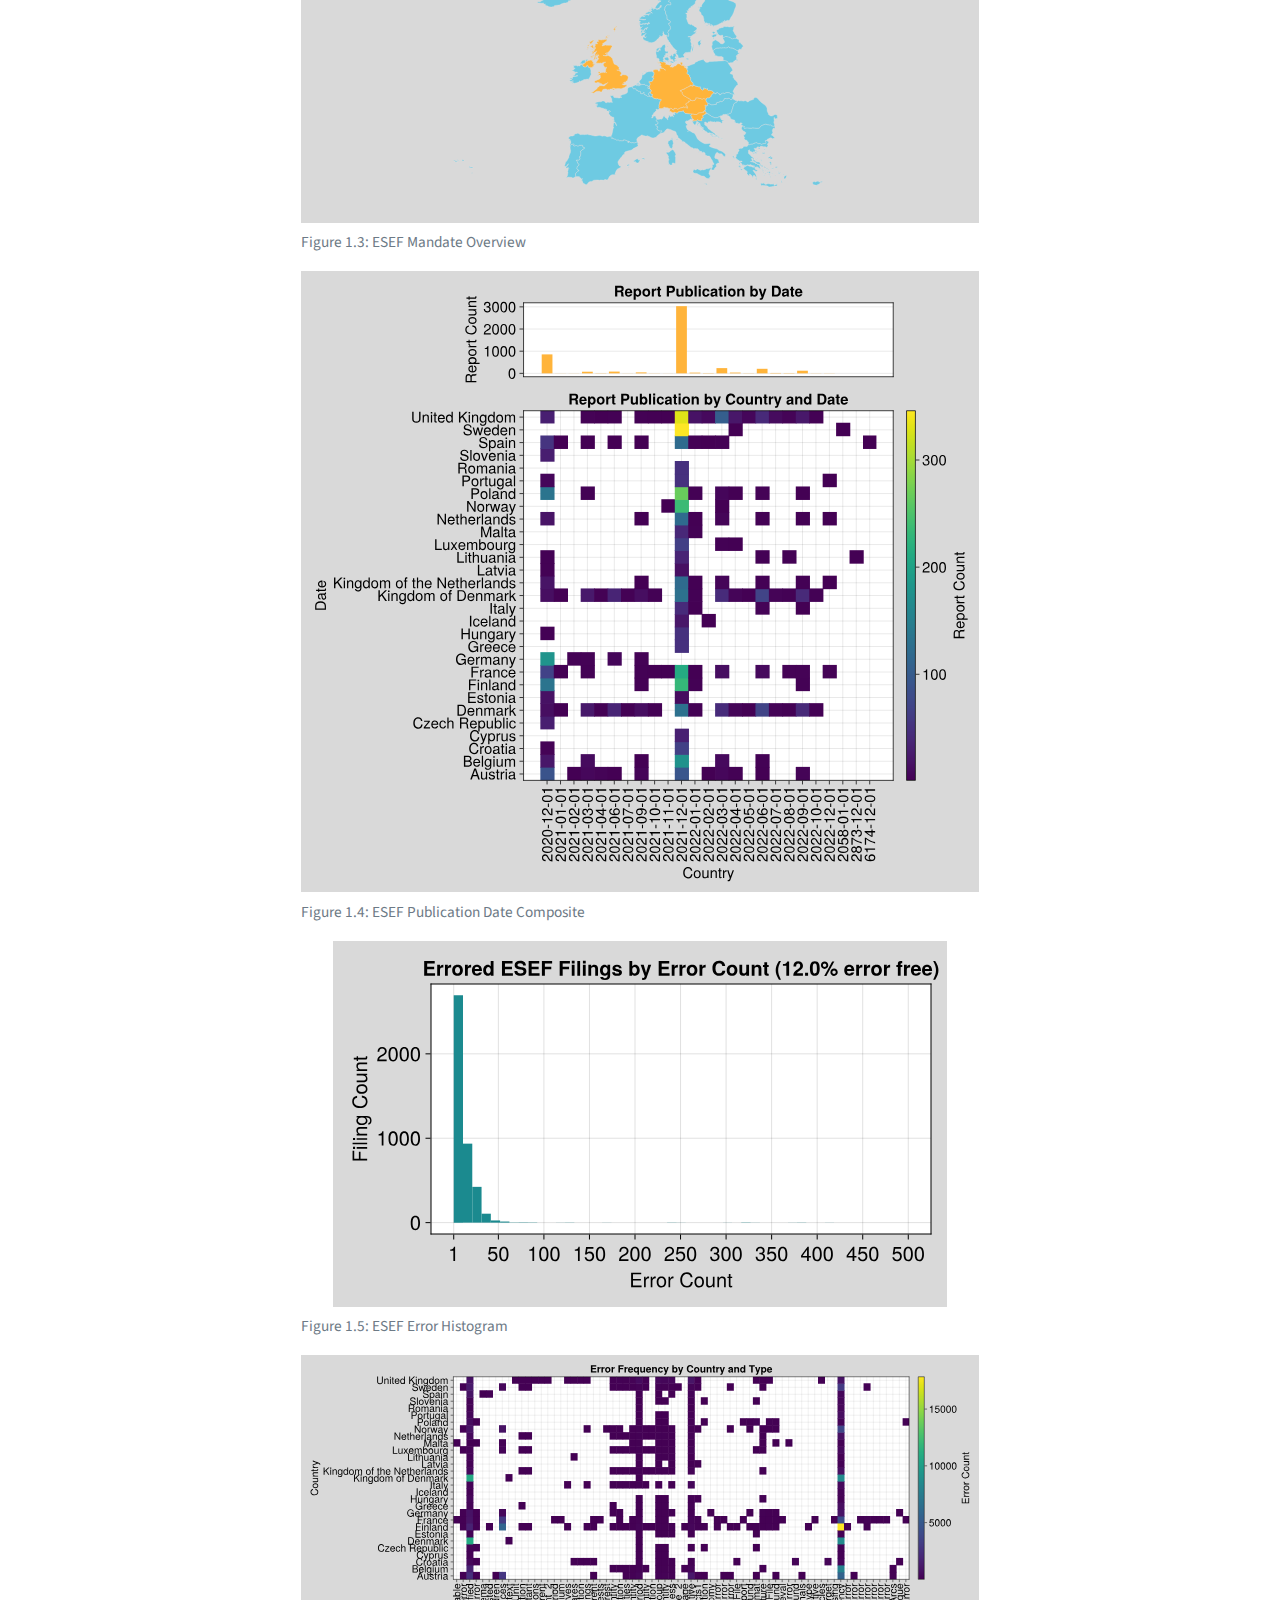
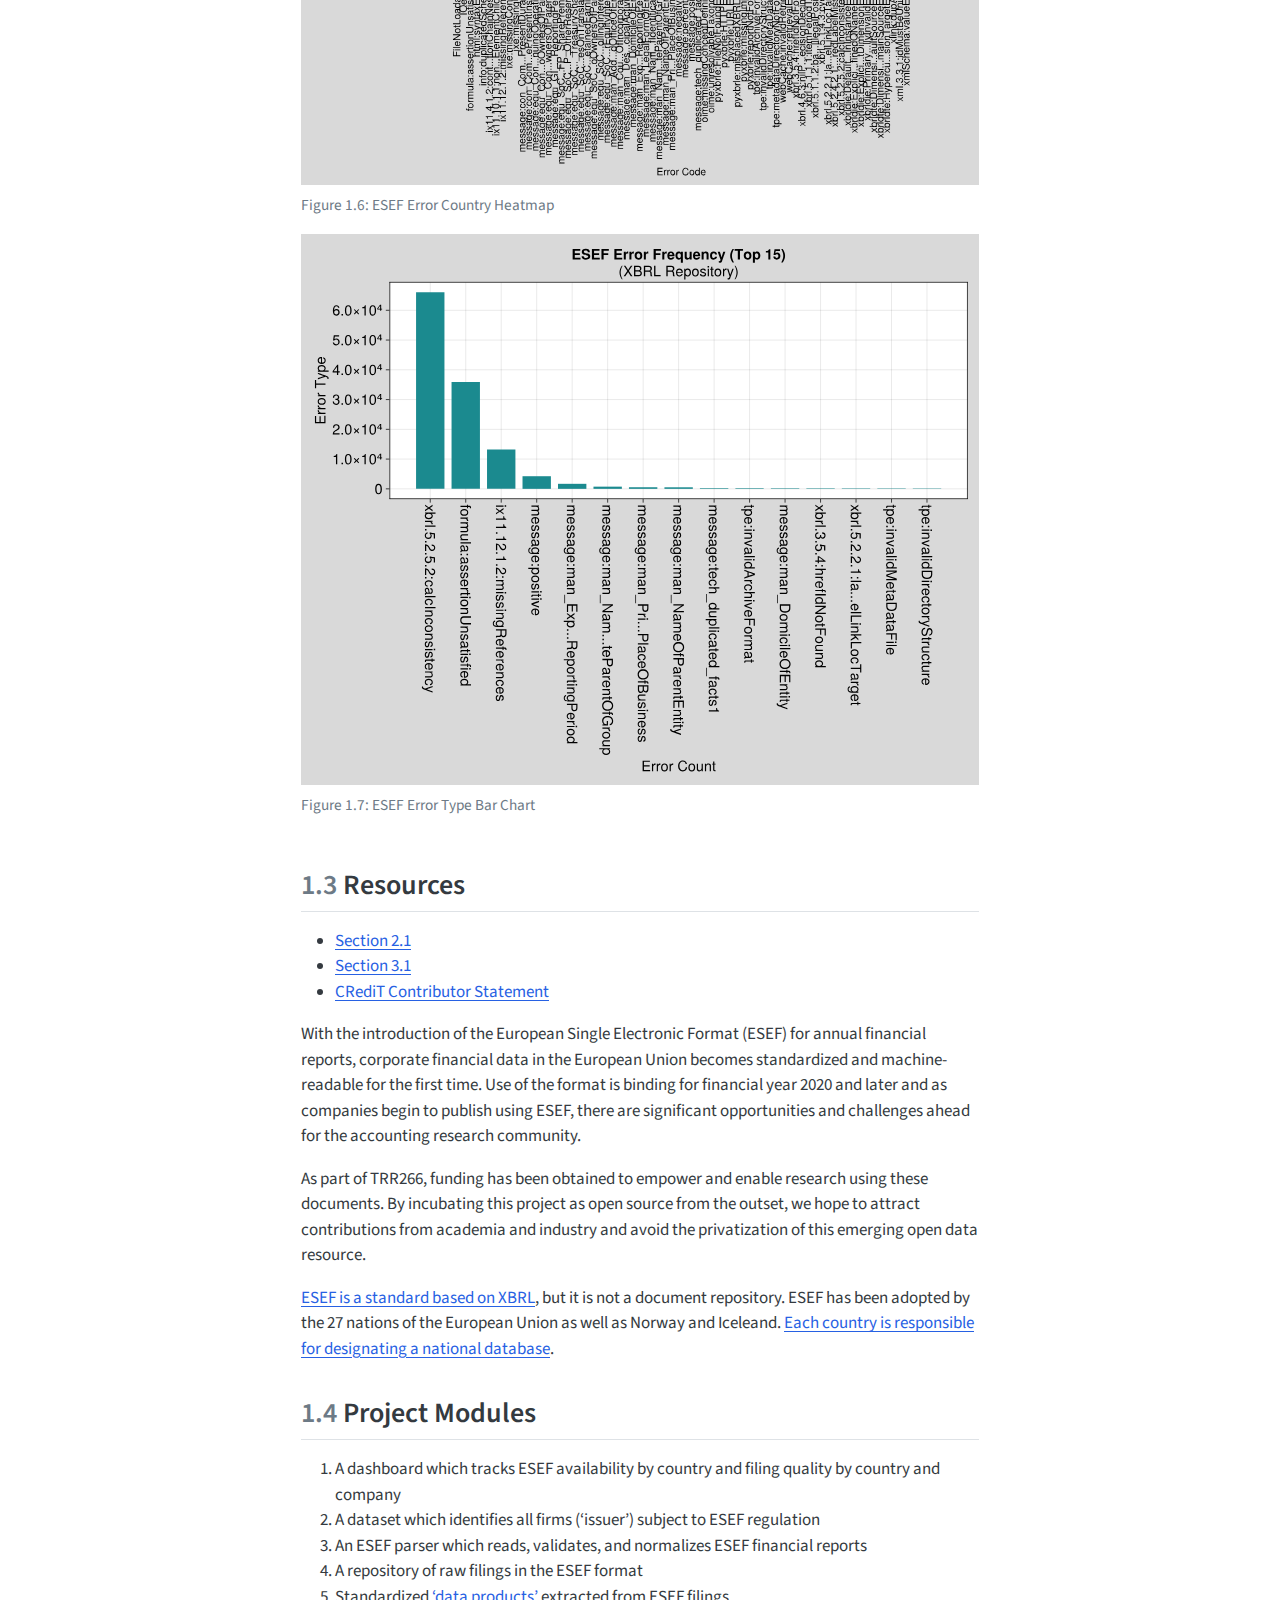
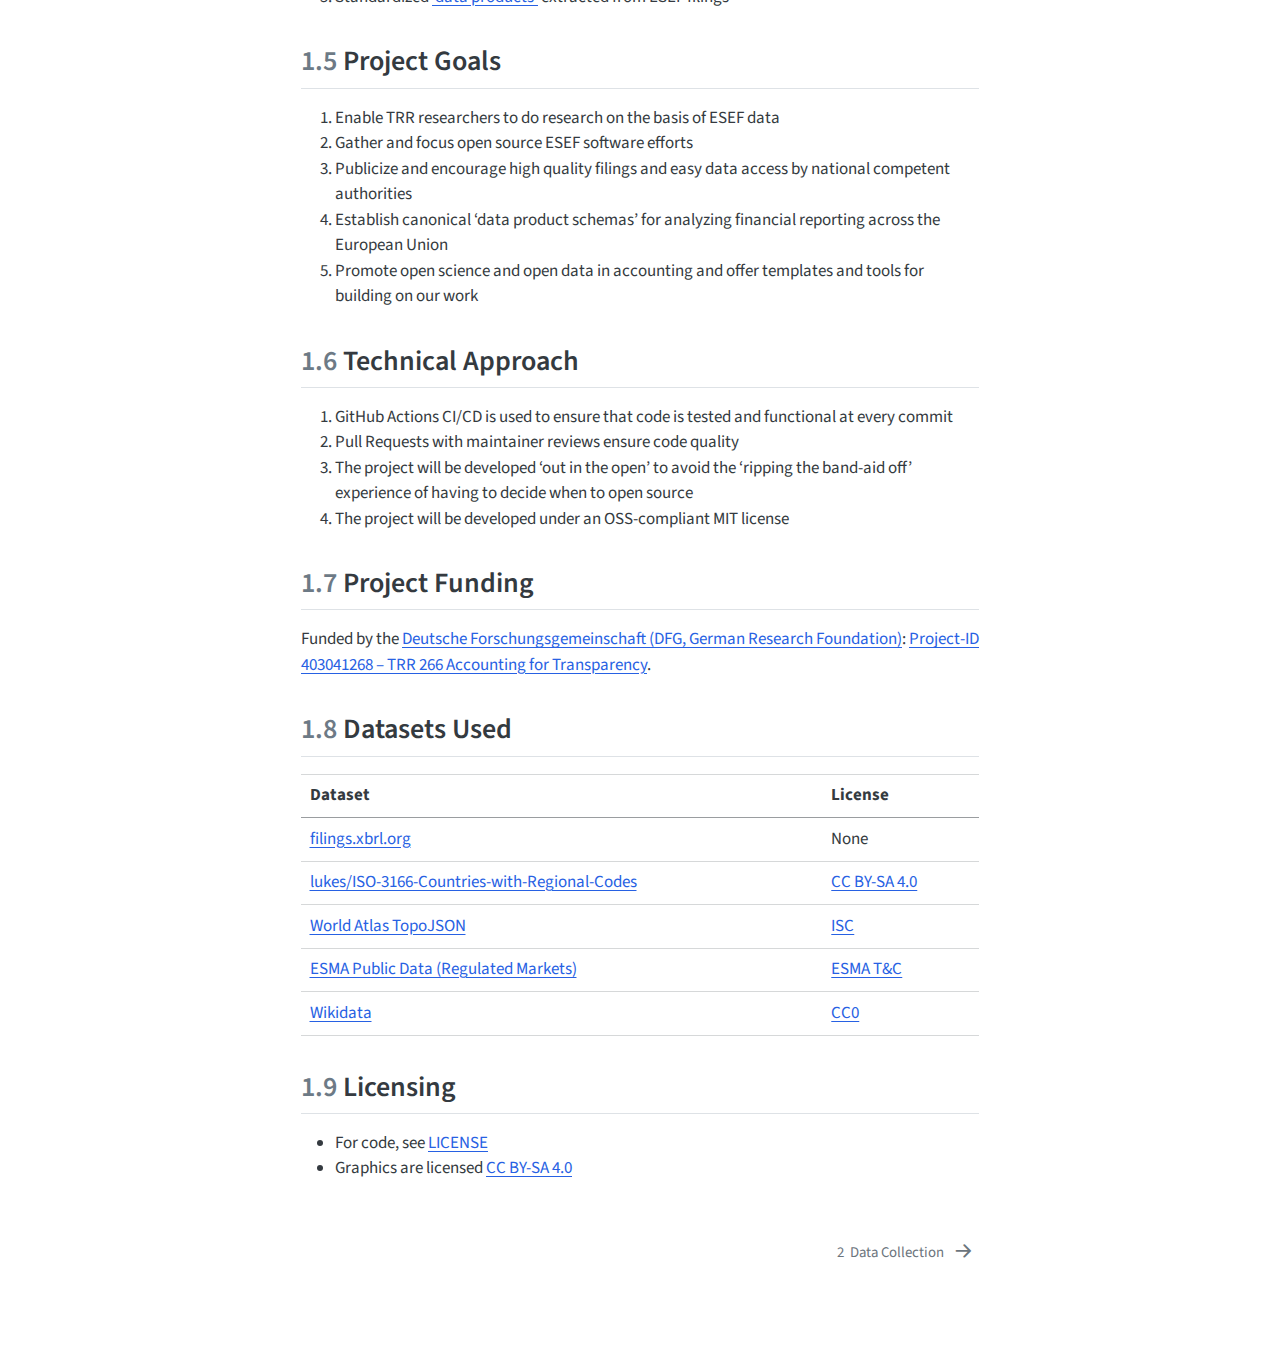
==== commit 8c161df7: "Deploying to gh-pages from @ trr266/esef-website@510e1518b4a02736dd95b491a2e1dfc64dca2582 🚀" ====
--- a/index.html
+++ b/index.html
@@ -2,7 +2,7 @@
 <html xmlns="http://www.w3.org/1999/xhtml" lang="en" xml:lang="en"><head>
 
 <meta charset="utf-8">
-<meta name="generator" content="quarto-1.4.226">
+<meta name="generator" content="quarto-1.7.5">
 
 <meta name="viewport" content="width=device-width, initial-scale=1.0, user-scalable=yes">
 
@@ -38,22 +38,23 @@
 <script src="site_libs/quarto-html/tippy.umd.min.js"></script>
 <script src="site_libs/quarto-html/anchor.min.js"></script>
 <link href="site_libs/quarto-html/tippy.css" rel="stylesheet">
-<link href="site_libs/quarto-html/quarto-syntax-highlighting.css" rel="stylesheet" id="quarto-text-highlighting-styles">
+<link href="site_libs/quarto-html/quarto-syntax-highlighting-ff4371ef257df69894857e99c6ad0d06.css" rel="stylesheet" id="quarto-text-highlighting-styles">
 <script src="site_libs/bootstrap/bootstrap.min.js"></script>
 <link href="site_libs/bootstrap/bootstrap-icons.css" rel="stylesheet">
-<link href="site_libs/bootstrap/bootstrap.min.css" rel="stylesheet" id="quarto-bootstrap" data-mode="light">
+<link href="site_libs/bootstrap/bootstrap-cd7de1037569933fbb609f06423bd096.min.css" rel="stylesheet" append-hash="true" id="quarto-bootstrap" data-mode="light">
 <script id="quarto-search-options" type="application/json">{
   "location": "sidebar",
   "copy-button": false,
   "collapse-after": 3,
   "panel-placement": "start",
   "type": "textbox",
-  "limit": 20,
+  "limit": 50,
   "keyboard-shortcut": [
     "f",
     "/",
     "s"
   ],
+  "show-item-context": false,
   "language": {
     "search-no-results-text": "No results",
     "search-matching-documents-text": "matching documents",
@@ -62,6 +63,7 @@
     "search-more-match-text": "more match in this document",
     "search-more-matches-text": "more matches in this document",
     "search-clear-button-title": "Clear",
+    "search-text-placeholder": "",
     "search-detached-cancel-button-title": "Cancel",
     "search-submit-button-title": "Submit",
     "search-label": "Search"
@@ -77,13 +79,13 @@
   <header id="quarto-header" class="headroom fixed-top">
   <nav class="quarto-secondary-nav">
     <div class="container-fluid d-flex">
-      <button type="button" class="quarto-btn-toggle btn" data-bs-toggle="collapse" data-bs-target="#quarto-sidebar,#quarto-sidebar-glass" aria-controls="quarto-sidebar" aria-expanded="false" aria-label="Toggle sidebar navigation" onclick="if (window.quartoToggleHeadroom) { window.quartoToggleHeadroom(); }">
+      <button type="button" class="quarto-btn-toggle btn" data-bs-toggle="collapse" role="button" data-bs-target=".quarto-sidebar-collapse-item" aria-controls="quarto-sidebar" aria-expanded="false" aria-label="Toggle sidebar navigation" onclick="if (window.quartoToggleHeadroom) { window.quartoToggleHeadroom(); }">
         <i class="bi bi-layout-text-sidebar-reverse"></i>
       </button>
         <nav class="quarto-page-breadcrumbs" aria-label="breadcrumb"><ol class="breadcrumb"><li class="breadcrumb-item"><a href="./index.html"><span class="chapter-number">1</span>&nbsp; <span class="chapter-title">An Introduction to ESEF Data</span></a></li></ol></nav>
-        <a class="flex-grow-1" role="button" data-bs-toggle="collapse" data-bs-target="#quarto-sidebar,#quarto-sidebar-glass" aria-controls="quarto-sidebar" aria-expanded="false" aria-label="Toggle sidebar navigation" onclick="if (window.quartoToggleHeadroom) { window.quartoToggleHeadroom(); }">      
+        <a class="flex-grow-1" role="navigation" data-bs-toggle="collapse" data-bs-target=".quarto-sidebar-collapse-item" aria-controls="quarto-sidebar" aria-expanded="false" aria-label="Toggle sidebar navigation" onclick="if (window.quartoToggleHeadroom) { window.quartoToggleHeadroom(); }">      
         </a>
-      <button type="button" class="btn quarto-search-button" aria-label="" onclick="window.quartoOpenSearch();">
+      <button type="button" class="btn quarto-search-button" aria-label="Search" onclick="window.quartoOpenSearch();">
         <i class="bi bi-search"></i>
       </button>
     </div>
@@ -92,12 +94,12 @@
 <!-- content -->
 <div id="quarto-content" class="quarto-container page-columns page-rows-contents page-layout-article">
 <!-- sidebar -->
-  <nav id="quarto-sidebar" class="sidebar collapse collapse-horizontal sidebar-navigation floating overflow-auto">
+  <nav id="quarto-sidebar" class="sidebar collapse collapse-horizontal quarto-sidebar-collapse-item sidebar-navigation floating overflow-auto">
     <div class="pt-lg-2 mt-2 text-left sidebar-header">
     <div class="sidebar-title mb-0 py-0">
       <a href="./">TRR 266: C02 ESEF Project</a> 
         <div class="sidebar-tools-main">
-    <a href="https://github.com/trr266/esef-website/tree/main/docs/" rel="" title="Source Code" class="quarto-navigation-tool px-1" aria-label="Source Code"><i class="bi bi-github"></i></a>
+    <a href="https://github.com/trr266/esef-website/tree/main/docs/" title="Source Code" class="quarto-navigation-tool px-1" aria-label="Source Code"><i class="bi bi-github"></i></a>
 </div>
     </div>
       </div>
@@ -135,7 +137,7 @@
     </ul>
     </div>
 </nav>
-<div id="quarto-sidebar-glass" data-bs-toggle="collapse" data-bs-target="#quarto-sidebar,#quarto-sidebar-glass"></div>
+<div id="quarto-sidebar-glass" class="quarto-sidebar-collapse-item" data-bs-toggle="collapse" data-bs-target=".quarto-sidebar-collapse-item"></div>
 <!-- margin-sidebar -->
     <div id="quarto-margin-sidebar" class="sidebar margin-sidebar">
         <nav id="TOC" role="doc-toc" class="toc-active">
@@ -187,14 +189,16 @@
   </div>
   
 
+
 </header>
+
 
 <section id="esef-data-product" class="level1" data-number="1">
 <h1 data-number="1"><span class="header-section-number">1</span> ESEF Data Product</h1>
 <div class="quarto-figure quarto-figure-center">
 <figure class="figure">
 <p><a href="https://github.com/marketplace/actions/super-linter"><img src="https://github.com/trr266/esef-website/workflows/Lint%20Code%20Base/badge.svg" class="img-fluid figure-img"></a></p>
-<figcaption class="figure-caption">GitHub Super-Linter</figcaption>
+<figcaption>GitHub Super-Linter</figcaption>
 </figure>
 </div>
 <p>A project of the <a href="https://www.accounting-for-transparency.de/project/open-science-data-center/">Open Science Data Center</a></p>
@@ -206,72 +210,100 @@
 </section>
 <section id="esef-country-availability-map" class="level2" data-number="1.2">
 <h2 data-number="1.2" class="anchored" data-anchor-id="esef-country-availability-map"><span class="header-section-number">1.2</span> ESEF Country Availability (Map)</h2>
-<div id="cell-fig-esef_country_availability_map" class="cell" data-execution_count="3">
-<div class="cell-output cell-output-display" data-execution_count="4">
-<div id="fig-esef_country_availability_map" class="quarto-figure quarto-figure-center anchored">
-<figure class="figure">
-<p><img src="index_files/figure-html/fig-esef_country_availability_map-output-1.svg" class="img-fluid figure-img"></p>
-<figcaption class="figure-caption">Figure&nbsp;1.1: ESEF Country Availability (Map)</figcaption>
+<div id="cell-fig-esef_country_availability_map" class="cell" data-execution_count="1">
+<div class="cell-output cell-output-display" data-execution_count="1">
+<div id="fig-esef_country_availability_map" class="quarto-float quarto-figure quarto-figure-center anchored">
+<figure class="quarto-float quarto-float-fig figure">
+<div aria-describedby="fig-esef_country_availability_map-caption-0ceaefa1-69ba-4598-a22c-09a6ac19f8ca">
+<img src="index_files/figure-html/fig-esef_country_availability_map-output-1.svg" class="img-fluid figure-img">
+</div>
+<figcaption class="quarto-float-caption-bottom quarto-float-caption quarto-float-fig" id="fig-esef_country_availability_map-caption-0ceaefa1-69ba-4598-a22c-09a6ac19f8ca">
+Figure&nbsp;1.1: ESEF Country Availability (Map)
+</figcaption>
 </figure>
 </div>
 </div>
 </div>
-<div id="cell-fig-esef_country_availability_bar" class="cell" data-execution_count="4">
-<div class="cell-output cell-output-display" data-execution_count="5">
-<div id="fig-esef_country_availability_bar" class="quarto-figure quarto-figure-center anchored">
-<figure class="figure">
-<p><img src="index_files/figure-html/fig-esef_country_availability_bar-output-1.svg" class="img-fluid figure-img"></p>
-<figcaption class="figure-caption">Figure&nbsp;1.2: ESEF Country Availability (Map)</figcaption>
+<div id="cell-fig-esef_country_availability_bar" class="cell" data-execution_count="1">
+<div class="cell-output cell-output-display" data-execution_count="1">
+<div id="fig-esef_country_availability_bar" class="quarto-float quarto-figure quarto-figure-center anchored">
+<figure class="quarto-float quarto-float-fig figure">
+<div aria-describedby="fig-esef_country_availability_bar-caption-0ceaefa1-69ba-4598-a22c-09a6ac19f8ca">
+<img src="index_files/figure-html/fig-esef_country_availability_bar-output-1.svg" class="img-fluid figure-img">
+</div>
+<figcaption class="quarto-float-caption-bottom quarto-float-caption quarto-float-fig" id="fig-esef_country_availability_bar-caption-0ceaefa1-69ba-4598-a22c-09a6ac19f8ca">
+Figure&nbsp;1.2: ESEF Country Availability (Map)
+</figcaption>
 </figure>
 </div>
 </div>
 </div>
-<div id="cell-fig-esef_mandate_overview" class="cell" data-execution_count="5">
-<div class="cell-output cell-output-display" data-execution_count="6">
-<div id="fig-esef_mandate_overview" class="quarto-figure quarto-figure-center anchored">
-<figure class="figure">
-<p><img src="index_files/figure-html/fig-esef_mandate_overview-output-1.svg" class="img-fluid figure-img"></p>
-<figcaption class="figure-caption">Figure&nbsp;1.3: ESEF Mandate Overview</figcaption>
+<div id="cell-fig-esef_mandate_overview" class="cell" data-execution_count="1">
+<div class="cell-output cell-output-display" data-execution_count="1">
+<div id="fig-esef_mandate_overview" class="quarto-float quarto-figure quarto-figure-center anchored">
+<figure class="quarto-float quarto-float-fig figure">
+<div aria-describedby="fig-esef_mandate_overview-caption-0ceaefa1-69ba-4598-a22c-09a6ac19f8ca">
+<img src="index_files/figure-html/fig-esef_mandate_overview-output-1.svg" class="img-fluid figure-img">
+</div>
+<figcaption class="quarto-float-caption-bottom quarto-float-caption quarto-float-fig" id="fig-esef_mandate_overview-caption-0ceaefa1-69ba-4598-a22c-09a6ac19f8ca">
+Figure&nbsp;1.3: ESEF Mandate Overview
+</figcaption>
 </figure>
 </div>
 </div>
 </div>
-<div id="cell-fig-esef_publication_date_composite" class="cell" data-execution_count="6">
-<div class="cell-output cell-output-display" data-execution_count="7">
-<div id="fig-esef_publication_date_composite" class="quarto-figure quarto-figure-center anchored">
-<figure class="figure">
-<p><img src="index_files/figure-html/fig-esef_publication_date_composite-output-1.svg" class="img-fluid figure-img"></p>
-<figcaption class="figure-caption">Figure&nbsp;1.4: ESEF Publication Date Composite</figcaption>
+<div id="cell-fig-esef_publication_date_composite" class="cell" data-execution_count="1">
+<div class="cell-output cell-output-display" data-execution_count="1">
+<div id="fig-esef_publication_date_composite" class="quarto-float quarto-figure quarto-figure-center anchored">
+<figure class="quarto-float quarto-float-fig figure">
+<div aria-describedby="fig-esef_publication_date_composite-caption-0ceaefa1-69ba-4598-a22c-09a6ac19f8ca">
+<img src="index_files/figure-html/fig-esef_publication_date_composite-output-1.svg" class="img-fluid figure-img">
+</div>
+<figcaption class="quarto-float-caption-bottom quarto-float-caption quarto-float-fig" id="fig-esef_publication_date_composite-caption-0ceaefa1-69ba-4598-a22c-09a6ac19f8ca">
+Figure&nbsp;1.4: ESEF Publication Date Composite
+</figcaption>
 </figure>
 </div>
 </div>
 </div>
-<div id="cell-fig-esef_error_hist" class="cell" data-execution_count="7">
-<div class="cell-output cell-output-display" data-execution_count="8">
-<div id="fig-esef_error_hist" class="quarto-figure quarto-figure-center anchored">
-<figure class="figure">
-<p><img src="index_files/figure-html/fig-esef_error_hist-output-1.svg" class="img-fluid figure-img"></p>
-<figcaption class="figure-caption">Figure&nbsp;1.5: ESEF Error Histogram</figcaption>
+<div id="cell-fig-esef_error_hist" class="cell" data-execution_count="1">
+<div class="cell-output cell-output-display" data-execution_count="1">
+<div id="fig-esef_error_hist" class="quarto-float quarto-figure quarto-figure-center anchored">
+<figure class="quarto-float quarto-float-fig figure">
+<div aria-describedby="fig-esef_error_hist-caption-0ceaefa1-69ba-4598-a22c-09a6ac19f8ca">
+<img src="index_files/figure-html/fig-esef_error_hist-output-1.svg" class="img-fluid figure-img">
+</div>
+<figcaption class="quarto-float-caption-bottom quarto-float-caption quarto-float-fig" id="fig-esef_error_hist-caption-0ceaefa1-69ba-4598-a22c-09a6ac19f8ca">
+Figure&nbsp;1.5: ESEF Error Histogram
+</figcaption>
 </figure>
 </div>
 </div>
 </div>
-<div id="cell-fig-esef_error_country_heatmap" class="cell" data-execution_count="8">
-<div class="cell-output cell-output-display" data-execution_count="9">
-<div id="fig-esef_error_country_heatmap" class="quarto-figure quarto-figure-center anchored">
-<figure class="figure">
-<p><img src="index_files/figure-html/fig-esef_error_country_heatmap-output-1.svg" class="img-fluid figure-img"></p>
-<figcaption class="figure-caption">Figure&nbsp;1.6: ESEF Error Country Heatmap</figcaption>
+<div id="cell-fig-esef_error_country_heatmap" class="cell" data-execution_count="1">
+<div class="cell-output cell-output-display" data-execution_count="1">
+<div id="fig-esef_error_country_heatmap" class="quarto-float quarto-figure quarto-figure-center anchored">
+<figure class="quarto-float quarto-float-fig figure">
+<div aria-describedby="fig-esef_error_country_heatmap-caption-0ceaefa1-69ba-4598-a22c-09a6ac19f8ca">
+<img src="index_files/figure-html/fig-esef_error_country_heatmap-output-1.svg" class="img-fluid figure-img">
+</div>
+<figcaption class="quarto-float-caption-bottom quarto-float-caption quarto-float-fig" id="fig-esef_error_country_heatmap-caption-0ceaefa1-69ba-4598-a22c-09a6ac19f8ca">
+Figure&nbsp;1.6: ESEF Error Country Heatmap
+</figcaption>
 </figure>
 </div>
 </div>
 </div>
-<div id="cell-fig-esef_error_type_freq_bar" class="cell" data-execution_count="9">
-<div class="cell-output cell-output-display" data-execution_count="10">
-<div id="fig-esef_error_type_freq_bar" class="quarto-figure quarto-figure-center anchored">
-<figure class="figure">
-<p><img src="index_files/figure-html/fig-esef_error_type_freq_bar-output-1.svg" class="img-fluid figure-img"></p>
-<figcaption class="figure-caption">Figure&nbsp;1.7: ESEF Error Type Bar Chart</figcaption>
+<div id="cell-fig-esef_error_type_freq_bar" class="cell" data-execution_count="1">
+<div class="cell-output cell-output-display" data-execution_count="1">
+<div id="fig-esef_error_type_freq_bar" class="quarto-float quarto-figure quarto-figure-center anchored">
+<figure class="quarto-float quarto-float-fig figure">
+<div aria-describedby="fig-esef_error_type_freq_bar-caption-0ceaefa1-69ba-4598-a22c-09a6ac19f8ca">
+<img src="index_files/figure-html/fig-esef_error_type_freq_bar-output-1.svg" class="img-fluid figure-img">
+</div>
+<figcaption class="quarto-float-caption-bottom quarto-float-caption quarto-float-fig" id="fig-esef_error_type_freq_bar-caption-0ceaefa1-69ba-4598-a22c-09a6ac19f8ca">
+Figure&nbsp;1.7: ESEF Error Type Bar Chart
+</figcaption>
 </figure>
 </div>
 </div>
@@ -280,8 +312,8 @@
 <section id="resources" class="level2" data-number="1.3">
 <h2 data-number="1.3" class="anchored" data-anchor-id="resources"><span class="header-section-number">1.3</span> Resources</h2>
 <ul>
-<li><a href="data-collection.html#sec-data-availability" class="quarto-xref"><span>Section&nbsp;2.1</span></a></li>
-<li><a href="data-coverage.html#sec-data-coverage" class="quarto-xref"><span>Section&nbsp;3.1</span></a></li>
+<li><a href="data-collection.html#sec-data-availability" class="quarto-xref"><span>Section 2.1</span></a></li>
+<li><a href="data-coverage.html#sec-data-coverage" class="quarto-xref"><span>Section 3.1</span></a></li>
 <li><a href="docs/contributors.yaml">CRediT Contributor Statement</a></li>
 </ul>
 <p>With the introduction of the European Single Electronic Format (ESEF) for annual financial reports, corporate financial data in the European Union becomes standardized and machine-readable for the first time. Use of the format is binding for financial year 2020 and later and as companies begin to publish using ESEF, there are significant opportunities and challenges ahead for the accounting research community.</p>
@@ -323,7 +355,7 @@
 </section>
 <section id="datasets-used" class="level2" data-number="1.8">
 <h2 data-number="1.8" class="anchored" data-anchor-id="datasets-used"><span class="header-section-number">1.8</span> Datasets Used</h2>
-<table class="table">
+<table class="caption-top table">
 <thead>
 <tr class="header">
 <th>Dataset</th>
@@ -401,18 +433,7 @@
     }
     return false;
   }
-  const clipboard = new window.ClipboardJS('.code-copy-button', {
-    text: function(trigger) {
-      const codeEl = trigger.previousElementSibling.cloneNode(true);
-      for (const childEl of codeEl.children) {
-        if (isCodeAnnotation(childEl)) {
-          childEl.remove();
-        }
-      }
-      return codeEl.innerText;
-    }
-  });
-  clipboard.on('success', function(e) {
+  const onCopySuccess = function(e) {
     // button target
     const button = e.trigger;
     // don't keep focus
@@ -444,7 +465,45 @@
     }, 1000);
     // clear code selection
     e.clearSelection();
+  }
+  const getTextToCopy = function(trigger) {
+      const codeEl = trigger.previousElementSibling.cloneNode(true);
+      for (const childEl of codeEl.children) {
+        if (isCodeAnnotation(childEl)) {
+          childEl.remove();
+        }
+      }
+      return codeEl.innerText;
+  }
+  const clipboard = new window.ClipboardJS('.code-copy-button:not([data-in-quarto-modal])', {
+    text: getTextToCopy
   });
+  clipboard.on('success', onCopySuccess);
+  if (window.document.getElementById('quarto-embedded-source-code-modal')) {
+    const clipboardModal = new window.ClipboardJS('.code-copy-button[data-in-quarto-modal]', {
+      text: getTextToCopy,
+      container: window.document.getElementById('quarto-embedded-source-code-modal')
+    });
+    clipboardModal.on('success', onCopySuccess);
+  }
+    var localhostRegex = new RegExp(/^(?:http|https):\/\/localhost\:?[0-9]*\//);
+    var mailtoRegex = new RegExp(/^mailto:/);
+      var filterRegex = new RegExp('/' + window.location.host + '/');
+    var isInternal = (href) => {
+        return filterRegex.test(href) || localhostRegex.test(href) || mailtoRegex.test(href);
+    }
+    // Inspect non-navigation links and adorn them if external
+ 	var links = window.document.querySelectorAll('a[href]:not(.nav-link):not(.navbar-brand):not(.toc-action):not(.sidebar-link):not(.sidebar-item-toggle):not(.pagination-link):not(.no-external):not([aria-hidden]):not(.dropdown-item):not(.quarto-navigation-tool):not(.about-link)');
+    for (var i=0; i<links.length; i++) {
+      const link = links[i];
+      if (!isInternal(link.href)) {
+        // undo the damage that might have been done by quarto-nav.js in the case of
+        // links that we want to consider external
+        if (link.dataset.originalHref !== undefined) {
+          link.href = link.dataset.originalHref;
+        }
+      }
+    }
   function tippyHover(el, contentFn, onTriggerFn, onUntriggerFn) {
     const config = {
       allowHTML: true,
@@ -479,24 +538,63 @@
       try { href = new URL(href).hash; } catch {}
       const id = href.replace(/^#\/?/, "");
       const note = window.document.getElementById(id);
-      return note.innerHTML;
+      if (note) {
+        return note.innerHTML;
+      } else {
+        return "";
+      }
     });
   }
   const xrefs = window.document.querySelectorAll('a.quarto-xref');
   const processXRef = (id, note) => {
-    if (id.startsWith('sec-')) {
+    // Strip column container classes
+    const stripColumnClz = (el) => {
+      el.classList.remove("page-full", "page-columns");
+      if (el.children) {
+        for (const child of el.children) {
+          stripColumnClz(child);
+        }
+      }
+    }
+    stripColumnClz(note)
+    if (id === null || id.startsWith('sec-')) {
       // Special case sections, only their first couple elements
       const container = document.createElement("div");
       if (note.children && note.children.length > 2) {
-        for (let i = 0; i < 2; i++) {
-          container.appendChild(note.children[i].cloneNode(true));
+        container.appendChild(note.children[0].cloneNode(true));
+        for (let i = 1; i < note.children.length; i++) {
+          const child = note.children[i];
+          if (child.tagName === "P" && child.innerText === "") {
+            continue;
+          } else {
+            container.appendChild(child.cloneNode(true));
+            break;
+          }
+        }
+        if (window.Quarto?.typesetMath) {
+          window.Quarto.typesetMath(container);
         }
         return container.innerHTML
       } else {
+        if (window.Quarto?.typesetMath) {
+          window.Quarto.typesetMath(note);
+        }
         return note.innerHTML;
       }
     } else {
-      return note.innerHTML;
+      // Remove any anchor links if they are present
+      const anchorLink = note.querySelector('a.anchorjs-link');
+      if (anchorLink) {
+        anchorLink.remove();
+      }
+      if (window.Quarto?.typesetMath) {
+        window.Quarto.typesetMath(note);
+      }
+      if (note.classList.contains("callout")) {
+        return note.outerHTML;
+      } else {
+        return note.innerHTML;
+      }
     }
   }
   for (var i=0; i<xrefs.length; i++) {
@@ -505,27 +603,56 @@
       instance.disable();
       let url = xref.getAttribute('href');
       let hash = undefined; 
-      try { hash = new URL(url).hash; } catch {}
-      const id = hash.replace(/^#\/?/, "");
-      const note = window.document.getElementById(id);
-      if (note !== null) {
-        try {
-          const html = processXRef(id, note);
-          instance.setContent(html);
-        } finally {
-          instance.enable();
-          instance.show();
-        }
+      if (url.startsWith('#')) {
+        hash = url;
       } else {
-        // See if we can fetch this
-        fetch(url.split('#')[0])
+        try { hash = new URL(url).hash; } catch {}
+      }
+      if (hash) {
+        const id = hash.replace(/^#\/?/, "");
+        const note = window.document.getElementById(id);
+        if (note !== null) {
+          try {
+            const html = processXRef(id, note.cloneNode(true));
+            instance.setContent(html);
+          } finally {
+            instance.enable();
+            instance.show();
+          }
+        } else {
+          // See if we can fetch this
+          fetch(url.split('#')[0])
+          .then(res => res.text())
+          .then(html => {
+            const parser = new DOMParser();
+            const htmlDoc = parser.parseFromString(html, "text/html");
+            const note = htmlDoc.getElementById(id);
+            if (note !== null) {
+              const html = processXRef(id, note);
+              instance.setContent(html);
+            } 
+          }).finally(() => {
+            instance.enable();
+            instance.show();
+          });
+        }
+      } else {
+        // See if we can fetch a full url (with no hash to target)
+        // This is a special case and we should probably do some content thinning / targeting
+        fetch(url)
         .then(res => res.text())
         .then(html => {
           const parser = new DOMParser();
           const htmlDoc = parser.parseFromString(html, "text/html");
-          const note = htmlDoc.getElementById(id);
+          const note = htmlDoc.querySelector('main.content');
           if (note !== null) {
-            const html = processXRef(id, note);
+            // This should only happen for chapter cross references
+            // (since there is no id in the URL)
+            // remove the first header
+            if (note.children.length > 0 && note.children[0].tagName === "HEADER") {
+              note.children[0].remove();
+            }
+            const html = processXRef(null, note);
             instance.setContent(html);
           } 
         }).finally(() => {
@@ -603,6 +730,32 @@
         });
         selectedAnnoteEl = undefined;
       };
+        // Handle positioning of the toggle
+    window.addEventListener(
+      "resize",
+      throttle(() => {
+        elRect = undefined;
+        if (selectedAnnoteEl) {
+          selectCodeLines(selectedAnnoteEl);
+        }
+      }, 10)
+    );
+    function throttle(fn, ms) {
+    let throttle = false;
+    let timer;
+      return (...args) => {
+        if(!throttle) { // first call gets through
+            fn.apply(this, args);
+            throttle = true;
+        } else { // all the others get throttled
+            if(timer) clearTimeout(timer); // cancel #2
+            timer = setTimeout(() => {
+              fn.apply(this, args);
+              timer = throttle = false;
+            }, ms);
+        }
+      };
+    }
       // Attach click handler to the DT
       const annoteDls = window.document.querySelectorAll('dt[data-target-cell]');
       for (const annoteDlNode of annoteDls) {
@@ -666,7 +819,7 @@
   <div class="nav-page nav-page-previous">
   </div>
   <div class="nav-page nav-page-next">
-      <a href="./data-collection.html" class="pagination-link">
+      <a href="./data-collection.html" class="pagination-link" aria-label="Data Collection">
         <span class="nav-page-text"><span class="chapter-number">2</span>&nbsp; <span class="chapter-title">Data Collection</span></span> <i class="bi bi-arrow-right-short"></i>
       </a>
   </div>
@@ -676,4 +829,4 @@
 
 
 
-</body></html>+<footer class="footer"><div class="nav-footer"><div class="nav-footer-center"><div class="toc-actions d-sm-block d-md-none"><ul><li><a href="https://github.com/trr266/esef-website/issues/new" class="toc-action"><i class="bi bi-github"></i>Report an issue</a></li><li><a href="https://github.com/trr266/esef-website/edit/main/docs/index.qmd" class="toc-action"><i class="bi empty"></i>Edit this page</a></li></ul></div></div></div></footer></body></html>--- a/site_libs/quarto-html/quarto-syntax-highlighting-ff4371ef257df69894857e99c6ad0d06.css
+++ b/site_libs/quarto-html/quarto-syntax-highlighting-ff4371ef257df69894857e99c6ad0d06.css
@@ -0,0 +1,205 @@
+/* quarto syntax highlight colors */
+:root {
+  --quarto-hl-ot-color: #003B4F;
+  --quarto-hl-at-color: #657422;
+  --quarto-hl-ss-color: #20794D;
+  --quarto-hl-an-color: #5E5E5E;
+  --quarto-hl-fu-color: #4758AB;
+  --quarto-hl-st-color: #20794D;
+  --quarto-hl-cf-color: #003B4F;
+  --quarto-hl-op-color: #5E5E5E;
+  --quarto-hl-er-color: #AD0000;
+  --quarto-hl-bn-color: #AD0000;
+  --quarto-hl-al-color: #AD0000;
+  --quarto-hl-va-color: #111111;
+  --quarto-hl-bu-color: inherit;
+  --quarto-hl-ex-color: inherit;
+  --quarto-hl-pp-color: #AD0000;
+  --quarto-hl-in-color: #5E5E5E;
+  --quarto-hl-vs-color: #20794D;
+  --quarto-hl-wa-color: #5E5E5E;
+  --quarto-hl-do-color: #5E5E5E;
+  --quarto-hl-im-color: #00769E;
+  --quarto-hl-ch-color: #20794D;
+  --quarto-hl-dt-color: #AD0000;
+  --quarto-hl-fl-color: #AD0000;
+  --quarto-hl-co-color: #5E5E5E;
+  --quarto-hl-cv-color: #5E5E5E;
+  --quarto-hl-cn-color: #8f5902;
+  --quarto-hl-sc-color: #5E5E5E;
+  --quarto-hl-dv-color: #AD0000;
+  --quarto-hl-kw-color: #003B4F;
+}
+
+/* other quarto variables */
+:root {
+  --quarto-font-monospace: SFMono-Regular, Menlo, Monaco, Consolas, "Liberation Mono", "Courier New", monospace;
+}
+
+pre > code.sourceCode > span {
+  color: #003B4F;
+}
+
+code span {
+  color: #003B4F;
+}
+
+code.sourceCode > span {
+  color: #003B4F;
+}
+
+div.sourceCode,
+div.sourceCode pre.sourceCode {
+  color: #003B4F;
+}
+
+code span.ot {
+  color: #003B4F;
+  font-style: inherit;
+}
+
+code span.at {
+  color: #657422;
+  font-style: inherit;
+}
+
+code span.ss {
+  color: #20794D;
+  font-style: inherit;
+}
+
+code span.an {
+  color: #5E5E5E;
+  font-style: inherit;
+}
+
+code span.fu {
+  color: #4758AB;
+  font-style: inherit;
+}
+
+code span.st {
+  color: #20794D;
+  font-style: inherit;
+}
+
+code span.cf {
+  color: #003B4F;
+  font-weight: bold;
+  font-style: inherit;
+}
+
+code span.op {
+  color: #5E5E5E;
+  font-style: inherit;
+}
+
+code span.er {
+  color: #AD0000;
+  font-style: inherit;
+}
+
+code span.bn {
+  color: #AD0000;
+  font-style: inherit;
+}
+
+code span.al {
+  color: #AD0000;
+  font-style: inherit;
+}
+
+code span.va {
+  color: #111111;
+  font-style: inherit;
+}
+
+code span.bu {
+  font-style: inherit;
+}
+
+code span.ex {
+  font-style: inherit;
+}
+
+code span.pp {
+  color: #AD0000;
+  font-style: inherit;
+}
+
+code span.in {
+  color: #5E5E5E;
+  font-style: inherit;
+}
+
+code span.vs {
+  color: #20794D;
+  font-style: inherit;
+}
+
+code span.wa {
+  color: #5E5E5E;
+  font-style: italic;
+}
+
+code span.do {
+  color: #5E5E5E;
+  font-style: italic;
+}
+
+code span.im {
+  color: #00769E;
+  font-style: inherit;
+}
+
+code span.ch {
+  color: #20794D;
+  font-style: inherit;
+}
+
+code span.dt {
+  color: #AD0000;
+  font-style: inherit;
+}
+
+code span.fl {
+  color: #AD0000;
+  font-style: inherit;
+}
+
+code span.co {
+  color: #5E5E5E;
+  font-style: inherit;
+}
+
+code span.cv {
+  color: #5E5E5E;
+  font-style: italic;
+}
+
+code span.cn {
+  color: #8f5902;
+  font-style: inherit;
+}
+
+code span.sc {
+  color: #5E5E5E;
+  font-style: inherit;
+}
+
+code span.dv {
+  color: #AD0000;
+  font-style: inherit;
+}
+
+code span.kw {
+  color: #003B4F;
+  font-weight: bold;
+  font-style: inherit;
+}
+
+.prevent-inlining {
+  content: "</";
+}
+
+/*# sourceMappingURL=b3f176ee5333b1059064ce213e5a7f79.css.map */
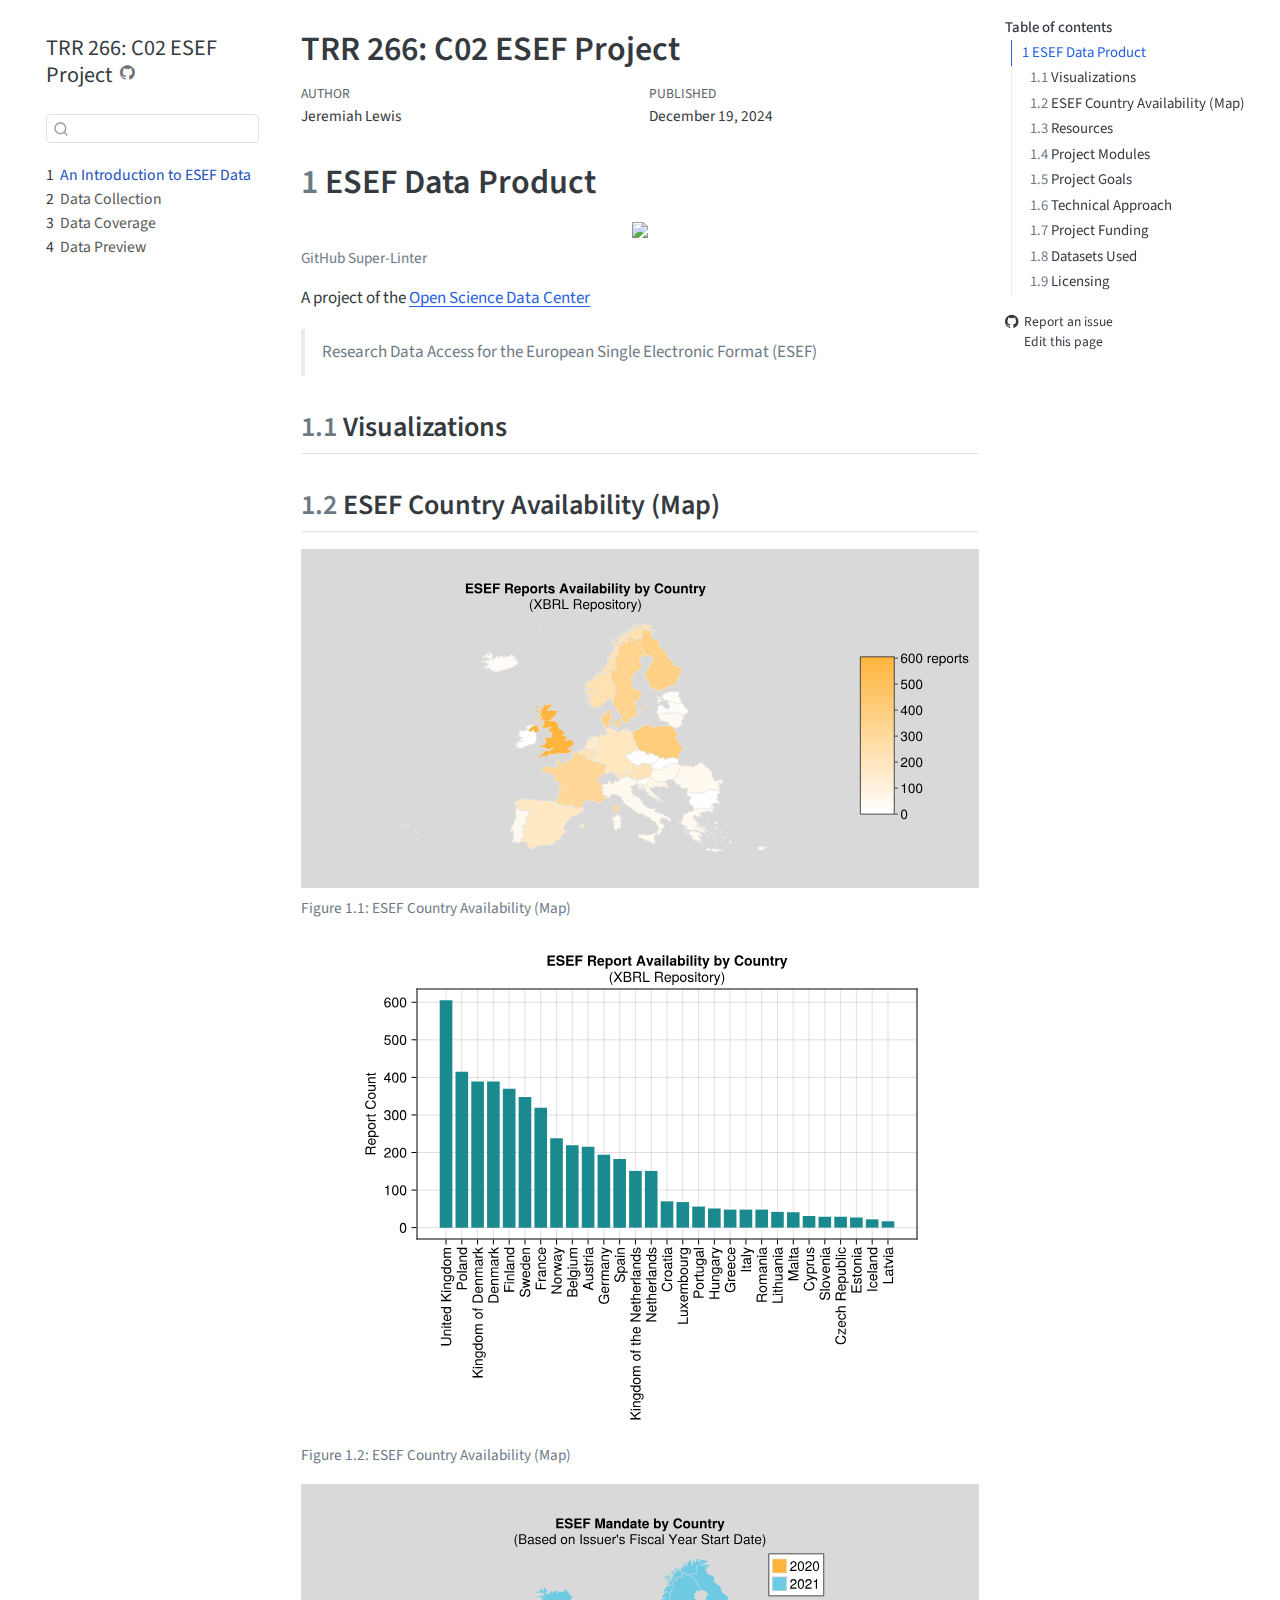
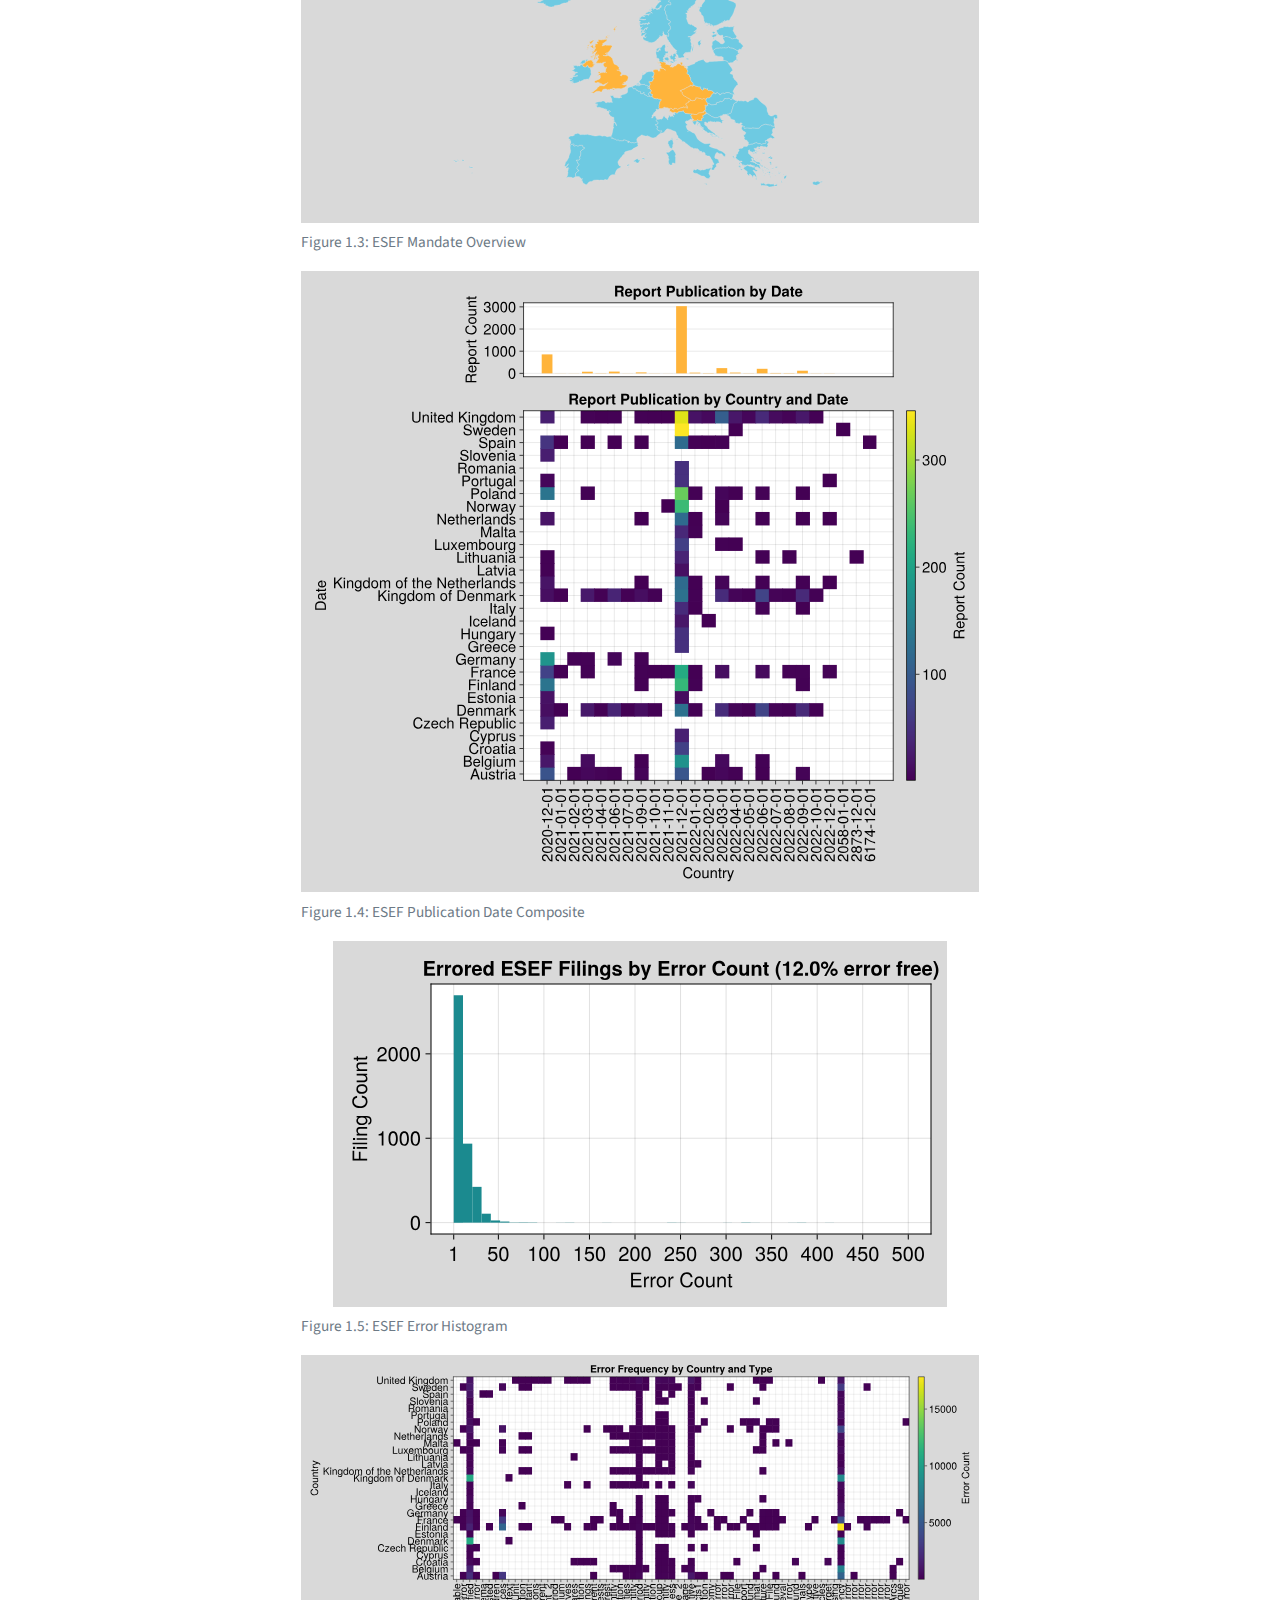
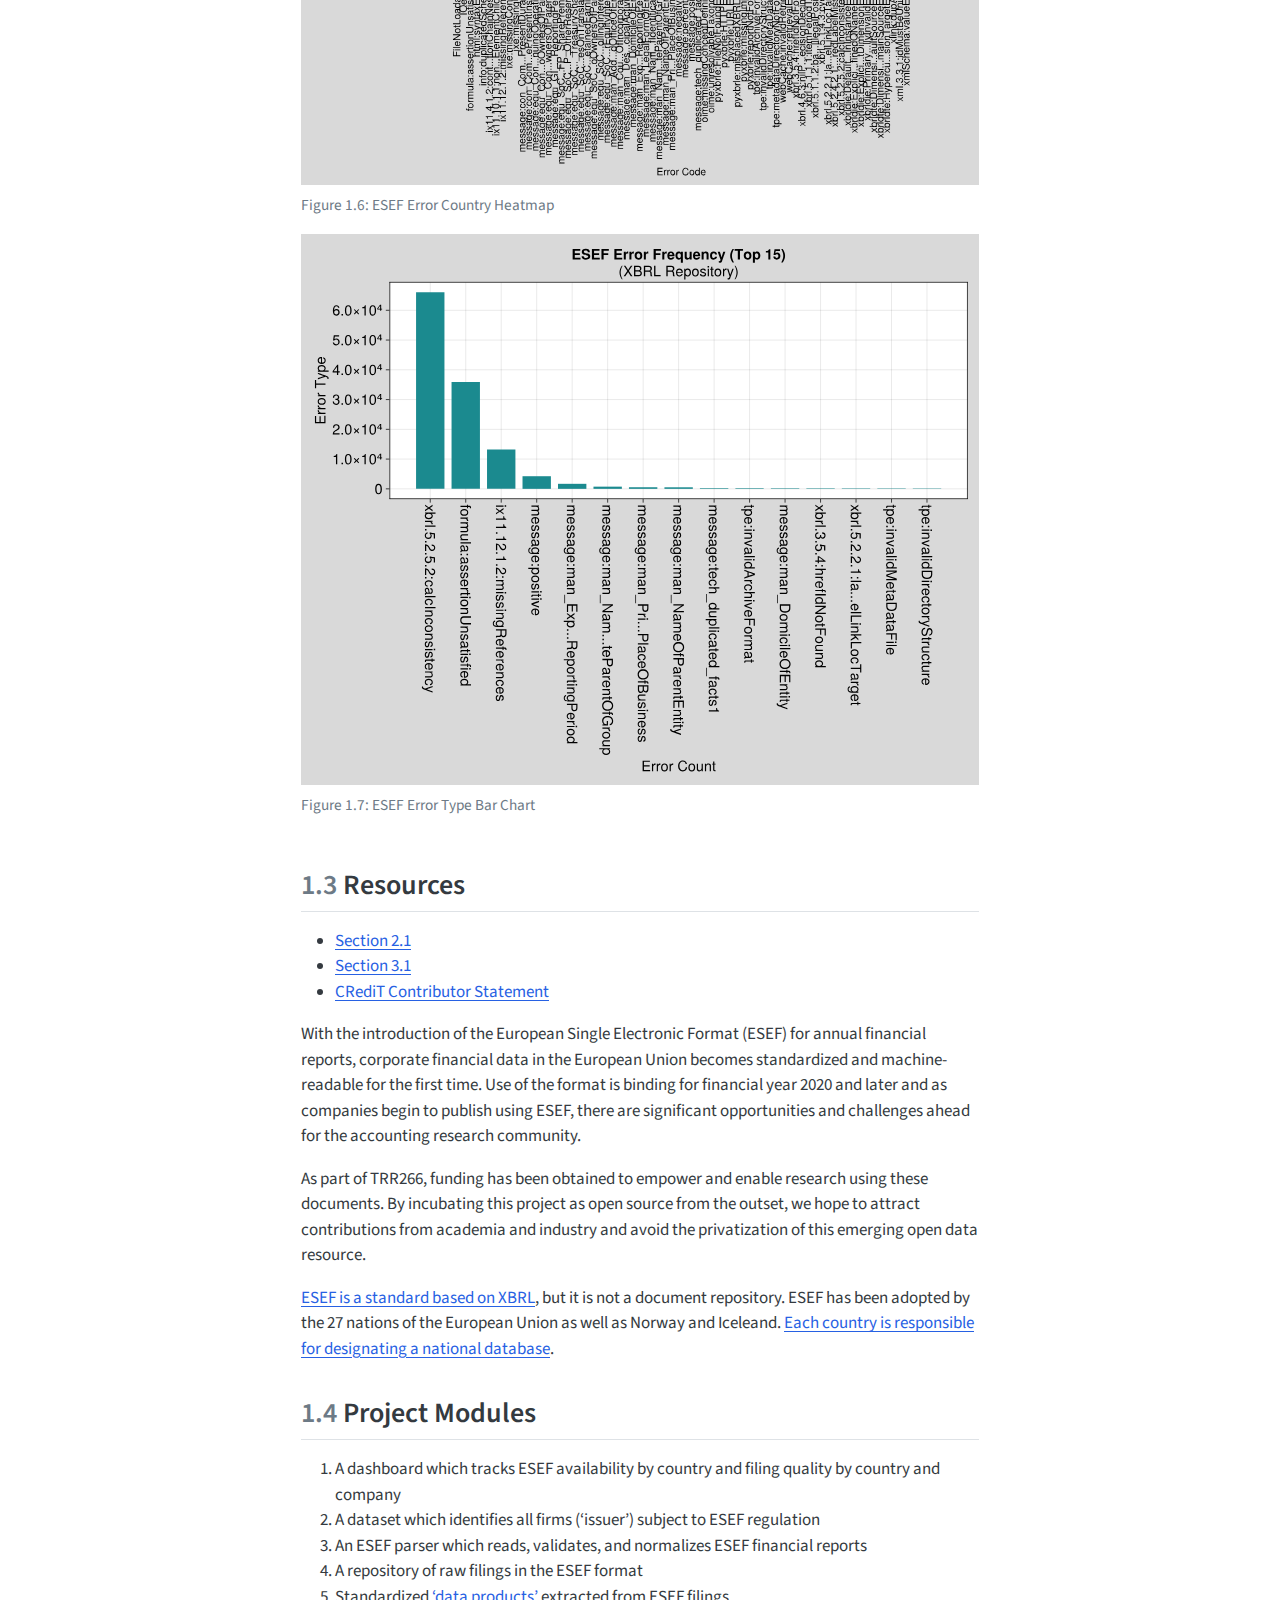
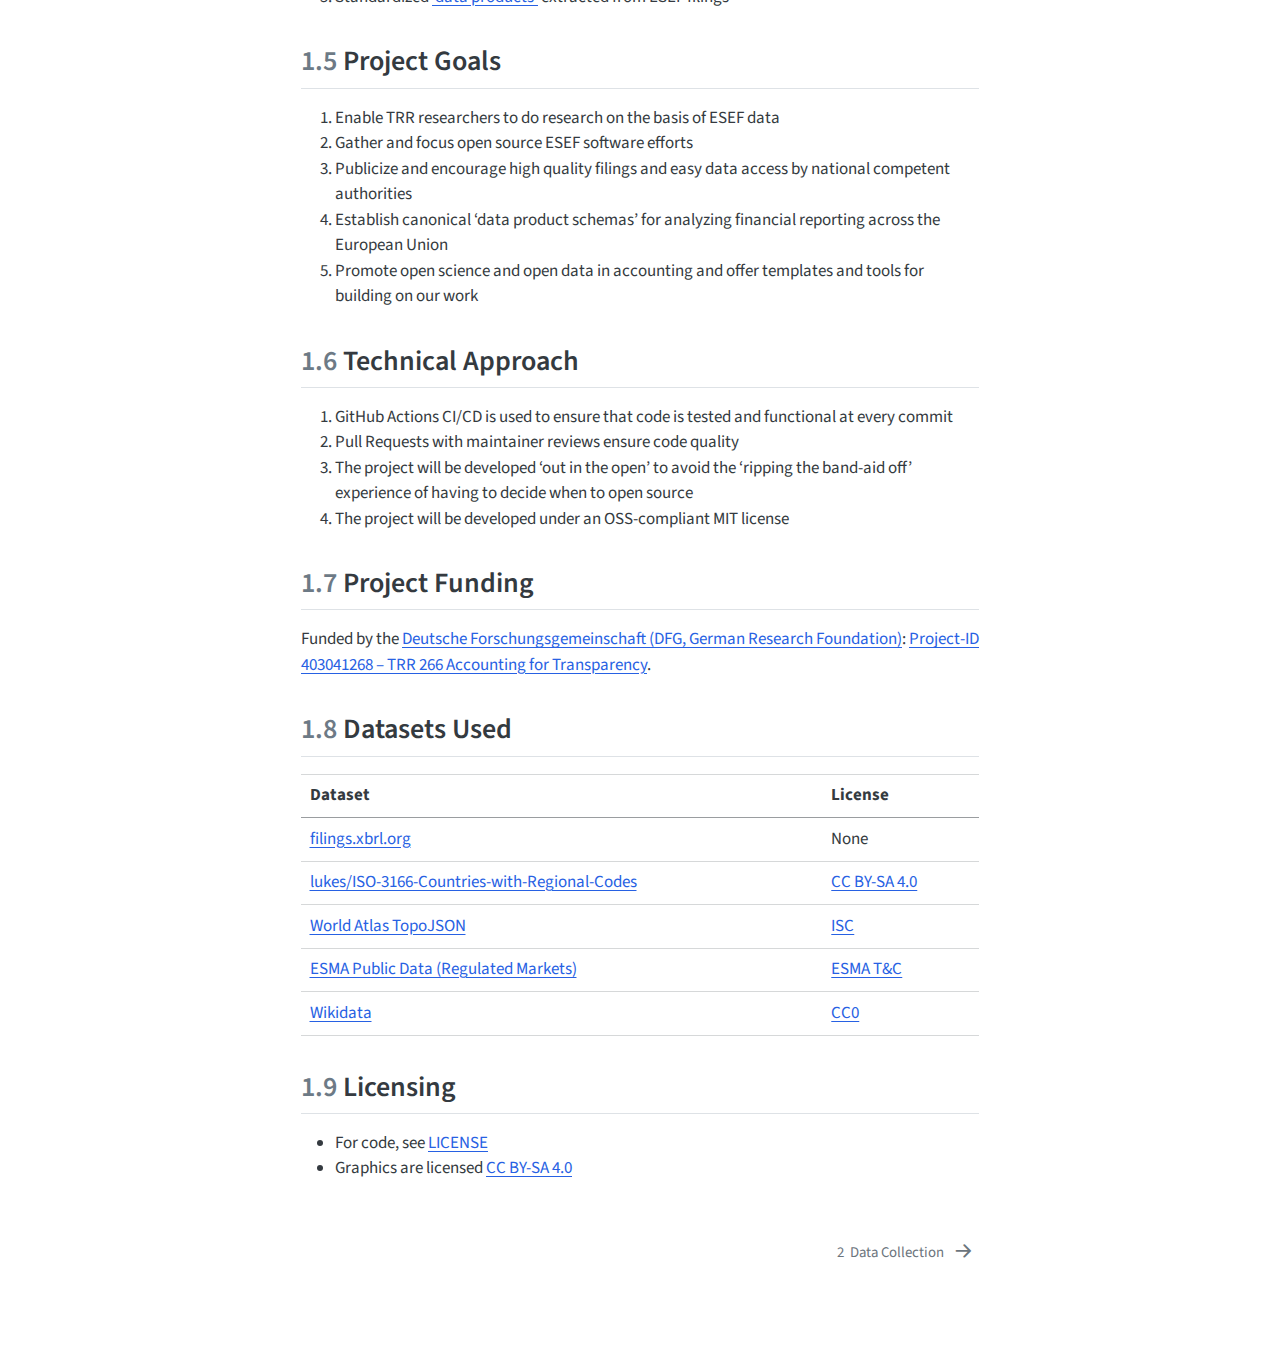
==== commit b4a56532: "Deploying to gh-pages from @ trr266/esef-website@1a31b412bc0bdd49a53010c98345e528c20079d8 🚀" ====
--- a/index.html
+++ b/index.html
@@ -7,7 +7,7 @@
 <meta name="viewport" content="width=device-width, initial-scale=1.0, user-scalable=yes">
 
 <meta name="author" content="Jeremiah Lewis">
-<meta name="dcterms.date" content="2023-03-02">
+<meta name="dcterms.date" content="2024-12-19">
 
 <title>TRR 266: C02 ESEF Project</title>
 <style>
@@ -181,7 +181,7 @@
     <div>
     <div class="quarto-title-meta-heading">Published</div>
     <div class="quarto-title-meta-contents">
-      <p class="date">March 2, 2023</p>
+      <p class="date">December 19, 2024</p>
     </div>
   </div>
   
